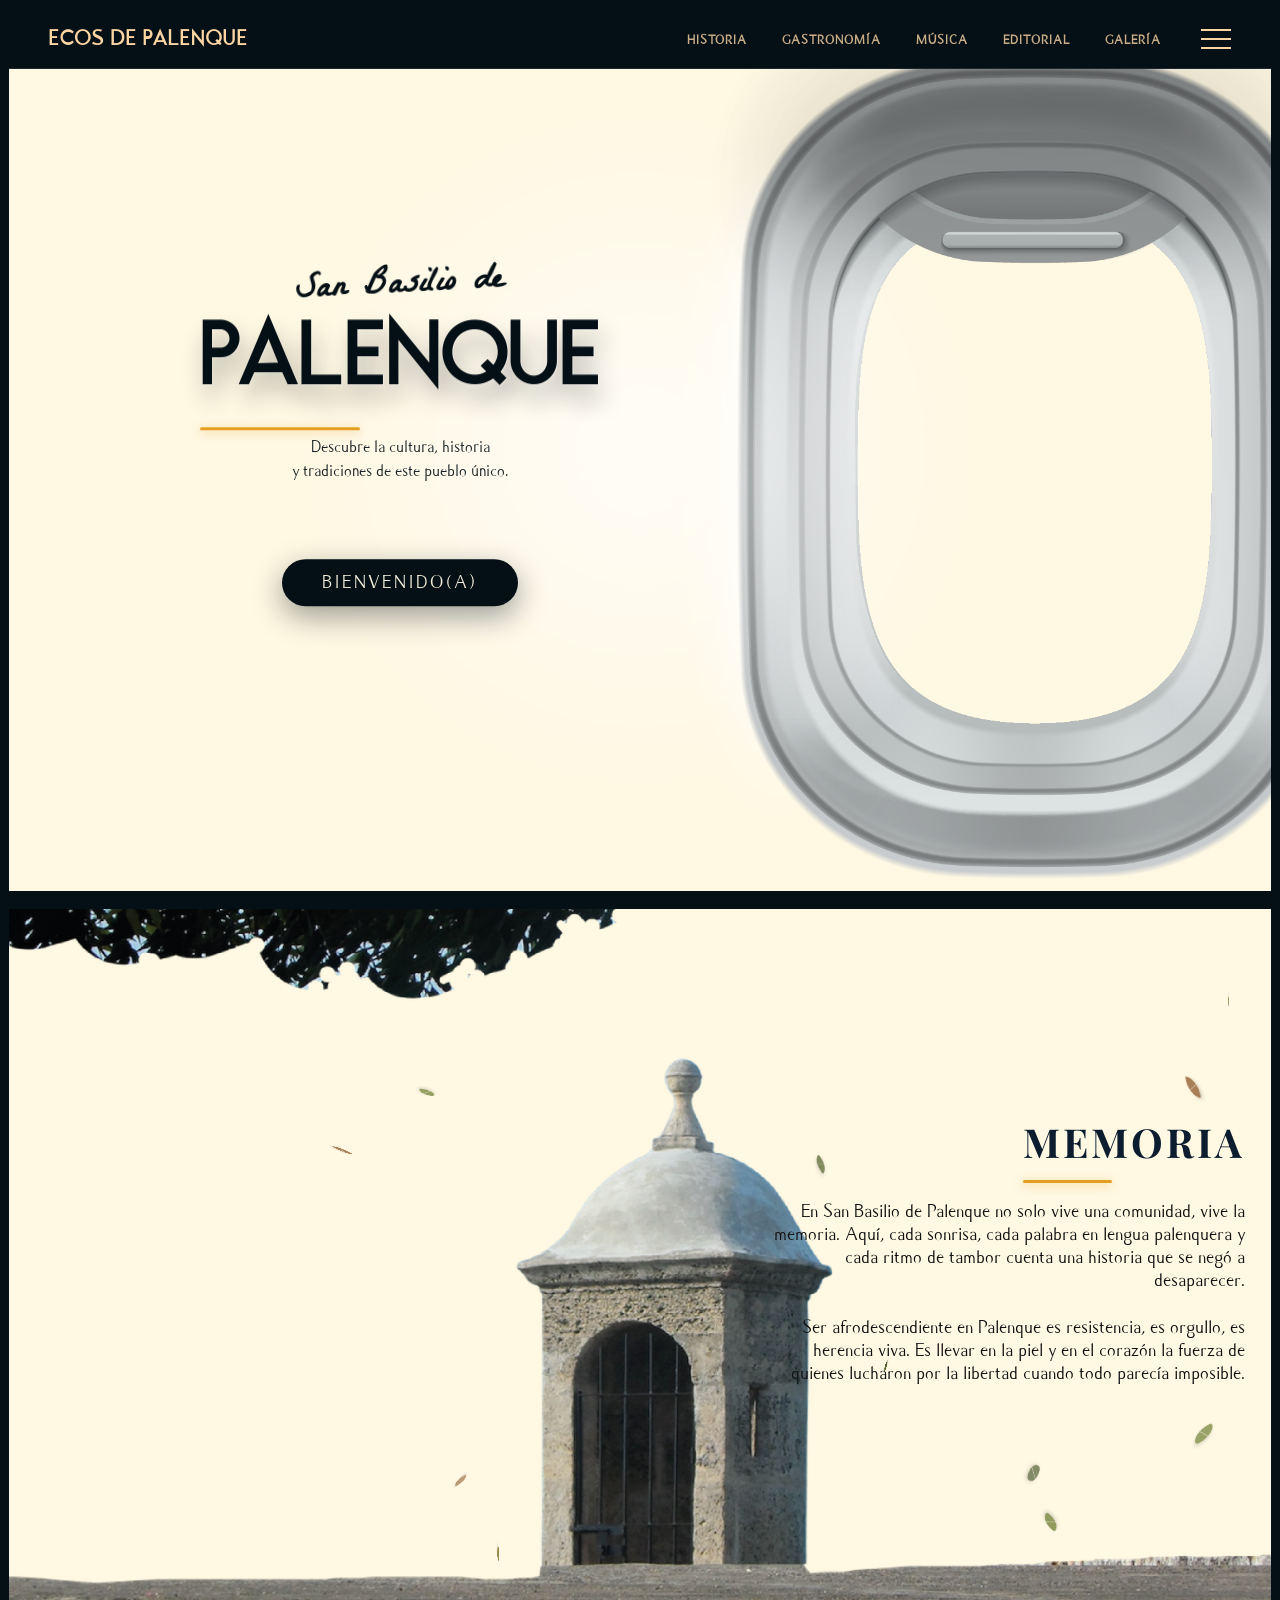
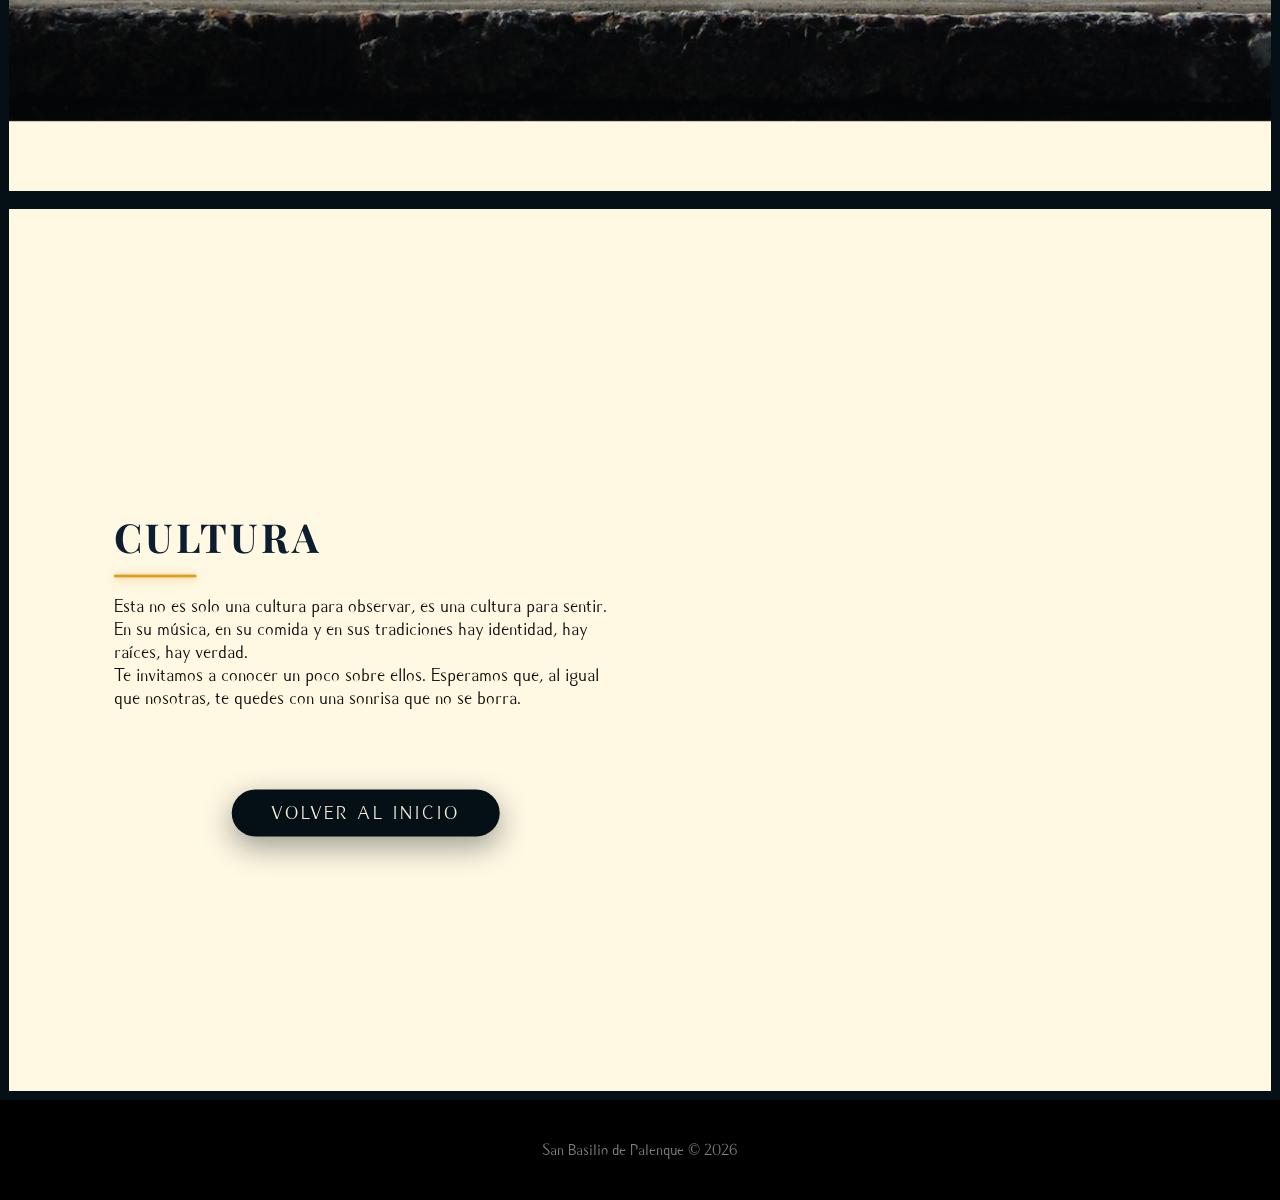
==== index.html @ d8a8a4ac "Renombrar 2.html a index.html para GitHub Pages" ====
﻿<!DOCTYPE html>
<html lang="es">

<head>
    <meta charset="UTF-8">
    <meta name="viewport" content="width=device-width, initial-scale=1.0">
    <title>San Basilio de Palenque – Portada</title>
    <link rel="stylesheet" href="styles.css?v=10">
</head>

<body>
    <!-- PANEL LATERAL (VENTANA AZUL) -->
    <div class="panel" id="panel">
        <nav>
            <ul>
                <li><a href="index.html">INICIO</a></li>
                <li><a href="explora.html">EXPLORAR</a></li>
                <li><a href="cartografia.html">CARTOGRAFÍA</a></li>
                <li><a href="actividades.html">ACTIVIDADES</a></li>
            </ul>
        </nav>
    </div>

    <!-- SECCIÓN 1: PORTADA (AVIÓN) -->
    <section id="hero-parallax" class="sec-parallax">
        <div class="parallax-container">
            <!-- Header con Logo Texto y Nav -->
            <header class="header-principal">
                <div class="header-brand">
                    <span class="ecos-palenque">ECOS DE PALENQUE</span>
                </div>
                <div class="header-right-side">
                    <nav class="nav-desktop">
                        <ul>
                            <li><a href="historia.html">HISTORIA</a></li>
                            <li><a href="gastronomia.html">GASTRONOMÍA</a></li>
                            <li><a href="musica.html">MÚSICA</a></li>
                            <li><a href="editorial.html">EDITORIAL</a></li>
                            <li><a href="galeria.html">GALERÍA</a></li>
                        </ul>
                    </nav>
                    <!-- BOTÓN HAMBURGUESA INTEGRADO -->
                    <div id="btnMenu" class="hamburguesa-header">
                        <span></span>
                        <span></span>
                        <span></span>
                    </div>
                </div>
            </header>

            <div class="layer layer-bg" data-speed="0">
                <img src="parallax/fondo%20azul.jpg" alt="Fondo Azul" class="hero-window-pos">
            </div>
            
            <div class="layer layer-fg hero-window-layer" data-speed="0">
                <img src="parallax/avion%20sin%20fondo2.png" alt="Ventana Avión" class="hero-window-pos"> 
                <div class="light-overlay"></div>
                <div class="hero-title-container">
                    <h2 class="san-basilio">San Basilio de</h2>
                    <h1 class="palenque">PALENQUE</h1>
                    <p class="hero-subtitle">Descubre la cultura, historia<br>y tradiciones de este pueblo único.</p>
                    <button id="btnBienvenida" class="btn-bienvenida">BIENVENIDO(A)</button>
                </div>
            </div>

        </div>
    </section>

    <!-- SECCIÓN 2: MEMORIA (ÁRBOL Y GARITA) -->
    <section id="memory-parallax" class="sec-parallax">
        <div class="parallax-container">
            <div class="layer layer-bg" data-speed="-0.3" style="background-image: url('parallax/fondo%20azul.jpg');"></div>
            <!-- Capa de Memoria Image parallax -->
            <div class="layer layer-fg" data-speed="0.15">
                <img src="parallax/3.png" alt="Overlay Memoria" class="memory-img-pos">
            </div>
            <!-- Capa de Texto Estática -->
            <div class="layer layer-fg" data-speed="0">
                <div class="content-text memory-text">
                    <h1 class="section-title animate-on-scroll">MEMORIA</h1>
                    <p>En San Basilio de Palenque no solo vive una comunidad, vive la memoria. Aquí, cada sonrisa, cada palabra en lengua palenquera y cada ritmo de tambor cuenta una historia que se negó a desaparecer.</p>
                    <p>Ser afrodescendiente en Palenque es resistencia, es orgullo, es herencia viva. Es llevar en la piel y en el corazón la fuerza de quienes lucharon por la libertad cuando todo parecía imposible.</p>
                </div>
            </div>
        </div>
    </section>

    <!-- SECCIÓN 3: CULTURA (IGLESIA) -->
    <section id="culture-parallax" class="sec-parallax">
        <div class="parallax-container">
            <div class="layer layer-bg" data-speed="-0.3" style="background-image: url('parallax/fondo%20azul.jpg');"></div>
            <!-- CAPA DE LA IGLESIA -->
            <div class="layer layer-fg" data-speed="1.2"> 
                <img src="parallax/4.png" alt="Church" class="img-full church-img-pos">
            </div>
            <!-- CAPA DE TEXTO -->
            <div class="layer layer-fg" data-speed="0">
                <div class="culture-text-pos">
                    <h1 class="section-title animate-on-scroll">CULTURA</h1>
                    <p>Esta no es solo una cultura para observar, es una cultura para sentir. En su música, en su comida y en sus tradiciones hay identidad, hay raíces, hay verdad.</p>
                    <p>Te invitamos a conocer un poco sobre ellos. Esperamos que, al igual que nosotras, te quedes con una sonrisa que no se borra.</p>
                    <div style="display: flex; justify-content: center; margin-top: 30px;">
                        <a href="index.html" class="btn-bienvenida" style="text-decoration: none; display: inline-block; opacity: 1; animation: none; letter-spacing: 3px;">VOLVER AL INICIO</a>
                    </div>
                </div>
            </div>
        </div>
    </section>

    <footer style="height: 100px; background: #000; display: flex; align-items: center; justify-content: center;">
        <p style="color: #fff; font-family: 'carmelle'; opacity: 0.5;">San Basilio de Palenque &copy; 2026</p>
    </footer>

    <script src="javascript.js"></script>
</body>

</html>
---- styles.css ----
@font-face {
    font-family: "belle";
    src: url("fonts/La Belle Aurore.ttf");
}

@font-face {
    font-family: "bixton";
    src: url("fonts/Brixton Book.ttf");
}

@font-face {
    font-family: "cardo";
    src: url("fonts/Cardo-Regular.ttf");
}

@font-face {
    font-family: "Playfair Display";
    src: url("fonts/PlayfairDisplay-VariableFont_wght.ttf");
}

@font-face {
    font-family: "carmelle";
    src: url("fonts/Caramella_Regular.ttf");
}

/* RESET & BASE */
* {
    margin: 0;
    padding: 0;
    box-sizing: border-box;
}

body {
    background: #fcd5a3;
    overflow-x: hidden;
    scroll-behavior: smooth;
    font-family: "cardo", serif;
}

/* HEADER & NAV - Estilo Minimalista */
/* HEADER & NAV - Estilo Minimalista */
.header-principal {
    position: absolute;
    top: 0;
    left: 0;
    width: 100%;
    height: 60px; /* Cabecera delgada */
    background: #051016; /* Color de la palet: Negro/Azul profundo */
    display: flex;
    justify-content: space-between;
    align-items: center;
    padding: 0 40px;
    z-index: 2500;
    pointer-events: auto;
    border-bottom: 1px solid rgba(255,255,255,0.1);
}

/* Modifier for subpages: sticky to keep nav visible */
.subpage-header {
    position: sticky !important;
    top: 0;
    box-shadow: 0 4px 20px rgba(0,0,0,0.3);
}

.ecos-palenque, .logo-link {
    font-family: 'bixton', sans-serif;
    font-size: 16pt;
    font-weight: bold;
    color: #fcd5a3 !important; /* Color de la paleta: Beige */
    letter-spacing: 2px;
    text-transform: uppercase;
    text-decoration: none;
}

.header-right-side {
    display: flex;
    align-items: center;
    gap: 40px;
}

.nav-desktop {
    pointer-events: auto;
}

.nav-desktop ul {
    display: flex;
    list-style: none;
    gap: 35px;
}

.nav-desktop ul li a {
    font-family: 'caramella', sans-serif;
    font-size: 10pt;
    color: #fcd5a3; /* Color beige de la paleta */
    text-decoration: none;
    text-transform: uppercase;
    letter-spacing: 1px;
    font-weight: 600;
    transition: 0.3s;
    position: relative;
    opacity: 0.8;
}

.nav-desktop ul li a:hover {
    opacity: 1;
}

.nav-desktop ul li a::after {
    content: '';
    position: absolute;
    bottom: -5px;
    left: 0;
    width: 0;
    height: 2px;
    background: #e59f20;
    transition: 0.3s;
}

.nav-desktop ul li a:hover::after {
    width: 100%;
}




/* HAMBURGUESA INTEGRADA EN EL HEADER */
.hamburguesa-header {
    width: 30px;
    height: 20px;
    display: flex;
    flex-direction: column;
    justify-content: space-between;
    cursor: pointer;
    z-index: 3001;
    transition: 0.3s;
}

.hamburguesa-header span {
    display: block;
    width: 100%;
    height: 2px;
    background: #fcd5a3;
    transition: 0.3s;
}

.hamburguesa-header.active span:nth-child(1) {
    transform: translateY(9px) rotate(45deg);
}

.hamburguesa-header.active span:nth-child(2) {
    opacity: 0;
}

.hamburguesa-header.active span:nth-child(3) {
    transform: translateY(-9px) rotate(-45deg);
}

/* PANEL LATERAL (Ajustado a la nueva altura) */
.panel {
    position: fixed;
    top: 70px; /* Justo debajo de la cabecera */
    right: -300px;
    width: 260px;
    height: auto;
    background: rgba(5, 16, 22, 0.95);
    backdrop-filter: blur(10px);
    border-radius: 20px;
    padding: 30px 20px;
    display: flex;
    flex-direction: column;
    align-items: center;
    z-index: 3000;
    transition: 0.6s cubic-bezier(0.23, 1, 0.32, 1);
    box-shadow: 0 10px 30px rgba(0,0,0,0.5);
    border: 1px solid rgba(255,255,255,0.1);
}

.panel.active {
    right: 20px;
}

.nav-panel ul {
    list-style: none;
    text-align: right;
    display: flex;
    flex-direction: column;
    gap: 15px;
}

.panel nav ul {
    list-style: none;
    text-align: center;
    display: flex;
    flex-direction: column;
    gap: 25px;
    padding: 0;
    margin-top: 20px;
}

.panel nav ul li a {
    text-decoration: none;
    color: #fcd5a3; 
    font-family: 'caramella', sans-serif; /* Secciones en Caramella */
    font-size: 13pt; /* Tamaño solicitado */
    letter-spacing: 2px;
    text-transform: uppercase;
    transition: 0.3s;
}

.panel nav ul li a:hover {
    color: #fff;
}

/* SECCIONES PARALLAX CON MARCO DE 15PT AZUL OSCURO */
.sec-parallax {
    position: relative;
    width: 100%;
    height: 100vh;
    overflow: hidden;
    background-color: #051016; /* Azul oscuro solicitado (#051016) */
    display: flex;
    justify-content: center;
    align-items: center;
}

/* El "marco" se crea con un contenedor interno o padding */
.parallax-container {
    position: relative;
    width: calc(100% - 14pt); /* 7pt de cada lado para un margen más delgado */
    height: calc(100vh - 14pt); /* 7pt arriba y abajo */
    overflow: hidden;
    background: #fff8e3; /* Restaurado beige original */
}

#hero-parallax .parallax-container {
    background-image: url('parallax/fondo azul.jpg');
    background-size: cover;
    background-position: center;
}

#hero-parallax .layer {
    width: 100%; 
    height: 100%;
}

.layer {
    position: absolute;
    top: 0;
    left: 0;
    width: 100%;
    height: 100%;
    will-change: transform;
}

#hero-parallax .layer {
    width: 100%;
    height: 100%;
}

.layer-bg {
    z-index: 5;
    width: 100% !important;
    height: 120% !important; /* Extra height to prevent white gaps during scroll */
    left: 0 !important;
    top: -10% !important; /* Anchor higher to compensate for extra height */
    position: absolute;
    background-size: cover;
    background-position: center;
    will-change: transform;
}

#hero-parallax .layer-bg {
    z-index: 10;
}

.layer-fg {
    z-index: 20;
    display: flex;
    justify-content: center;
    align-items: center;
    width: 100%;
    height: 100%;
}

/* ANIMACIONES DE ENTRADA AL SCROLL */
.animate-text {
    opacity: 0;
    filter: blur(8px);
    transition: opacity 1.5s ease-out, filter 1.5s ease-out;
    will-change: opacity, filter;
}

.animate-text.visible {
    opacity: 1;
    filter: blur(0px);
}

.img-full {
    width: 80%; /* Reducido para que no ocupen todo el contenedor */
    height: 80%;
    object-fit: contain; /* Para que la forma se mantenga proporcional y queden más pequeñas */
}

/* POSICIONAMIENTO DE TEXTO EN HERO (74pt, 78pt) */
.hero-title-container {
    position: absolute;
    z-index: 1000; 
    top: 48%; /* Subido un poco por el header nuevo */
    left: 31%; 
    transform: translate(-50%, -50%);
    display: flex;
    flex-direction: column;
    align-items: center; 
    text-align: center; 
    pointer-events: none;
    animation: floatingTextCenter 5s ease-in-out infinite;
}

.hero-subtitle {
    font-family: 'caramella', sans-serif;
    font-size: 13pt;
    color: #051016;
    margin-top: 15px;
    margin-bottom: 25px;
    line-height: 1.4;
    opacity: 0.9;
    font-weight: 500;
}

.section-title {
    font-family: 'Playfair Display', serif;
    font-size: 40pt;
    color: #051016;
    letter-spacing: 3px;
    text-transform: uppercase;
    margin-bottom: 30px;
    position: relative;
    display: inline-block;
    opacity: 0;
    transform: translateY(20px);
    transition: opacity 1s ease, transform 1s ease;
}

.section-title.visible {
    opacity: 1;
    transform: translateY(0);
}

.section-title::after {
    content: '';
    position: absolute;
    bottom: -15px;
    left: 0;
    width: 0%;
    height: 3px;
    background: #e59f20; 
    border-radius: 2px;
    opacity: 0;
    box-shadow: 0 2px 10px rgba(229, 159, 32, 0.5);
    transition: width 1.2s cubic-bezier(0.16, 1, 0.3, 1), opacity 0.5s ease;
    transition-delay: 0.5s;
}

.section-title.visible::after {
    width: 40%;
    opacity: 1;
}

/* Variante clara para fondos oscuros */
.section-title.light {
    color: #ffffff;
}


.san-basilio {
    font-family: 'belle', cursive;
    font-size: 26pt; 
    color: #051016; 
    transform: rotate(-3deg);
    margin-bottom: -25px; 
    opacity: 0;
    animation: sanBasilioFadeIn 1.5s cubic-bezier(0.16, 1, 0.3, 1) 0.5s forwards;
    z-index: 2;
}

.palenque {
    font-family: 'bixton', sans-serif;
    font-size: 65pt; 
    color: #051016; 
    letter-spacing: 5px;
    text-transform: uppercase;
    margin-top: 5px;
    position: relative;
    z-index: 1;
    opacity: 0;
    animation: palenqueReveal 2s cubic-bezier(0.16, 1, 0.3, 1) 0.2s forwards;
}

.palenque::after {
    content: '';
    position: absolute;
    bottom: -10px;
    left: 0;
    width: 0%;
    height: 3px;
    background: #e59f20; 
    border-radius: 2px;
    opacity: 0;
    animation: lineDraw 1.2s cubic-bezier(0.16, 1, 0.3, 1) 1.8s forwards;
    box-shadow: 0 2px 10px rgba(229, 159, 32, 0.5);
}

@keyframes sanBasilioFadeIn {
    0% { opacity: 0; transform: rotate(-8deg) translateY(-30px); }
    100% { opacity: 1; transform: rotate(-3deg) translateY(0); }
}

@keyframes palenqueReveal {
    0% {
        opacity: 0;
        filter: blur(10px);
        letter-spacing: 30px;
        color: transparent;
        -webkit-text-stroke: 1px rgba(5, 16, 22, 0.3);
    }
    40% {
        opacity: 1;
        filter: blur(0px);
        color: transparent;
        -webkit-text-stroke: 2px rgba(5, 16, 22, 0.8);
    }
    100% {
        opacity: 1;
        filter: blur(0px);
        letter-spacing: 4px;
        color: #051016; 
        -webkit-text-stroke: 0px transparent;
        text-shadow: 
            1px 1px 0px rgba(255, 255, 255, 0.3),
            5px 15px 25px rgba(5, 16, 22, 0.3);
    }
}

@keyframes lineDraw {
    0% { width: 0%; opacity: 0; }
    100% { width: 40%; opacity: 1; }
}

@keyframes floatingTextLeft {
    0%, 100% { transform: translateY(-50%); }
    50% { transform: translateY(-53%); }
}

/* POSICIONAMIENTO VENTANA AVIÓN */
.hero-window-layer {
    z-index: 50;
}

.hero-window-pos {
    width: 100%;
    height: 100%;
    object-fit: cover; 
    position: absolute;
    top: 0;
    left: 0;
    pointer-events: none;
}

/* BOTÓN BIENVENIDA CENTRADO PRO */
.btn-bienvenida {
    margin-top: 50px;
    background: #051016;
    color: #f1ebd8;
    border: none;
    padding: 12px 40px;
    font-family: 'caramella', sans-serif;
    font-size: 14pt;
    letter-spacing: 12px;
    cursor: pointer;
    border-radius: 50px;
    transition: transform 0.5s, background 0.5s, box-shadow 0.5s;
    pointer-events: auto;
    box-shadow: 0 10px 30px rgba(5, 16, 22, 0.4);
    z-index: 2000;
    opacity: 0;
    animation: btnSlideUp 1s cubic-bezier(0.16, 1, 0.3, 1) 2.2s forwards;
}

@keyframes btnSlideUp {
    0% { opacity: 0; letter-spacing: 12px; }
    100% { opacity: 1; letter-spacing: 3px; }
}

.btn-bienvenida:hover {
    transform: scale(1.1);
    background: #e59f20;
    box-shadow: 0 15px 40px rgba(229, 159, 32, 0.5);
}

/* EFECTO DE LUZ CINEMÁTICA EN VENTANA (Sigue Cursor) */
.light-overlay {
    position: absolute;
    width: 100%;
    height: 100%;
    background: radial-gradient(circle at var(--mouseX, 50%) var(--mouseY, 50%), rgba(255,255,255,0.7) 0%, rgba(255,255,255,0) 45%);
    top: 0;
    left: 0;
    pointer-events: none;
    z-index: 60;
    mix-blend-mode: overlay;
    transition: background 0.1s ease;
}

/* AJUSTE IGLESIA - DESCENSO */
.church-img-pos {
    width: 39.89% !important; 
    height: 96.85% !important; 
    left: 53% !important; 
    top: 56.86% !important; /* Posición original para que encaje al centrarse */
    object-fit: contain;
    position: absolute;
    z-index: 80; 
}

#hero-parallax .layer-bg {
    background-image: url('parallax/fondo azul.jpg');
    background-size: cover;
    background-position: center;
    width: 100% !important;
    height: 100% !important;
    left: 50% !important;
    top: 50% !important;
    transform: translate(-50%, -50%);
    z-index: 10;
}

#hero-parallax .layer-bg {
    z-index: 10;
}

/* POSICIONAMIENTO VENTANA AVIÓN - Borde con borde con el fondo */
.hero-window-pos {
    width: 115% !important; /* Aumentado masivamente para evitar cortes */
    height: 115% !important;
    left: 50% !important; 
    top: 50% !important;
    transform: translate(-50%, -50%) !important;
    object-fit: cover; 
    position: absolute;
}

/* CATEGORÍAS CIRCULARES (FOOTER PORTADA) */
.categories-container {
    position: absolute;
    bottom: 40px;
    left: 0;
    width: 100%;
    display: flex;
    justify-content: center;
    gap: 40px;
    z-index: 1500;
    pointer-events: auto;
}

.category-card {
    display: flex;
    flex-direction: column;
    align-items: center;
    text-decoration: none;
    transition: 0.4s cubic-bezier(0.175, 0.885, 0.32, 1.275);
}

.card-circle {
    width: 130px;
    height: 130px;
    border-radius: 50%;
    overflow: hidden;
    border: 3px solid #fdfaf3;
    box-shadow: 0 10px 25px rgba(0,0,0,0.3);
    margin-bottom: 15px;
    transition: 0.4s;
    background: #051016;
}

.card-circle img {
    width: 100%;
    height: 100%;
    object-fit: cover;
    transition: 0.5s;
}

.category-card span {
    font-family: 'caramella', sans-serif;
    font-size: 11pt;
    color: #051016;
    font-weight: 600;
    letter-spacing: 1px;
    text-shadow: 1px 1px 10px rgba(255,255,255,0.8);
}

.category-card:hover {
    transform: translateY(-10px);
}

.category-card:hover .card-circle {
    border-color: #e59f20;
    box-shadow: 0 15px 35px rgba(229, 159, 32, 0.4);
}

.category-card:hover .card-circle img {
    transform: scale(1.15);
}

/* POSICIONAMIENTO MEMORIA (ÁRBOL Y GARITA) */
.memory-img-pos {
    width: 115% !important; 
    height: 115% !important; 
    left: 50% !important; 
    top: 50% !important; 
    transform: translate(-50%, -50%) !important;
    object-fit: cover !important; 
    position: absolute;
}

/* POSICIONAMIENTO TEXTO MEMORIA (Alineado derecha según referencia) */
.memory-text {
    position: absolute;
    right: 2% !important;
    top: 40% !important;
    left: auto !important;
    transform: translateY(-50%) !important;
    width: 38%;
    text-align: right;
    font-family: 'cardo', serif;
    font-size: 14pt;
    color: #111;
    line-height: normal;
    animation: complementaryFloat 6s ease-in-out infinite alternate;
}

.memory-text p {
    margin-bottom: 1.5rem;
}

@keyframes complementaryFloat {
    0% { margin-top: 0px; }
    100% { margin-top: -15px; }
}

/* POSICIONAMIENTO IGLESIA (Restaurado a tu posición preferida) */
.church-img-pos {
    width: 39.89% !important; 
    height: 96.85% !important; 
    left: 53% !important; 
    top: 20% !important;  /* Subido todavía más según pedido del usuario */
    object-fit: contain;
    position: absolute;
    z-index: 80; 
}

/* POSICIONAMIENTO TEXTO CULTURA ANTERIOR */
.culture-text-pos {
    position: absolute;
    left: 28.30%; 
    top: 52.68%; 
    width: 40%; 
    text-align: left;
    font-family: 'cardo', serif;
    font-size: 14pt;
    color: #111;
    line-height: normal;
    transform: translate(-50%, -50%); 
    animation: complementaryFloat 6s ease-in-out infinite alternate;
}


/* RESPONSIVE */
@media (max-width: 1024px) {
    .nav-desktop { display: none; }
    .content-text {
        max-width: 80%;
        right: 10% !important;
        left: 10% !important;
        text-align: center !important;
        top: 50% !important;
        transform: translateY(-50%);
        background: rgba(255,255,255,0.8);
        padding: 20px;
        border-radius: 10px;
    }
}


/* RESPONSIVE */
@media (max-width: 1024px) {
    .titulo {
        font-size: 7rem;
    }

    .subtitulo {
        font-size: 3rem;
    }

    .nav-desktop {
        display: none;
    }

    .final-text h2 {
        font-size: 5rem;
    }
}

/* =============================================
   FIN PORTADA – resto de estilos del sitio
   ============================================= */

@font-face {
    font-family: 'Remola';
    src: url('fonts/Remola-Regular.ttf') format('truetype');
    font-weight: normal;
    font-style: normal;
}

@font-face {
    font-family: 'caramella';
    src: url('fonts/Caramella_Regular.ttf') format('truetype');
    font-weight: normal;
    font-style: normal;
}

* {
    margin: 0;
    padding: 0;
    box-sizing: border-box;
    font-family: 'Caramella', sans-serif;
}

body {
    font-family: 'Caramella', sans-serif;
    color: #1d1d1f;
    line-height: 1.5;
    background-color: #fbfbfd;
    overflow-x: hidden;
}

h1,
h2,
h3,
h4,
h5,
h6 {
    font-family: 'Le Jour Serif', serif;
}

.header {
    position: absolute;
    top: 0;
    width: 100%;
    padding: 2rem 5%;
    z-index: 10;
}

.nav {
    display: flex;
    justify-content: flex-end;
    align-items: center;
    gap: 2rem;
}

.nav-links {
    list-style: none;
    display: flex;
    gap: 2rem;
}

.nav-links a {
    text-decoration: none;
    color: white;
    font-size: 0.9rem;
    text-transform: uppercase;
    letter-spacing: 1px;
}

.nav-links a.active {
    font-weight: 600;
}

.btn-explora {
    background-color: #e59f20;
    color: #0b1d2e;
    padding: 0.5rem 1.5rem;
    border-radius: 20px;
    text-decoration: none;
    font-weight: 600;
    text-transform: uppercase;
    font-size: 0.9rem;
}

.hero {
    height: 100vh;
    min-height: 700px;
    background: linear-gradient(to bottom, #f39c12, #f7c873);
    position: relative;
    display: flex;
    flex-direction: column;
    justify-content: center;
    padding: 0 5%;
    overflow: hidden;
}

.hero::after {
    content: "";
    position: absolute;
    bottom: 0;
    left: 0;
    width: 100%;
    height: 150px;
    background: linear-gradient(to top, rgba(0, 0, 0, 0.4), transparent);
    z-index: 2;
    pointer-events: none;
}

/* SISTEMA PARALLAX POR CAPAS */
.plx-layer {
    position: absolute;
    will-change: transform;
}

.fondo {
    width: 100%;
    height: 100%;
    object-fit: cover;
    z-index: 1;
    top: 0;
    left: 0;
}

.nube {
    z-index: 2;
    width: 200px;
    opacity: 1;
}

.n1 {
    top: 20%;
    left: 20%;
}

.n2 {
    top: 30%;
    left: 50%;
}

.n3 {
    top: 40%;
    left: 70%;
}

.n4 {
    top: 25%;
    left: 80%;
}

.persona {
    z-index: 3;
    bottom: 0;
    filter: drop-shadow(0 15px 20px rgba(0, 0, 0, 0.4));
}

.p1 {
    left: 5%;
    width: 260px;
}

.p2 {
    left: 25%;
    width: 320px;
}

.p3 {
    right: 25%;
    width: 300px;
}

.p4 {
    right: 5%;
    width: 260px;
}

.hero-content {
    max-width: 600px;
    margin-bottom: 6rem;
    position: relative;
    z-index: 10;
    will-change: transform, opacity;
}

.hero-content h2 {
    font-family: 'Playfair Display', serif;
    font-style: italic;
    color: #fff;
    font-size: 3rem;
    margin-bottom: -1rem;
    font-weight: 400;
}

.hero-content h1 {
    font-family: 'Playfair Display', serif;
    font-size: 5.5rem;
    font-weight: 700;
    margin-bottom: 0.5rem;
    color: #fff;
    letter-spacing: 2px;
}

.hero-content p {
    font-size: 1.2rem;
    letter-spacing: 2px;
    margin-bottom: 2.5rem;
    color: rgba(255, 255, 255, 0.9);
}

.hero-buttons {
    display: flex;
    gap: 1.5rem;
}


.btn-secondary {
    background-color: #e59f20;
    color: #0b1d2e;
    padding: 0.8rem 2rem;
    border-radius: 30px;
    text-decoration: none;
    font-weight: 600;
    transition: transform 0.3s;
}

.btn-primary:hover {
    transform: translateY(-3px);
}

.btn-secondary:hover {
    background-color: white;
    color: #0b1d2e;
}

.categories-container {
    position: absolute;
    bottom: -50px;
    left: 5%;
    right: 5%;
    display: flex;
    justify-content: center;
    gap: 2rem;
    flex-wrap: wrap;
    background: white;
    padding: 2rem;
    border-radius: 20px;
    box-shadow: 0 20px 40px rgba(0, 0, 0, 0.3);
    z-index: 20;
}

.category-card {
    display: flex;
    flex-direction: column;
    align-items: center;
    justify-content: center;
    text-decoration: none;
    color: #555;
    width: 100px;
    transition: transform 0.3s, color 0.3s;
}

.category-card:hover {
    transform: translateY(-5px);
    color: #e59f20;
}

.icon {
    font-size: 2.5rem;
    margin-bottom: 0.8rem;
}

.category-card span {
    font-size: 0.9rem;
    font-weight: 600;
    text-align: center;
    line-height: 1.2;
}

/* Category Pages Base Style */
.page-header {
    background-color: #0b1d2e;
    padding: 2rem 5%;
    display: flex;
    justify-content: space-between;
    align-items: center;
}

.logo-link {
    color: #e59f20;
    font-family: 'Playfair Display', serif;
    font-size: 1.5rem;
    text-decoration: none;
    font-weight: bold;
    display: flex;
    align-items: center;
}

.header-logo {
    height: 50px;
    width: auto;
    object-fit: contain;
}

.page-container {
    padding: 5rem 10%;
    min-height: calc(100vh - 80px);
    background-color: #f8f9fa;
    color: #333;
}

.page-container h1 {
    font-family: 'Playfair Display', serif;
    color: #0b1d2e;
    margin-bottom: 1.5rem;
    font-size: 3.5rem;
}

.page-container p {
    font-size: 1.1rem;
    line-height: 1.8;
    color: #555;
    max-width: 800px;
}

.back-link {
    display: inline-block;
    margin-top: 3rem;
    color: #e59f20;
    text-decoration: none;
    font-weight: 600;
    border: 2px solid #e59f20;
    padding: 0.5rem 1.5rem;
    border-radius: 20px;
    transition: all 0.3s;
}

.back-link:hover {
    background-color: #e59f20;
    color: white;
}

/* --- ESTILO VISION-OS (APPLE VISION PRO) PARA LA GALERÍA --- */
.editorial-page-v4 {
    display: flex;
    flex-direction: column;
    align-items: center;
    background-color: #f5f5f7;
    /* Gris Apple muy claro */
    min-height: 100vh;
    padding: 6rem 2rem;
    /* Reducido un poco */
    gap: 80px;
    /* Antes 120px, ahora más compacto */
}

.typewriter-v3 {
    font-family: 'Playfair Display', serif;
    font-size: 5rem;
    color: #1d1d1f;
    margin-bottom: 1rem;
    /* Reducido */
}

.intro-text-v5 {
    max-width: 800px;
    font-size: 1.4rem;
    color: #6e6e73;
    text-align: center;
    line-height: 1.6;
    margin: 0 auto 4rem auto;
}

/* Publicaciones Original Style Refined */
.digital-publications-v3 {
    width: 100%;
    max-width: 1100px;
}

.section-title-v3 {
    font-size: 2.5rem;
    color: #1d1d1f;
    margin-bottom: 3rem;
    text-align: left;
}

.flipbook-card-v3 {
    display: flex;
    background: #fff;
    border-radius: 30px;
    overflow: hidden;
    box-shadow: 0 20px 60px rgba(0, 0, 0, 0.05);
    border: 1px solid rgba(0, 0, 0, 0.03);
}

.flipbook-preview-v3 {
    flex: 0.8;
    height: 450px;
}

.preview-img-v3 {
    width: 100%;
    height: 100%;
    object-fit: cover;
}

.flipbook-content-v3 {
    flex: 1.2;
    padding: 4rem;
    display: flex;
    flex-direction: column;
    justify-content: center;
    gap: 1.5rem;
}

.category-tag {
    color: #e59f20;
    font-weight: 700;
    text-transform: uppercase;
    letter-spacing: 2px;
    font-size: 0.9rem;
}

.btn-read-v3 {
    background: #0071e3;
    /* Azul Apple */
    color: #fff;
    padding: 1rem 2.5rem;
    border-radius: 50px;
    font-weight: 600;
    width: fit-content;
    transition: all 0.3s;
}

.btn-read-v3:hover {
    background: #0077ed;
    transform: scale(1.02);
}

/* --- ANIMACIONES ADICIONALES PARA EL FLIPBOOK --- */
.flipbook-card-v3 {
    transition: all 0.5s cubic-bezier(0.23, 1, 0.32, 1);
    transform-style: preserve-3d;
}

.flipbook-card-v3:hover {
    transform: translateY(-15px) rotateX(2deg) rotateY(-2deg);
    box-shadow: 0 40px 80px rgba(0, 0, 0, 0.1);
}

.preview-img-v3 {
    transition: transform 0.8s cubic-bezier(0.23, 1, 0.32, 1);
}

.flipbook-card-v3:hover .preview-img-v3 {
    transform: scale(1.05) translateZ(20px);
}

/* Animación de flotado suave para la portada */
@keyframes floatPreview {

    0%,
    100% {
        transform: translateY(0);
    }

    50% {
        transform: translateY(-10px);
    }
}

.preview-img-v3 {
    animation: floatPreview 6s ease-in-out infinite;
}

/* Efecto de brillo (shimmer) al pasar el mouse */
.flipbook-card-v3::after {
    content: '';
    position: absolute;
    top: -50%;
    left: -50%;
    width: 200%;
    height: 200%;
    background: linear-gradient(45deg,
            transparent,
            rgba(255, 255, 255, 0.1),
            transparent);
    transform: rotate(45deg);
    transition: 0.8s;
    pointer-events: none;
    opacity: 0;
}

.flipbook-card-v3:hover::after {
    left: 100%;
    opacity: 1;
}

/* Escalonamiento de elementos internos al aparecer con scroll */
.flipbook-card-v3.visible .category-tag {
    animation: fadeInRight 0.8s 0.2s both;
}

.flipbook-card-v3.visible h3 {
    animation: fadeInRight 0.8s 0.4s both;
}

.flipbook-card-v3.visible p {
    animation: fadeInRight 0.8s 0.6s both;
}

.flipbook-card-v3.visible .btn-read-v3 {
    animation: fadeInRight 0.8s 0.8s both;
}

@keyframes fadeInRight {
    from {
        opacity: 0;
        transform: translateX(30px);
    }

    to {
        opacity: 1;
        transform: translateX(0);
    }
}

/* ==================================================
   VISION-OS 3D GALLERY
   ================================================== */
.visionos-gallery-section {
    width: 100%;
    padding: 8rem 0;
    overflow: hidden;
    display: flex;
    flex-direction: column;
    align-items: center;
    background: transparent;
}

.section-title-vision {
    font-family: 'Playfair Display', serif;
    font-size: 3rem;
    color: #1d1d1f;
    margin-bottom: 3rem;
    text-align: center;
}

.visionos-carousel-container {
    position: relative;
    width: 100%;
    max-width: 1600px;
    height: 650px;
    perspective: 1200px;
    display: flex;
    justify-content: center;
    align-items: center;
}

.visionos-track {
    position: relative;
    width: 100%;
    height: 100%;
    transform-style: preserve-3d;
    display: flex;
    justify-content: center;
    align-items: center;
}

.visionos-card {
    position: absolute;
    width: 500px;
    height: 600px;
    border-radius: 35px;
    overflow: hidden;
    transition: all 0.9s cubic-bezier(0.2, 0.8, 0.2, 1);
    box-shadow: 0 40px 80px rgba(0, 0, 0, 0.2);
    cursor: pointer;
    /* hide off-screen to avoid performance issues */
    opacity: 0;
    pointer-events: none;
    background: #000;
}

/* Mejora de la calidad de imágenes integrando filtros */
.visionos-card img {
    width: 100%;
    height: 100%;
    object-fit: cover;
    filter: contrast(1.05) saturate(1.1) brightness(0.9);
    transition: filter 0.5s ease;
}

.visionos-card.active img {
    filter: contrast(1.15) saturate(1.2) brightness(1.05);
    /* Quality pop clearly in front */
}

/* Glassmorphic Overlay mirroring the requested UI */
.glass-overlay {
    position: absolute;
    bottom: 0;
    left: 0;
    width: 100%;
    background: rgba(40, 40, 40, 0.45);
    backdrop-filter: blur(25px);
    -webkit-backdrop-filter: blur(25px);
    border-top: 1px solid rgba(255, 255, 255, 0.15);
    padding: 2.5rem 2rem;
    color: #fff;
    opacity: 0;
    transform: translateY(20px);
    transition: all 0.6s cubic-bezier(0.2, 0.8, 0.2, 1) 0.1s;
}

.visionos-card.active .glass-overlay {
    opacity: 1;
    transform: translateY(0);
}

.glass-overlay-top {
    display: flex;
    justify-content: space-between;
    align-items: center;
    margin-bottom: 1.5rem;
}

.glass-overlay-top h3 {
    font-family: 'Inter', sans-serif;
    font-size: 1.8rem;
    font-weight: 500;
    color: #fff;
    margin: 0;
}

.glass-date {
    font-size: 0.85rem;
    font-weight: 600;
    color: rgba(255, 255, 255, 0.7);
    text-transform: uppercase;
    letter-spacing: 1px;
}

.glass-quote {
    font-size: 1.2rem;
    font-family: 'Playfair Display', serif;
    font-style: italic;
    line-height: 1.4;
    margin-bottom: 1.5rem;
    color: rgba(255, 255, 255, 0.95);
}

.glass-bottom-text {
    font-size: 0.85rem;
    color: rgba(255, 255, 255, 0.6);
    line-height: 1.6;
}

/* Base Bottom Controls (Pill) */
.visionos-controls {
    position: absolute;
    bottom: -60px;
    display: flex;
    align-items: center;
    gap: 1.5rem;
    background: rgba(255, 255, 255, 0.7);
    backdrop-filter: blur(20px);
    -webkit-backdrop-filter: blur(20px);
    border: 1px solid rgba(255, 255, 255, 0.8);
    padding: 0.8rem 1.5rem;
    border-radius: 50px;
    box-shadow: 0 10px 40px rgba(0, 0, 0, 0.1);
    z-index: 200;
}

.glass-btn {
    background: rgba(255, 255, 255, 0.4);
    border: none;
    width: 45px;
    height: 45px;
    border-radius: 50%;
    display: flex;
    align-items: center;
    justify-content: center;
    color: #1d1d1f;
    cursor: pointer;
    transition: all 0.3s ease;
    box-shadow: 0 2px 10px rgba(0, 0, 0, 0.05);
}

.glass-btn:hover {
    background: #fff;
    transform: scale(1.1);
    box-shadow: 0 5px 15px rgba(0, 0, 0, 0.15);
}

.control-indicator {
    display: flex;
    align-items: center;
    gap: 1rem;
    padding: 0 1rem;
}

.control-indicator img {
    width: 40px;
    height: 40px;
    border-radius: 50%;
    object-fit: cover;
    box-shadow: 0 2px 10px rgba(0, 0, 0, 0.2);
}

.indicator-text {
    display: flex;
    flex-direction: column;
}

.indicator-text span:first-child {
    font-weight: 600;
    font-size: 0.95rem;
    color: #1d1d1f;
}

.indicator-text span:last-child {
    font-size: 0.75rem;
    color: #6e6e73;
}

/* Responsiveness */
@media (max-width: 1024px) {
    .visionos-card {
        width: 350px;
        height: 500px;
    }

    .visionos-carousel-container {
        height: 500px;
    }
}

@media (max-width: 768px) {
    .visionos-card {
        width: 280px;
        height: 420px;
    }

    .visionos-carousel-container {
        height: 420px;
    }
}

/* ==================================================
   EDITORIAL V4 - SYMMETRICAL STRUCTURE
   ================================================== */
.editorial-grid-v4 {
    display: grid;
    grid-template-columns: 1fr 1fr;
    gap: 3rem;
    max-width: 1400px;
    margin: 4rem auto;
    width: 100%;
}

.premium-card-v4 {
    background: #fff;
    border-radius: 30px;
    overflow: hidden;
    box-shadow: 0 20px 60px rgba(0, 0, 0, 0.05);
    border: 1px solid rgba(0, 0, 0, 0.03);
    height: 100%;
    display: flex;
    flex-direction: column;
    transition: all 0.5s cubic-bezier(0.23, 1, 0.32, 1);
}

.premium-card-v4:hover {
    transform: translateY(-10px);
    box-shadow: 0 30px 80px rgba(0, 0, 0, 0.1);
}

.card-preview-v4 {
    height: 300px;
    overflow: hidden;
    position: relative;
}

.card-preview-v4 img {
    width: 100%;
    height: 100%;
    object-fit: cover;
    transition: transform 0.8s ease;
}

.premium-card-v4:hover .card-preview-v4 img {
    transform: scale(1.1);
}

.card-body-v4 {
    padding: 3rem;
    flex-grow: 1;
    display: flex;
    flex-direction: column;
    gap: 1.5rem;
}

.badge-v4 {
    background: rgba(0, 113, 227, 0.1);
    color: #0071e3;
    padding: 0.5rem 1rem;
    border-radius: 50px;
    font-size: 0.85rem;
    font-weight: 600;
    width: fit-content;
}

.card-body-v4 h3 {
    font-family: 'Playfair Display', serif;
    font-size: 2.2rem;
    color: #1d1d1f;
}

.card-body-v4 p {
    color: #666;
    line-height: 1.6;
    font-size: 1.05rem;
}

/* Forms & Buttons V4 */
.form-row-v4 {
    display: grid;
    grid-template-columns: 1fr 1fr;
    gap: 1.5rem;
}

.field-v4 {
    display: flex;
    flex-direction: column;
    gap: 0.5rem;
}

.field-v4 label {
    font-weight: 600;
    font-size: 0.85rem;
    color: #1d1d1f;
}

.field-v4 input,
.field-v4 select {
    padding: 0.8rem 1rem;
    border-radius: 12px;
    border: 1px solid #e5e5e7;
    background: #fbfbfd;
    font-size: 1rem;
    transition: all 0.3s;
}

.btn-action-v4,
.btn-whatsapp-v4 {
    display: inline-block;
    padding: 1rem 2rem;
    border-radius: 50px;
    text-align: center;
    font-weight: 700;
    text-decoration: none;
    cursor: pointer;
    transition: all 0.3s;
    border: none;
}

.btn-action-v4 {
    background: #0071e3;
    color: #fff;
    margin-top: auto;
}

.btn-whatsapp-v4 {
    background: #25d366;
    color: #fff;
    width: 100%;
    margin-top: 1rem;
    animation: btnPulse 2s infinite;
}

.back-link-v3 {
    display: block;
    text-align: center;
    margin-top: 4rem;
    color: #0071e3;
    font-weight: 600;
    text-decoration: none;
}

@media (max-width: 1024px) {
    .editorial-grid-v4 {
        grid-template-columns: 1fr;
        padding: 0 1rem;
    }
}

.intro-text-v3 {
    text-align: center;
    max-width: 800px;
    margin: 0 auto 3rem;
    font-size: 1.25rem;
    color: #424245;
    line-height: 1.6;
}

.section-title-v3 {
    font-family: 'Playfair Display', serif;
    font-size: 2.5rem;
    color: #1d1d1f;
    margin-bottom: 2rem;
    position: relative;
    padding-bottom: 1rem;
}

.section-title-v3::after {
    content: '';
    position: absolute;
    bottom: 0;
    left: 0;
    width: 60px;
    height: 4px;
    background: #0071e3;
    border-radius: 2px;
}

/* ==================================================
   EDITORIAL V5 - IMAGE-BASED REFACTOR
   ================================================== */
.editorial-page-v5 {
    padding: 6rem 1.5rem;
    max-width: 1400px;
    margin: 0 auto;
    display: flex;
    flex-direction: column;
    gap: 6rem;
}

.intro-text-v5 {
    text-align: center;
    font-size: 1.4rem;
    color: #424245;
    max-width: 800px;
    margin: 0 auto;
    line-height: 1.6;
}

/* 1. Flipbook Card (Top Hero) */
.flipbook-card-v5 {
    display: grid;
    grid-template-columns: 1fr 1.2fr;
    background: #fff;
    border-radius: 40px;
    overflow: hidden;
    box-shadow: 0 30px 100px rgba(0, 0, 0, 0.06);
    border: 1px solid rgba(0, 0, 0, 0.02);
}

.card-image-v5 {
    position: relative;
    background: #fbfbfd;
    display: flex;
    align-items: center;
    justify-content: center;
    padding: 3rem;
}

.card-image-v5 img {
    width: 100%;
    height: 100%;
    object-fit: contain;
    filter: drop-shadow(0 20px 40px rgba(0, 0, 0, 0.15));
    transition: transform 0.6s cubic-bezier(0.23, 1, 0.32, 1);
}

.flipbook-card-v5:hover .card-image-v5 img {
    transform: scale(1.05) rotate(-2deg);
}

.card-content-v5 {
    padding: 4rem;
    display: flex;
    flex-direction: column;
    justify-content: center;
    gap: 1.5rem;
}

.badge-v5 {
    background: #f5f5f7;
    padding: 0.6rem 1.2rem;
    border-radius: 50px;
    font-size: 0.9rem;
    font-weight: 600;
    color: #86868b;
    width: fit-content;
}

.title-v5 {
    font-family: 'Playfair Display', serif;
    font-size: 3.2rem;
    line-height: 1.1;
    color: #1d1d1f;
}

.desc-v5 {
    font-size: 1.1rem;
    color: #6e6e73;
    line-height: 1.5;
}

.btn-primary-v5 {
    background: #3c4a63;
    /* Slate Blue from Ref */
    color: #fff;
    padding: 1.2rem 3rem;
    border-radius: 50px;
    text-decoration: none;
    font-weight: 700;
    font-size: 1.1rem;
    display: inline-block;
    width: fit-content;
    transition: all 0.3s;
}

.btn-primary-v5:hover {
    background: #1d1d1f;
    transform: translateY(-2px);
    box-shadow: 0 10px 30px rgba(60, 74, 99, 0.2);
}

/* 2. Combined Order Card */
.combined-order-card-v5 {
    display: grid;
    grid-template-columns: 1.2fr 1fr;
    background: #fff;
    border-radius: 40px;
    overflow: hidden;
    box-shadow: 0 30px 100px rgba(0, 0, 0, 0.06);
}

.visual-side-v5 {
    height: 100%;
}

.visual-side-v5 img {
    width: 100%;
    height: 100%;
    object-fit: cover;
}

.form-side-v5 {
    padding: 4rem;
    display: flex;
    flex-direction: column;
    gap: 2rem;
    background: #fff;
}

.form-title-v5 {
    font-size: 2.2rem;
    font-weight: 700;
    color: #1d1d1f;
}

.form-subtitle-v5 {
    color: #86868b;
    margin-top: -1.5rem;
}

.purchase-form-v5 {
    display: flex;
    flex-direction: column;
    gap: 1.5rem;
}

.form-group-v5 {
    display: flex;
    flex-direction: column;
    gap: 0.8rem;
}

.form-group-v5 label {
    font-weight: 600;
    font-size: 0.9rem;
    color: #1d1d1f;
}

.form-group-v5 input,
.form-group-v5 select {
    padding: 1rem;
    border-radius: 12px;
    border: 1px solid #d2d2d7;
    background: #fff;
    font-size: 1rem;
    width: 100%;
    box-sizing: border-box;
}

/* Remove arrows from number input */
.form-group-v5 input[type=number]::-webkit-inner-spin-button,
.form-group-v5 input[type=number]::-webkit-outer-spin-button {
    -webkit-appearance: none;
    margin: 0;
}

.form-row-v5 {
    display: grid;
    grid-template-columns: 1fr 1fr;
    gap: 1.5rem;
}

.btn-submit-v5 {
    background: #3c4a63;
    color: #fff;
    border: none;
    padding: 1.2rem;
    border-radius: 50px;
    font-weight: 700;
    font-size: 1.1rem;
    cursor: pointer;
    margin-top: 1rem;
    transition: all 0.3s;
}

.btn-submit-v5:hover {
    background: #1d1d1f;
}

/* 3. Section Titles */
.section-title-ref {
    text-align: center;
    font-family: 'Playfair Display', serif;
    font-size: 2.8rem;
    margin-bottom: 2.5rem;
}

[data-parallax] {
    will-change: transform;
    transition: transform 0.2s cubic-bezier(0, 0, 0.2, 1);
}

@media (max-width: 1024px) {

    .flipbook-card-v5,
    .combined-order-card-v5 {
        grid-template-columns: 1fr;
    }

    .card-content-v5,
    .form-side-v5 {
        padding: 3rem 2rem;
    }

    .title-v5 {
        font-size: 2.5rem;
    }

    .vision-card {
        width: 320px;
        height: 400px;
        margin-left: -160px;
        margin-top: -200px;
    }
}

@media (max-width: 768px) {
    .form-row-v5 {
        grid-template-columns: 1fr;
        gap: 1rem;
    }

    .order-dark-container-v5 {
        padding: 4rem 1rem;
    }

    .vision-carousel-container {
        height: 500px;
    }
}

.editorial-logo {
    position: absolute;
    top: 2rem;
    left: 2rem;
    width: 120px;
    height: auto;
    object-fit: contain;
    z-index: 5;
}

/* Seccion Oscura Formulario */
.order-dark-container-v5 {
    background: #1d1d1f;
    padding: 8rem 0;
    margin-top: 6rem;
    width: 100vw;
    position: relative;
    left: 50%;
    right: 50%;
    margin-left: -50vw;
    margin-right: -50vw;
    display: flex;
    justify-content: center;
    box-shadow: inset 0 20px 40px rgba(0, 0, 0, 0.2), inset 0 -20px 40px rgba(0, 0, 0, 0.2);
}

.combined-order-card-v5.compact-v5 {
    max-width: 1000px;
    grid-template-columns: 0.8fr 1.2fr;
    box-shadow: 0 40px 120px rgba(0, 0, 0, 0.4);
}

.combined-order-card-v5.compact-v5 .form-side-v5 {
    padding: 3.5rem;
}

.combined-order-card-v5.compact-v5 .form-title-v5 {
    font-size: 2rem;
    margin-bottom: 0.5rem;
}

/* Animaciones de Scroll Premium */
.animate-on-scroll {
    opacity: 0;
    transform: translateY(30px) scale(0.95);
    transition: opacity 1.2s cubic-bezier(0.22, 1, 0.36, 1),
        transform 1.2s cubic-bezier(0.22, 1, 0.36, 1);
    will-change: opacity, transform;
}

.animate-on-scroll.visible {
    opacity: 1;
    transform: translateY(0) scale(1);
}

/* Direcciones específicas para animaciones */
.animate-left {
    transform: translateX(-50px);
}

.animate-right {
    transform: translateX(50px);
}

.animate-zoom {
    transform: scale(0.8);
}

.animate-left.visible,
.animate-right.visible,
.animate-zoom.visible {
    transform: translate(0) scale(1);
}

/* Efecto de Brillo (Shine) al Hover */
.image-block,
.vision-card,
.flipbook-card-v3,
.purchase-container-v3 {
    position: relative;
    overflow: hidden;
}

.image-block::after,
.vision-card::after,
.flipbook-card-v3::after,
.purchase-container-v3::after {
    content: '';
    position: absolute;
    top: 0;
    left: -150%;
    width: 50%;
    height: 100%;
    background: linear-gradient(to right,
            rgba(255, 255, 255, 0) 0%,
            rgba(255, 255, 255, 0.2) 50%,
            rgba(255, 255, 255, 0) 100%);
    transform: skewX(-25deg);
    transition: none;
    pointer-events: none;
    z-index: 10;
}

.image-block:hover::after,
.vision-card:hover::after,
.flipbook-card-v3:hover::after,
.purchase-container-v3:hover::after {
    left: 150%;
    transition: all 0.8s ease-in-out;
}




.benkos2 {
    max-width: 1100%;
    width: 1200px;
    height: auto;
    border-radius: 10px;
    object-fit: cover;
    display: block;
    margin-top: 2rem;
    box-shadow: 0 0 30px rgba(229, 159, 32, 0.3), 0 20px 40px rgba(0, 0, 0, 0.4);
    border: 5px solid white;
    transition: transform 0.5s cubic-bezier(0.4, 0, 0.2, 1), box-shadow 0.3s ease;
}

.cartografia {
    max-width: 300%;
    width: 1000px;
    height: auto;
    border-radius: 10px;
    object-fit: contain;
    display: block;
    margin: 4rem auto 2rem;
    /* Centrado horizontal con margen superior */
    box-shadow: 0 0 30px rgba(229, 159, 32, 0.3), 0 20px 40px rgba(0, 0, 0, 0.4);
    border: 5px solid white;
    transition: transform 0.5s cubic-bezier(0.4, 0, 0.2, 1), box-shadow 0.3s ease;
}

.image-block:hover .cartografia {
    box-shadow: 0 0 50px rgba(229, 159, 32, 0.6), 0 30px 60px rgba(0, 0, 0, 0.6);
}

.image-block {
    text-align: center;
    /* Asegura que el contenedor ayude al centrado */
    width: 100%;
}

.image-block:hover .benkos,
.image-block:hover .benkos2 {
    box-shadow: 0 0 50px rgba(229, 159, 32, 0.6), 0 30px 60px rgba(0, 0, 0, 0.6);
}

.image-block:hover img {
    transform: scale(1.05);
}

/*animaciones*/
/* Animacion de rebote */
.bounce-text {
    display: inline-block;
    animation: bounceIn 1s ease;
}

@keyframes bounceIn {
    0% {
        transform: scale(0.5);
        opacity: 0;
    }

    60% {
        transform: scale(1.1);
    }

    100% {
        transform: scale(1);
        opacity: 1;
    }
}


/* animacion de escritura */
.typewriter {
    overflow: hidden;
    border-right: 3px solid var(--mostaza);
    white-space: nowrap;
    animation: typing 3s steps(30), blink 0.7s infinite;
}

@keyframes typing {
    from {
        width: 0
    }

    to {
        width: 100%
    }
}

@keyframes blink {
    50% {
        border-color: transparent
    }
}

/* explorar */
.explorar {
    padding: 100px 40px;
    background: linear-gradient(180deg, #0a141d 0%, #162a3c 100%);
    /* Gradiente profundo y elegante */
    text-align: center;
    overflow: hidden;
    position: relative;
    z-index: 1;
}

.explorar::before {
    content: "";
    position: absolute;
    top: 0;
    left: 0;
    width: 100%;
    height: 100%;
    background: url("imagenes/camino.jpg") no-repeat center center;
    background-size: cover;
    opacity: 0.80;
    /* Opacidad aumentada significativamente */
    filter: blur(0.2rem);
    /* Desenfoque reducido aún más para mayor nitidez */
    z-index: -1;
    pointer-events: none;
}

.explorar h2.animate-title {
    color: #f2b705;
    /* mostaza */
    margin-bottom: 20px; /* Reducido de 40px */
    font-size: 3.5rem;
    display: inline-block;
    filter: drop-shadow(0 5px 15px rgba(0, 0, 0, 0.3));
    will-change: transform;
}

.mapa-container {
    max-width: 1300px;
    /* Aumentado de 1000px */
    margin: 2cm auto 100px auto;
    /* Revertido a 2cm para un balance visual */
    perspective: 1000px;
    transition: opacity 0.4s ease, transform 0.4s cubic-bezier(0.175, 0.885, 0.32, 1.275);
}

.mapa {
    width: 100%;
    border-radius: 25px;
    overflow: hidden;
    box-shadow: 0 20px 50px rgba(0, 0, 0, 0.5);
    border: 3px solid rgba(255, 255, 255, 0.9);
    /* Borde blanco con ligera transparencia */
    background: #000;
    will-change: transform, box-shadow;
}

.mapa iframe {
    width: 100%;
    height: 700px;
    /* Aumentado de 550px */
    border: none;
    display: block;
}

.botones {
    margin: 20px 0; /* Reducido de 40px */
    display: flex;
    justify-content: center;
    gap: 20px;
    flex-wrap: wrap;
}

.btn-geo {
    background: #d8a15b;
    /* caramelo */
    color: #0f1e2d;
    border: none;
    padding: 15px 35px;
    border-radius: 50px;
    font-weight: 800;
    text-transform: uppercase;
    letter-spacing: 1px;
    cursor: pointer;
    transition: all 0.4s cubic-bezier(0.175, 0.885, 0.32, 1.275);
    box-shadow: 0 10px 20px rgba(0, 0, 0, 0.2);
    position: relative;
    overflow: hidden;
}

.btn-geo::before {
    content: '';
    position: absolute;
    top: 0;
    left: -100%;
    width: 100%;
    height: 100%;
    background: linear-gradient(90deg, transparent, rgba(255, 255, 255, 0.4), transparent);
    transition: 0.5s;
}

.btn-geo:hover {
    background: #f2b705;
    /* mostaza */
    transform: translateY(-8px) scale(1.05);
    box-shadow: 0 15px 30px rgba(242, 183, 5, 0.4);
}

.btn-geo:hover::before {
    left: 100%;
}

.btn-geo:active {
    transform: translateY(-2px) scale(0.98);
}

/* Historia Layout */
.history-content-wrapper {
    display: flex;
    gap: 4rem;
    align-items: flex-start;
    margin-top: 2rem;
}

.history-text {
    flex: 1;
}

.history-image-container {
    flex: 0 0 900px;
    position: sticky;
    top: 2rem;
}

.history-image-container .benkos {
    margin-top: 0;
    width: 100%;
    height: auto;
    box-shadow: 0 20px 40px rgba(0, 0, 0, 0.2);
    border: 5px solid white;
}

@media (max-width: 1024px) {
    .history-content-wrapper {
        flex-direction: column;
        gap: 2rem;
    }

    .history-image-container {
        flex: none;
        width: 100%;
        max-width: 400px;
        margin: 0 auto;
        position: static;
    }
}

/* Music Section Styles */
.music-grid {
    display: grid;
    grid-template-columns: repeat(auto-fit, minmax(280px, 1fr));
    gap: 2.5rem;
    margin-top: 3rem;
    padding-bottom: 4rem;
}

.music-card {
    background: white;
    border-radius: 20px;
    overflow: hidden;
    box-shadow: 0 10px 20px rgba(0, 0, 0, 0.05);
    transition: transform 0.4s cubic-bezier(0.175, 0.885, 0.32, 1.275), box-shadow 0.4s ease;
    cursor: pointer;
    position: relative;
    border: 1px solid rgba(0, 0, 0, 0.05);
}

.music-card:hover {
    transform: translateY(-10px);
    box-shadow: 0 20px 40px rgba(0, 0, 0, 0.15);
}

.card-image-container {
    position: relative;
    width: 100%;
    aspect-ratio: 1 / 1;
    overflow: hidden;
}

.card-image-container img {
    width: 100%;
    height: 100%;
    object-fit: cover;
    transition: transform 0.6s ease;
}

.music-card:hover .card-image-container img {
    transform: scale(1.1);
}

.play-overlay {
    position: absolute;
    top: 0;
    left: 0;
    width: 100%;
    height: 100%;
    background: rgba(11, 29, 46, 0.4);
    display: flex;
    justify-content: center;
    align-items: center;
    opacity: 0;
    transition: opacity 0.3s ease;
}

.music-card:hover .play-overlay {
    opacity: 1;
}

.btn-play-card {
    width: 70px;
    height: 70px;
    background: #e59f20;
    border: none;
    border-radius: 50%;
    color: #0b1d2e;
    font-size: 2rem;
    display: flex;
    justify-content: center;
    align-items: center;
    cursor: pointer;
    transform: scale(0.8);
    transition: transform 0.3s cubic-bezier(0.175, 0.885, 0.32, 1.275);
    box-shadow: 0 10px 20px rgba(0, 0, 0, 0.3);
}

.music-card:hover .btn-play-card {
    transform: scale(1);
}

.btn-play-card:hover {
    background: white;
    transform: scale(1.1) !important;
}

.card-content {
    padding: 1.5rem;
    text-align: center;
}

.song-title {
    font-family: 'Playfair Display', serif;
    font-size: 1.4rem;
    font-weight: 700;
    color: #0b1d2e;
    margin-bottom: 0.3rem;
}

.artist-name {
    font-size: 0.9rem;
    color: #777;
    font-weight: 500;
    text-transform: uppercase;
    letter-spacing: 1px;
}

.playing {
    border-color: #e59f20;
    color: #e59f20;
    margin-bottom: 0.5rem;
    transform: translateY(0);
    transition: transform 0.5s ease;
}


/* Ancestral Gastronomy Redesign Styles */
.gastronomy-ancestral {
    background-color: #f4f1ea;
    /* Bone color */
    background-image: url('https://www.transparenttextures.com/patterns/p6.png');
    /* Subtle paper texture */
    padding: 4rem 5%;
    color: #333;
    border: 15px solid #0b1d2e;
    outline: 5px solid #e59f20;
    outline-offset: -10px;
    position: relative;
    border-radius: 5px;
}

.ancestral-header {
    text-align: center;
    margin-bottom: 4rem;
}

.ancestral-header h2 {
    font-family: 'Playfair Display', serif;
    font-size: 3.5rem;
    color: #0b1d2e;
    position: relative;
    display: inline-block;
}

.ancestral-header h2::after {
    content: "Gastronomía Palenquera";
    position: absolute;
    top: -20px;
    left: 50%;
    transform: translateX(-50%);
    font-size: 0.9rem;
    text-transform: uppercase;
    letter-spacing: 5px;
    color: #e59f20;
}

.decorative-line {
    width: 100%;
    height: 30px;
    background-image: radial-gradient(circle, #e59f20 2px, transparent 2px);
    background-size: 20px 20px;
    margin: 1rem 0;
    opacity: 0.4;
}

.featured-dish-container {
    display: grid;
    grid-template-columns: 1.2fr 1fr;
    background: white;
    border: 2px solid #ddd;
    border-radius: 10px;
    overflow: hidden;
    margin-bottom: 4rem;
    box-shadow: 10px 10px 0 rgba(11, 29, 46, 0.1);
}

.featured-image-box {
    position: relative;
    height: 400px;
}

.featured-image-box img {
    width: 100%;
    height: 100%;
    object-fit: cover;
}

.featured-info {
    padding: 3rem;
    display: flex;
    flex-direction: column;
    justify-content: center;
    background: linear-gradient(to right, #fff, #f9f9f9);
}

.featured-info h3 {
    font-family: 'Playfair Display', serif;
    font-size: 2.5rem;
    color: #0b1d2e;
    margin-bottom: 1rem;
}

.btn-recipe {
    display: inline-block;
    background-color: #0b1d2e;
    color: white;
    padding: 0.8rem 2rem;
    text-decoration: none;
    font-weight: 600;
    margin-top: 2rem;
    border-radius: 5px;
    transition: all 0.3s;
    border-bottom: 4px solid #e59f20;
    width: fit-content;
}

.btn-recipe:hover {
    background-color: #e59f20;
    color: #0b1d2e;
    transform: translateY(-2px);
}

.category-row {
    display: grid;
    grid-template-columns: repeat(auto-fit, minmax(250px, 1fr));
    gap: 2rem;
    margin-bottom: 4rem;
}

.category-box {
    background: white;
    padding: 2rem;
    border: 1px solid #eee;
    text-align: center;
    border-top: 5px solid #e59f20;
    transition: transform 0.3s;
}

.category-box:hover {
    transform: translateY(-10px);
}

.category-box h4 {
    font-family: 'Playfair Display', serif;
    font-size: 1.5rem;
    color: #0b1d2e;
    margin-top: 1rem;
    margin-bottom: 0.5rem;
}

.category-box p {
    font-size: 0.85rem;
    color: #666;
}

.gallery-viewport {
    position: relative;
    width: 100%;
    max-width: 1200px;
    margin: 0 auto;
    overflow: hidden;
    padding: 20px 0;
}

.ancestral-gallery {
    display: flex;
    gap: 1.5rem;
    transition: transform 0.6s cubic-bezier(0.23, 1, 0.32, 1);
    will-change: transform;
}

.gallery-item {
    min-width: calc(25% - 1.125rem); /* Show 4 items on desktop */
    aspect-ratio: 1;
    overflow: hidden;
    border-radius: 12px;
    border: 3px solid #e59f20;
    box-shadow: 0 10px 30px rgba(0, 0, 0, 0.4);
    transition: transform 0.4s, box-shadow 0.4s;
    cursor: pointer;
}

.gallery-item img {
    width: 100%;
    height: 100%;
    object-fit: cover;
    transition: transform 0.5s;
}

.gallery-item:hover img {
    transform: scale(1.1);
}

@media (max-width: 800px) {
    .featured-dish-container {
        grid-template-columns: 1fr;
    }

    .featured-image-box {
        height: 300px;
    }
}

/* Gastronomy Carousel Styles */
.ancestral-carousel {
    position: relative;
    width: 100%;
    height: 100%;
    overflow: hidden;
}

.carousel-track {
    display: flex;
    transition: transform 0.5s cubic-bezier(0.4, 0, 0.2, 1);
    height: 100%;
}

.carousel-slide {
    min-width: 100%;
    height: 100%;
}

.carousel-slide img {
    width: 100%;
    height: 100%;
    object-fit: cover;
}

.carousel-btn {
    position: absolute;
    top: 50%;
    transform: translateY(-50%);
    background: rgba(11, 29, 46, 0.7);
    color: #e59f20;
    border: 2px solid #e59f20;
    width: 40px;
    height: 40px;
    border-radius: 50%;
    cursor: pointer;
    z-index: 5;
    display: flex;
    justify-content: center;
    align-items: center;
    transition: all 0.3s;
    font-weight: bold;
}

.carousel-btn:hover {
    background: #e59f20;
    color: #0b1d2e;
}

.carousel-prev {
    left: 10px;
}

.carousel-next {
    right: 10px;
}

.carousel-dots {
    position: absolute;
    bottom: 15px;
    left: 50%;
    transform: translateX(-50%);
    display: flex;
    gap: 8px;
    z-index: 5;
}

.carousel-dot {
    width: 10px;
    height: 10px;
    border-radius: 50%;
    background: rgba(255, 255, 255, 0.5);
    border: 1px solid #0b1d2e;
    cursor: pointer;
    transition: all 0.3s;
}

.carousel-dot.active {
    background: #e59f20;
    transform: scale(1.2);
}

.food-description {
    font-size: 1rem;
    color: #eee;
    opacity: 0;
    transform: translateY(20px);
    transition: all 0.5s ease;
    margin-bottom: 1.5rem;
}

.food-card:hover .food-description {
    opacity: 1;
    transform: translateY(0);
}

.ingredients-list {
    list-style: none;
    display: flex;
    flex-wrap: wrap;
    gap: 0.8rem;
    opacity: 0;
    transition: opacity 0.5s ease 0.2s;
}

.food-card:hover .ingredients-list {
    opacity: 1;
}

.ingredient-tag {
    background: rgba(229, 159, 32, 0.2);
    border: 1px solid #e59f20;
    color: #e59f20;
    padding: 0.3rem 1rem;
    border-radius: 20px;
    font-size: 0.85rem;
}

.history-section {
    background: white;
    padding: 4rem;
    border-radius: 30px;
    box-shadow: 0 10px 30px rgba(0, 0, 0, 0.05);
    display: flex;
    gap: 4rem;
    align-items: center;
}

.history-text-content {
    flex: 1;
}

.history-text-content h3 {
    font-family: 'Playfair Display', serif;
    font-size: 2.5rem;
    color: #0b1d2e;
    margin-bottom: 1.5rem;
}

.history-image-box {
    flex: 1;
    border-radius: 20px;
    overflow: hidden;
    box-shadow: 20px 20px 0 #e59f20;
}

.history-image-box img {
    width: 100%;
    display: block;
}

@media (max-width: 900px) {
    .history-section {
        flex-direction: column;
        padding: 2rem;
    }

    .history-image-box {
        box-shadow: 10px 10px 0 #e59f20;
    }

    .cartografia {
        max-width: 300%;
        width: 1000px;
        height: auto;
        border-radius: 10px;
        object-fit: contain;
        display: block;
        margin: 4rem auto 2rem;
        /* Centrado horizontal con margen superior */
        box-shadow: 0 0 30px rgba(229, 159, 32, 0.3), 0 20px 40px rgba(0, 0, 0, 0.4);
        border: 5px solid white;
        transition: transform 0.5s cubic-bezier(0.4, 0, 0.2, 1), box-shadow 0.3s ease;
    }

    .cartografia-2 {
        max-width: 300%;
        width: 1000px;
        height: auto;
        border-radius: 10px;
        object-fit: contain;
        display: block;
        margin: 4rem auto 2rem;
        /* Centrado horizontal con margen superior */
        box-shadow: 0 0 30px rgba(229, 159, 32, 0.3), 0 20px 40px rgba(0, 0, 0, 0.4);
        border: 5px solid white;
        transition: transform 0.5s cubic-bezier(0.4, 0, 0.2, 1), box-shadow 0.3s ease;
    }
}

/* ==================================================
   ESTILOS DE GASTRONOMÍA (Extraídos de gastronomia.html)
   ================================================== */

/* Modal Styles */
.modal-overlay {
    position: fixed;
    top: 0;
    left: 0;
    width: 100%;
    height: 100%;
    background: rgba(11, 29, 46, 0.95);
    display: none;
    justify-content: center;
    align-items: center;
    z-index: 2000;
    backdrop-filter: blur(10px);
}

.modal-overlay.active {
    display: flex;
}

.modal-content {
    background: #f4f1ea;
    background-image: url('https://www.transparenttextures.com/patterns/p6.png');
    position: fixed;
    top: 100px;
    left: 100px;
    right: 100px;
    bottom: 100px;
    width: auto;
    height: auto;
    max-width: none;
    border-radius: 10px;
    padding: 4rem 2rem;
    overflow-y: auto;
    border: 10px solid #0b1d2e;
    outline: 5px solid #e59f20;
    outline-offset: -8px;
    box-shadow: 0 0 50px rgba(0, 0, 0, 0.5);
    z-index: 2001;
}

.close-modal {
    position: absolute;
    top: 20px;
    right: 20px;
    background: #0b1d2e;
    color: #e59f20;
    border: 2px solid #e59f20;
    width: 40px;
    height: 40px;
    border-radius: 50%;
    font-size: 24px;
    cursor: pointer;
    display: flex;
    justify-content: center;
    align-items: center;
    transition: all 0.3s;
    z-index: 2100;
}

.close-modal:hover {
    background: #e59f20;
    color: #0b1d2e;
}

.modal-title {
    font-family: 'Playfair Display', serif;
    font-size: 3rem;
    color: #0b1d2e;
    text-align: center;
    margin-bottom: 0.5rem;
}

.ingredients-grid {
    display: grid;
    grid-template-columns: repeat(auto-fill, minmax(280px, 1fr));
    gap: 2rem;
    padding: 2rem 0;
}

.ingredient-card {
    background: white;
    border: 1px solid #ddd;
    border-radius: 8px;
    overflow: hidden;
    transition: transform 0.3s;
    display: flex;
    flex-direction: column;
}

.ingredient-card:hover {
    transform: translateY(-5px);
    box-shadow: 0 10px 20px rgba(0, 0, 0, 0.1);
}

.ing-img-box {
    width: 100%;
    height: 200px;
    overflow: hidden;
}

.ing-img-box img {
    width: 100%;
    height: 100%;
    object-fit: cover;
    transition: transform 0.5s;
}

.ingredient-card:hover .ing-img-box img {
    transform: scale(1.1);
}

.ing-info {
    padding: 1.5rem;
    text-align: center;
}

.ing-info h3 {
    font-family: 'Playfair Display', serif;
    font-size: 1.5rem;
    color: #0b1d2e;
    margin-bottom: 0.8rem;
    border-bottom: 2px solid #e59f20;
    display: inline-block;
}

.ing-info p {
    font-size: 0.9rem;
    color: #666;
    line-height: 1.6;
}

body.modal-open {
    overflow: hidden;
}

/* Clases generadas desde estilos en linea */
.page-container-gastronomy {
    background-color: #0b1d2e;
    padding: 3rem 5%;
}

.gastronomy-intro-text {
    text-align: center;
    margin: 0 auto;
}

.btn-recipe-toggle {
    border: none;
    border-bottom: 4px solid #e59f20;
    cursor: pointer;
    font-size: 1rem;
    font-family: inherit;
    background-color: transparent;
    color: #0b1d2e;
    font-weight: 600;
}

.btn-recipe-toggle:hover {
    color: #e59f20;
}

.gastronomy-recipe-content {
    margin-top: 1.5rem;
    text-align: left;
    background: rgba(0, 0, 0, 0.03);
    padding: 1.5rem;
    border-radius: 8px;
    border-left: 4px solid #e59f20;
}

.category-icon-large {
    font-size: 2rem;
}

.btn-recipe-small {
    padding: 0.4rem 1rem;
    font-size: 0.8rem;
}

.gastronomy-gallery-title {
    font-family: 'Playfair Display', serif;
    text-align: center;
    margin-bottom: 1.5rem;
    color: #0b1d2e;
}

.back-link-gastronomy {
    border-color: white;
    color: white;
}

.back-link-gastronomy:hover {
    background-color: white;
    color: #0b1d2e;
}

/* Sombra extraída para el contenedor del carrusel de gastronomía */
.featured-dish-container {
    box-shadow: 0 20px 40px rgba(0, 0, 0, 0.4) !important;
}



/* ==================================================
   ESTRUCTURA PREMIUM DE HISTORIA
   ================================================== */
.history-triptych-layout {
    display: grid;
    grid-template-columns: 1fr 3fr 1fr;
    gap: 2.5rem;
    margin: 4rem 0;
    align-items: center;
}

.triptych-side {
    position: relative;
    height: 100%;
    min-height: 400px;
    display: flex;
    justify-content: center;
    align-items: center;
}

.triptych-side img {
    width: 100%;
    height: 60%;
    object-fit: cover;
    box-shadow: 0 15px 35px rgba(0, 0, 0, 0.2);
    border-radius: 4px;
    transition: transform 0.8s ease;
}

.triptych-side:hover img {
    transform: scale(1.05);
}

@media (max-width: 1024px) {
    .history-triptych-layout {
        grid-template-columns: 1fr;
        gap: 2rem;
    }

    .triptych-side {
        min-height: 250px;
    }

    .triptych-side img {
        height: 100%;
    }
}

.history-premium-layout {
    display: grid;
    grid-template-columns: 1fr 1.2fr;
    gap: 4rem;
    margin: 4rem 0;
    align-items: center;
}

.history-premium-image-box {
    position: relative;
    padding: 1.5rem;
    display: flex;
    justify-content: center;
}

.premium-image-frame {
    position: relative;
    border-radius: 50%;
    overflow: hidden;
    box-shadow: 0 25px 50px rgba(0, 0, 0, 0.3);
    border: 5px solid #e59f20;
    display: flex;
    justify-content: center;
    align-items: center;
    background: #0b1d2e;
}

.premium-image-frame img {
    display: block;
    transform: scale(1.05);
    transition: transform 0.8s ease;
    object-fit: cover;
}

.premium-image-frame:hover img {
    transform: scale(1.15);
}

.history-premium-content {
    background: rgba(255, 255, 255, 0.7);
    backdrop-filter: blur(10px);
    padding: 3rem;
    border-radius: 20px;
    border-left: 5px solid #e59f20;
    box-shadow: 0 10px 30px rgba(0, 0, 0, 0.1);
}

.history-premium-title {
    font-family: 'Playfair Display', serif;
    font-size: 2.8rem;
    color: #e59f20;
    margin-bottom: 2rem;
    line-height: 1.2;
}

.premium-text-chunk p {
    font-size: 1.15rem;
    line-height: 1.8;
    color: #0b1d2e;
    margin-bottom: 1.5rem;
    text-align: justify;
}

.premium-lead {
    font-size: 1.35rem !important;
    font-weight: 600;
    color: #0b1d2e !important;
    border-bottom: 1px solid rgba(229, 159, 32, 0.3);
    padding-bottom: 1rem;
}

.premium-blockquote {
    background: #0b1d2e;
    color: #f4f1ea;
    padding: 2rem;
    margin: 2rem 0;
    border-radius: 0 20px 20px 20px;
    border-left: 8px solid #e59f20;
    font-family: 'Playfair Display', serif;
    font-size: 1.4rem;
    font-style: italic;
    box-shadow: 0 15px 30px rgba(11, 29, 46, 0.2);
}

.premium-blockquote p {
    margin: 0;
    color: #f4f1ea !important;
    text-align: left;
}

@media (max-width: 900px) {
    .history-premium-layout {
        grid-template-columns: 1fr;
        gap: 2rem;
    }

    .history-premium-content {
        padding: 1.5rem;
    }
}

/* ==================================================
   ESTRUCTURA MÚSEO (OPCIÓN 2) PARA HISTORIA
   ================================================== */
.history-museum-gallery {
    display: flex;
    flex-direction: column;
    gap: 3rem;
    align-items: center;
    width: 100%;
    position: relative;
}

.museum-frame {
    position: relative;
    padding: 1rem;
    background: #f4f1ea;
    border-radius: 12px;
    box-shadow: 0 15px 35px rgba(0, 0, 0, 0.2);
    transition: transform 0.5s cubic-bezier(0.4, 0, 0.2, 1), box-shadow 0.4s;
    max-width: 320px;
    width: 100%;
}

.museum-frame img {
    display: block;
    border-radius: 8px;
    object-fit: cover;
    max-width: 100%;
}

.frame-left {
    align-self: flex-start;
    border-left: 6px solid #e59f20;
    transform: rotate(-3deg);
    z-index: 1;
}

.frame-right {
    align-self: flex-end;
    border-right: 6px solid #e59f20;
    transform: rotate(3deg) translateY(-40px);
    z-index: 2;
}

.museum-frame:hover {
    transform: translateY(-10px) rotate(0deg) scale(1.05) !important;
    z-index: 10;
    box-shadow: 0 25px 45px rgba(0, 0, 0, 0.3);
}

@media (max-width: 900px) {
    .frame-right {
        transform: rotate(3deg) translateY(0);
    }
}

/* Parallax & Flying Animations */
.editorial-page {
    position: relative;
    overflow-x: hidden;
    perspective: 1000px;
    background-color: #fcfaf5;
    /* Ligeramente más cálido */
}

.animation-container {
    position: absolute;
    top: 0;
    left: 0;
    width: 100%;
    height: 100%;
    pointer-events: none;
    z-index: 0;
    overflow: hidden;
}

.parallax-bg {
    position: absolute;
    top: 0;
    left: 0;
    width: 100%;
    height: 120%;
    background: radial-gradient(circle at 50% 50%, rgba(229, 159, 32, 0.05) 0%, transparent 70%);
    transform: translateZ(-10px) scale(2);
    z-index: -1;
}

.flying-item {
    position: absolute;
    width: auto;
    height: auto;
    font-size: 2.5rem;
    opacity: 0;
    filter: drop-shadow(0 10px 20px rgba(0, 0, 0, 0.1));
    animation: flyInOut 25s infinite linear;
    user-select: none;
}

/* Animación Principal: Uno por uno */
@keyframes flyInOut {
    0% {
        transform: translate(-150%, 100vh) rotate(0deg) scale(0.5);
        opacity: 0;
    }

    10% {
        opacity: 0.6;
    }

    50% {
        transform: translate(110vw, 20vh) rotate(180deg) scale(1.2);
        opacity: 0.8;
    }

    90% {
        opacity: 0.6;
    }

    100% {
        transform: translate(150vw, -100vh) rotate(360deg) scale(0.5);
        opacity: 0;
    }
}

/* Tiempos y Retrasos para el efecto "uno por uno" */
.item-1 {
    animation-delay: 0s;
    bottom: 10%;
    left: 0;
    width: 150px;
}

.item-2 {
    animation-delay: 5s;
    bottom: 20%;
    left: 0;
    width: 100px;
}

.item-3 {
    animation-delay: 10s;
    bottom: 30%;
    left: 0;
    width: 130px;
}

.item-4 {
    animation-delay: 15s;
    bottom: 40%;
    left: 0;
    width: 110px;
}

.item-5 {
    animation-delay: 20s;
    bottom: 50%;
    left: 0;
    width: 140px;
}

/* Parallax al Scroll con CSS puro (usando transform-style: preserve-3d) */
.page-container {
    transform-style: preserve-3d;
}

.editorial-page .typewriter,
.editorial-page p,
.digital-publications,
.purchase-section {
    position: relative;
    z-index: 10;
    background: rgba(252, 250, 245, 0.8);
    /* Asegura legibilidad */
    backdrop-filter: blur(5px);
    border-radius: 15px;
    padding: 10px;
}

/*editorial*/
.logo-jenderisuto {
    width: 250px;
    height: auto;
    object-fit: contain;
}

/* Digital Publications */
.digital-publications {
    margin-top: 4rem;
    margin-bottom: 4rem;
    max-width: 1000px;
}

.section-title {
    font-family: 'Playfair Display', serif;
    font-size: 2.5rem;
    color: #0b1d2e;
    margin-bottom: 2rem;
}

.flipbook-card {
    display: flex;
    background: white;
    border-radius: 20px;
    overflow: hidden;
    box-shadow: 0 15px 40px rgba(0, 0, 0, 0.1);
    border: 1px solid rgba(229, 159, 32, 0.1);
    transition: all 0.4s cubic-bezier(0.175, 0.885, 0.32, 1.275);
}

.flipbook-card:hover {
    transform: translateY(-10px);
    box-shadow: 0 25px 60px rgba(0, 0, 0, 0.15);
}

.flipbook-content {
    flex: 1.2;
    padding: 3rem;
    display: flex;
    flex-direction: column;
    justify-content: center;
}

.flipbook-content h3 {
    font-family: 'Playfair Display', serif;
    font-size: 2.2rem;
    color: #0b1d2e;
    margin-bottom: 1rem;
    line-height: 1.2;
}

.flipbook-content p {
    color: #666;
    margin-bottom: 2.5rem;
    font-size: 1.05rem;
    line-height: 1.6;
}

.btn-read {
    display: inline-block;
    background-color: #0b1d2e;
    color: white;
    padding: 0.9rem 2.5rem;
    text-decoration: none;
    font-weight: 600;
    border-radius: 30px;
    transition: all 0.3s;
    width: fit-content;
    text-align: center;
    box-shadow: 0 5px 15px rgba(11, 29, 46, 0.2);
}

.btn-read:hover {
    background-color: #e59f20;
    color: #0b1d2e;
    transform: translateX(8px);
    box-shadow: 0 8px 20px rgba(229, 159, 32, 0.3);
}

.flipbook-preview {
    flex: 0.8;
    background: #f0f0f0;
    position: relative;
    overflow: hidden;
    display: flex;
    align-items: center;
    justify-content: center;
}

.preview-img {
    width: 100%;
    height: 100%;
    object-fit: cover;
    transition: transform 0.8s ease;
}

.preview-overlay {
    position: absolute;
    top: 0;
    left: 0;
    width: 100%;
    height: 100%;
    background: rgba(11, 29, 46, 0.3);
    display: flex;
    justify-content: center;
    align-items: center;
    opacity: 0;
    transition: opacity 0.3s ease;
}

.preview-overlay span {
    color: white;
    font-weight: 600;
    text-transform: uppercase;
    letter-spacing: 2px;
    border: 2px solid white;
    padding: 0.5rem 1rem;
    border-radius: 5px;
    pointer-events: none;
}

.flipbook-card:hover .preview-overlay {
    opacity: 1;
}

.flipbook-card:hover .preview-img {
    transform: scale(1.1);
}

@media (max-width: 850px) {
    .flipbook-card {
        flex-direction: column;
    }

    .flipbook-preview {
        height: 350px;
    }

    .flipbook-content {
        padding: 2rem;
    }
}

/* Purchase Form */
.purchase-section {
    margin-top: 4rem;
    background: white;
    border-radius: 20px;
    padding: 3rem;
    box-shadow: 0 10px 40px rgba(0, 0, 0, 0.08);
    border: 1px solid rgba(229, 159, 32, 0.15);
    max-width: 800px;
    position: relative;
    overflow: hidden;
}

.purchase-section::before {
    content: '';
    position: absolute;
    top: 0;
    left: 0;
    right: 0;
    height: 5px;
    background: linear-gradient(90deg, #0b1d2e, #e59f20, #0b1d2e);
}

.purchase-title {
    font-family: 'Playfair Display', serif;
    font-size: 2rem;
    color: #0b1d2e;
    margin-bottom: 0.5rem;
}

.purchase-subtitle {
    font-size: 0.95rem !important;
    color: #888 !important;
    margin-bottom: 2rem;
}

.purchase-form {
    display: flex;
    flex-direction: column;
    gap: 1.2rem;
}

.form-row {
    display: grid;
    grid-template-columns: 1fr 1fr;
    gap: 1.2rem;
}

.form-group {
    display: flex;
    flex-direction: column;
    gap: 0.4rem;
}

.form-group label {
    font-size: 0.85rem;
    font-weight: 600;
    color: #0b1d2e;
    text-transform: uppercase;
    letter-spacing: 0.5px;
}

.form-group input,
.form-group select {
    padding: 0.85rem 1rem;
    border: 2px solid #e0e0e0;
    border-radius: 10px;
    font-size: 0.95rem;
    font-family: 'Poppins', sans-serif;
    color: #333;
    background: #f8f9fa;
    transition: all 0.3s ease;
    outline: none;
}

.form-group input:focus,
.form-group select:focus {
    border-color: #e59f20;
    background: white;
    box-shadow: 0 0 0 4px rgba(229, 159, 32, 0.1);
}

.form-group input::placeholder {
    color: #bbb;
}

.btn-whatsapp {
    display: flex;
    align-items: center;
    justify-content: center;
    gap: 0.8rem;
    background: #25D366;
    color: white;
    border: none;
    padding: 1rem 2rem;
    border-radius: 12px;
    font-size: 1.1rem;
    font-weight: 600;
    font-family: 'Poppins', sans-serif;
    cursor: pointer;
    transition: all 0.3s ease;
    margin-top: 0.5rem;
    box-shadow: 0 4px 15px rgba(37, 211, 102, 0.3);
}

.btn-whatsapp:hover {
    background: #1da851;
    transform: translateY(-3px);
    box-shadow: 0 8px 25px rgba(37, 211, 102, 0.4);
}

.btn-whatsapp:active {
    transform: translateY(-1px);
}

.whatsapp-icon {
    width: 24px;
    height: 24px;
}

@media (max-width: 600px) {
    .form-row {
        grid-template-columns: 1fr;
    }

    .purchase-section {
        padding: 1.5rem;
    }
}

/* --- EDITORIAL REDESIGN (Bento Grid & Flat Carousel) --- */
body.editorial-body {
    background: #001219;
    position: relative;
    min-height: 100vh;
}

.editorial-layout-bg {
    position: fixed;
    top: 0;
    left: 0;
    width: 100%;
    height: 100%;
    background-image: url('murales/1.jpg');
    background-size: cover;
    background-position: center;
    background-attachment: fixed;
    z-index: -1;
    filter: brightness(0.5) blur(4px);
}

.editorial-main-wrapper {
    max-width: 1200px;
    margin: 4rem auto;
    background: rgba(255, 255, 255, 0.95);
    backdrop-filter: blur(20px);
    border-radius: 40px;
    padding: 4rem;
    box-shadow: 0 40px 100px rgba(0, 0, 0, 0.3);
    position: relative;
    z-index: 1;
    text-align: center;
}

.editorial-header-redesign {
    text-align: center;
    margin-bottom: 4rem;
    color: #0b1d2e;
}

.editorial-header-redesign h1 {
    font-family: 'Le Jour Serif', serif;
    font-size: 2.5rem;
    font-weight: 700;
    letter-spacing: -1px;
    margin: 0;
    color: #0b1d2e;
}

.editorial-header-redesign p {
    font-size: 1.6rem;
    color: #CA6702;
    font-weight: 400;
    margin-top: 0.5rem;
}

/* Feature Publicants (Bento) */
.section-title-bento {
    font-family: 'Le Jour Serif', serif;
    font-size: 2.2rem;
    color: #0b1d2e;
    margin-bottom: 2rem;
    font-style: normal;
}

.bento-publications {
    display: grid;
    grid-template-columns: 1.5fr 1fr;
    grid-template-rows: 1fr 1fr;
    gap: 2rem;
    margin-bottom: 5rem;
    min-height: 450px;
}

.pub-card-large {
    grid-column: 1;
    grid-row: 1 / 3;
    background: rgba(233, 216, 166, 0.85);
    border-radius: 20px;
    display: flex;
    overflow: hidden;
    position: relative;
    transition: transform 0.3s ease;
}

.pub-card-large:hover {
    transform: translateY(-5px);
    box-shadow: 0 20px 40px rgba(0, 0, 0, 0.15);
}

.pub-large-img {
    flex: 1;
    overflow: hidden;
    padding: 2rem;
    display: flex;
    align-items: center;
    justify-content: center;
}

.pub-large-img img {
    width: 100%;
    height: 100%;
    object-fit: cover;
    border-radius: 12px;
}

.pub-large-content {
    flex: 1;
    padding: 3rem 2rem 3rem 0;
    color: white;
    display: flex;
    flex-direction: column;
    justify-content: center;
}

.pub-large-content h3 {
    font-size: 2.5rem;
    margin-bottom: 1rem;
    font-family: 'Le Jour Serif', serif;
    color: #001219;
}

.pub-large-content p {
    font-size: 0.95rem;
    color: #0b1d2e;
    line-height: 1.6;
}

.btn-visualizar {
    display: inline-block;
    margin-top: 1.5rem;
    padding: 0.8rem 2rem;
    background-color: #001219;
    color: #ffffff;
    font-size: 1rem;
    font-weight: 600;
    font-family: 'Caramella', sans-serif;
    border-radius: 20px;
    text-align: center;
    transition: background-color 0.3s ease, transform 0.3s ease;
    align-self: flex-start;
}

.pub-card-large:hover .btn-visualizar {
    background-color: #BB3E03;
    color: #fff;
    transform: scale(1.05);
}

/* Small Cards */
.pub-card-small {
    background: #E9D8A6;
    border-radius: 20px;
    display: flex;
    padding: 1.5rem;
    gap: 1.5rem;
    align-items: center;
    border: 1px solid rgba(0, 0, 0, 0.05);
    box-shadow: 0 10px 20px rgba(0, 0, 0, 0.03);
    transition: transform 0.3s ease;
}

.pub-card-small:hover {
    transform: translateY(-5px);
    box-shadow: 0 15px 30px rgba(0, 0, 0, 0.08);
}

.pub-small-img {
    width: 100px;
    height: 100px;
    border-radius: 12px;
    overflow: hidden;
    flex-shrink: 0;
}

.pub-small-img img {
    width: 100%;
    height: 100%;
    object-fit: cover;
}

.pub-small-content h4 {
    font-size: 1.2rem;
    color: #0b1d2e;
    margin-bottom: 0.5rem;
}

/*texto de la publicacione editoriales*/
.pub-small-content p {
    font-size: 0.85rem;
    color: #0b1d2e;
    line-height: 1.4;
}

/* Mural Collection Carousel */
.mural-carousel-wrapper {
    position: relative;
    width: 100%;
    margin-bottom: 2rem;
}

.mural-carousel-viewport {
    overflow: hidden;
    border-radius: 20px;
    padding: 1rem 0;
}

.mural-carousel-track {
    display: flex;
    gap: 2rem;
    transition: transform 0.5s cubic-bezier(0.25, 1, 0.5, 1);
}

.mural-card-flat {
    flex: 0 0 calc(33.333% - 1.33rem);
    /* 3 cards visible */
    background: #E9D8A6;
    border-radius: 16px;
    overflow: hidden;
    box-shadow: 0 10px 20px rgba(0, 0, 0, 0.05);
    border: 1px solid rgba(0, 0, 0, 0.04);
}

.mural-card-flat img {
    width: 100%;
    height: 200px;
    object-fit: cover;
}

.mural-card-content {
    padding: 1.5rem;
}

.mural-card-content p {
    font-size: 0.9rem;
    color: #0b1d2e;
    line-height: 1.6;
    margin-bottom: 0;
}

.mural-nav-btn {
    position: absolute;
    top: 50%;
    transform: translateY(-50%);
    width: 40px;
    height: 40px;
    background: rgba(233, 216, 166, 0.85);
    border: none;
    border-radius: 50%;
    display: flex;
    align-items: center;
    justify-content: center;
    cursor: pointer;
    box-shadow: 0 5px 15px rgba(0, 0, 0, 0.1);
    z-index: 10;
    color: #001219;
    font-size: 1.2rem;
    transition: all 0.2s ease;
}

.mural-nav-btn:hover {
    background: #005F73;
}

.mural-nav-left {
    left: -20px;
}

.mural-nav-right {
    right: -20px;
}

@media (max-width: 900px) {
    .editorial-main-wrapper {
        margin: 2rem;
        padding: 2rem;
    }

    .bento-publications {
        grid-template-columns: 1fr;
        grid-template-rows: auto;
    }

    .pub-card-large {
        grid-column: 1;
        grid-row: 1;
        flex-direction: column;
    }

    .pub-large-img {
        padding: 0;
        height: 300px;
    }

    .pub-large-content {
        padding: 2rem;
    }

    .mural-card-flat {
        flex: 0 0 calc(50% - 1rem);
    }
}

@media (max-width: 600px) {
    .mural-card-flat {
        flex: 0 0 100%;
    }
}

/* --- EDITORIAL ORDER SECTION --- */
.editorial-order-section {
    margin-top: 3rem;
    padding: 0 1rem;
}

.editorial-order-card {
    display: flex;
    background: #0b1d2e;
    border-radius: 24px;
    overflow: hidden;
    box-shadow: 0 30px 70px rgba(0, 0, 0, 0.25);
    min-height: 500px;
}

.editorial-order-img {
    flex: 0 0 40%;
    background: #001219;
    display: flex;
    align-items: center;
    justify-content: center;
    padding: 2rem;
}

.editorial-order-img img {
    max-width: 100%;
    max-height: 420px;
    object-fit: contain;
    filter: drop-shadow(0 10px 30px rgba(0, 0, 0, 0.4));
}

.editorial-order-form {
    flex: 1;
    padding: 3rem;
    display: flex;
    flex-direction: column;
    justify-content: center;
    text-align: left;
}

.editorial-order-title {
    font-family: 'Le Jour Serif', serif;
    font-size: 2.2rem;
    color: #E9D8A6;
    margin-bottom: 0.5rem;
    font-weight: normal;
}

.editorial-order-subtitle {
    font-size: 0.95rem;
    color: rgba(233, 216, 166, 0.7);
    margin-bottom: 2rem;
    line-height: 1.6;
}

/* Override form colours inside dark card */
.editorial-order-form .form-group label {
    color: #E9D8A6;
}

.editorial-order-form .form-group input,
.editorial-order-form .form-group select {
    background: rgba(255, 255, 255, 0.08);
    border-color: rgba(233, 216, 166, 0.25);
    color: #fff;
}

.editorial-order-form .form-group input::placeholder {
    color: rgba(233, 216, 166, 0.4);
}

.editorial-order-form .form-group input:focus,
.editorial-order-form .form-group select:focus {
    border-color: #EE9B00;
    background: rgba(255, 255, 255, 0.12);
    box-shadow: 0 0 0 4px rgba(238, 155, 0, 0.15);
}

.editorial-order-form .form-group select option {
    background: #0b1d2e;
    color: #fff;
}

@media (max-width: 768px) {
    .editorial-order-card {
        flex-direction: column;
    }

    .editorial-order-img {
        flex: none;
        height: 280px;
    }
}

/* =============================================
   CARTOGRAFÍA - Interactive Map Section
   ============================================= */
.carto-page {
    background: #f5f0e8;
    min-height: 100vh;
}

.carto-header {
    text-align: center;
    padding: 3rem 1rem 2rem;
}

.carto-title {
    font-family: 'Le Jour Serif', 'Playfair Display', serif;
    font-size: 3.5rem;
    color: #0b1d2e;
    letter-spacing: -1px;
    margin-bottom: 1rem;
}

.carto-subtitle {
    font-size: 1rem;
    color: #5a4a3a;
    max-width: 640px;
    margin: 0 auto;
    line-height: 1.7;
}

.carto-scene {
    max-width: 1000px;
    margin: 0 auto 3rem;
    padding: 0 1rem;
}

.carto-legend {
    display: flex;
    align-items: center;
    gap: 0.5rem;
    font-size: 0.8rem;
    color: #5a4a3a;
    margin-bottom: 1rem;
    font-weight: 500;
    letter-spacing: 0.5px;
}

.legend-dot {
    width: 10px;
    height: 10px;
    border-radius: 50%;
    display: inline-block;
}

.base-dot {
    background: #0b1d2e;
}

.overlay-dot {
    background: #ddd;
    transition: background 0.4s;
}

.overlay-dot.active {
    background: #CA6702;
}

.legend-sep {
    color: #ccc;
}

.carto-stage {
    position: relative;
    width: 100%;
    border-radius: 16px;
    overflow: hidden;
    box-shadow: 0 20px 60px rgba(0, 0, 0, 0.2);
    background: #2c1f0f;
}

.carto-base {
    display: block;
    width: 100%;
    height: auto;
}

.carto-overlay {
    position: absolute;
    top: 0;
    left: 0;
    width: 100%;
    height: 100%;
    object-fit: cover;
    opacity: 0;
    mix-blend-mode: multiply;
    filter: sepia(0.4) contrast(0.9) brightness(1.1);
    transform-origin: left center;
    transform: perspective(1200px) rotateY(-90deg);
    transition: opacity 0.6s ease, transform 0.7s cubic-bezier(0.4, 0, 0.2, 1);
    pointer-events: none;
}

.carto-overlay.visible {
    opacity: 0.72;
    transform: perspective(1200px) rotateY(0deg);
}

.carto-corner-hint {
    position: absolute;
    bottom: 0;
    right: 0;
    width: 70px;
    height: 70px;
    cursor: pointer;
    z-index: 10;
    display: flex;
    align-items: flex-end;
    justify-content: flex-end;
}

.corner-fold {
    position: absolute;
    bottom: 0;
    right: 0;
    width: 70px;
    height: 70px;
    background: linear-gradient(135deg, transparent 50%, rgba(202, 103, 2, 0.9) 50%);
    transition: all 0.3s ease;
}

.carto-corner-hint:hover .corner-fold,
.carto-corner-hint.open .corner-fold {
    width: 90px;
    height: 90px;
    background: linear-gradient(135deg, transparent 50%, #CA6702 50%);
}

.corner-label {
    position: relative;
    z-index: 1;
    font-size: 0.62rem;
    font-weight: 700;
    color: white;
    padding: 0 0.4rem 0.4rem 0;
    text-transform: uppercase;
    letter-spacing: 0.5px;
}

.carto-controls {
    display: flex;
    flex-direction: column;
    align-items: center;
    gap: 0.6rem;
    margin-top: 1.5rem;
}

.carto-toggle-btn {
    display: flex;
    align-items: center;
    gap: 0.8rem;
    padding: 0.9rem 2.2rem;
    background: #0b1d2e;
    color: #E9D8A6;
    border: 2px solid #0b1d2e;
    border-radius: 50px;
    font-size: 1rem;
    font-family: 'Caramella', 'Poppins', sans-serif;
    font-weight: 600;
    cursor: pointer;
    transition: all 0.3s ease;
}

.carto-toggle-btn:hover {
    background: #1a3550;
    transform: translateY(-2px);
    box-shadow: 0 8px 24px rgba(11, 29, 46, 0.3);
}

.carto-toggle-btn.active {
    background: #CA6702;
    border-color: #CA6702;
    color: white;
}

.carto-toggle-btn.active:hover {
    background: #BB3E03;
    border-color: #BB3E03;
}

.carto-btn-icon {
    width: 20px;
    height: 20px;
    flex-shrink: 0;
}

.carto-hint-text {
    font-size: 0.78rem;
    color: #9a8777;
    text-align: center;
    margin: 0;
    font-style: italic;
}

.carto-info-grid {
    display: grid;
    grid-template-columns: repeat(3, 1fr);
    gap: 1.5rem;
    max-width: 1000px;
    margin: 0 auto 3rem;
    padding: 0 1rem;
}

.carto-info-card {
    background: white;
    border-radius: 16px;
    padding: 2rem 1.5rem;
    text-align: center;
    box-shadow: 0 8px 24px rgba(0, 0, 0, 0.06);
    border: 1px solid rgba(0, 0, 0, 0.04);
    transition: transform 0.3s ease;
}

.carto-info-card:hover {
    transform: translateY(-4px);
    box-shadow: 0 16px 40px rgba(0, 0, 0, 0.1);
}

.carto-info-icon {
    font-size: 2.2rem;
    margin-bottom: 1rem;
}

.carto-info-card h3 {
    font-family: 'Le Jour Serif', 'Playfair Display', serif;
    font-size: 1.2rem;
    color: #0b1d2e;
    margin-bottom: 0.7rem;
}

.carto-info-card p {
    font-size: 0.85rem;
    color: #5a4a3a;
    line-height: 1.6;
}

@media (max-width: 700px) {
    .carto-info-grid {
        grid-template-columns: 1fr;
    }

    .carto-title {
        font-size: 2.5rem;
    }
}

/* =============================================
   GALERÍA UNIFICADA (WHITE TEXTURED CANVAS)
   Solo aplicado a .gallery-page
   ============================================= */

body.gallery-page {
    background-color: #ffffff !important;
    background-image: url('https://www.transparenttextures.com/patterns/p6.png') !important;
    height: 100vh;
    overflow: hidden;
}

/* .gallery-page .header-principal {
    background: transparent !important;
    border-bottom: none !important;
    box-shadow: none !important;
}

.gallery-page .ecos-palenque, 
.gallery-page .nav-desktop ul li a {
    color: #051016 !important;
    opacity: 1 !important;
} */

.radiant-wrapper {
    width: 100vw;
    height: calc(100vh - 60px); /* Ajustado para el header opaco */
    background: transparent; 
    overflow: hidden;
    position: relative;
    display: flex;
    flex-direction: row;
}

/* SECCIÓN IZQUIERDA: La Rueda Orbital */
.wheel-section {
    width: 40%;
    height: 100vh;
    position: relative;
    display: flex;
    align-items: center;
    justify-content: flex-start;
    overflow: visible;
    z-index: 200;
}

.radiant-hub {
    position: absolute;
    left: -200px; 
    top: 50%;
    width: 600px; 
    height: 600px;
    transform: translateY(-50%);
    display: flex;
    align-items: center;
    justify-content: center;
}

/* El SVG Técnico (HUD) Con Animaciones */
.wheel-hud-svg {
    position: absolute;
    width: 150%; 
    height: 150%;
    pointer-events: none;
}

.hud-arc {
    fill: none;
    stroke: #051016;
    stroke-linecap: round;
    opacity: 0.8;
}

.hud-arc-thick {
    stroke-width: 25; 
    stroke-opacity: 0.9;
}

.hud-arc-dashed {
    stroke: #EE9B00; /* Naranja intermitente solicitado */
    stroke-dasharray: 2, 10;
    opacity: 0.6;
}

.hud-rotate-slow {
    animation: rotateCW 60s linear infinite;
    transform-origin: center;
}

.hud-rotate-fast {
    animation: rotateCCW 30s linear infinite;
    transform-origin: center;
}

.hud-pulse {
    animation: hudPulse 4s ease-in-out infinite;
}

.hud-tick {
    stroke: #051016;
    stroke-width: 1.5;
    opacity: 0.4;
}

/* Animaciones CSS */
@keyframes rotateCW {
    from { transform: rotate(0deg); }
    to { transform: rotate(360deg); }
}

@keyframes rotateCCW {
    from { transform: rotate(360deg); }
    to { transform: rotate(0deg); }
}

@keyframes hudPulse {
    0%, 100% { opacity: 0.8; stroke-width: 25; }
    50% { opacity: 0.6; stroke-width: 28; }
}

@keyframes titleReveal {
    0% { opacity: 0; transform: translate(50px, 0); filter: blur(10px); }
    100% { opacity: 1; transform: translate(0, 0); filter: blur(0px); }
}

#radiantWheel {
    position: absolute;
    left: 100px; 
    top: 50%;
    width: 0;
    height: 0;
    z-index: 100;
}

.radiant-item {
    position: absolute;
    left: 280px; 
    top: -45px;
    width: 320px; 
    height: 90px;
    transform-origin: -280px center;
    cursor: pointer;
    overflow: hidden;
    transition: 0.5s cubic-bezier(0.165, 0.84, 0.44, 1);
    box-shadow: 10px 0 30px rgba(0,0,0,0.02); /* Sombra casi invisible para evitar el recuadro */
    border: none; /* ELIMINADO para evitar el recuadro que divide solicitado */
    background: #ffffff; 
    z-index: 110;
}

.radiant-item img {
    filter: brightness(0.9) grayscale(0.2);
    transition: 0.5s;
    width: 100%;
    height: 100%;
    object-fit: cover;
}

.radiant-item:hover {
    width: 380px;
}

.radiant-item:hover img {
    filter: brightness(1) grayscale(0);
    transform: scale(1.1);
}

/* SECCIÓN DERECHA: El Lienzo de Visualización (SIN BORDES) */
.preview-section {
    width: 60%;
    height: 100vh;
    position: relative;
    display: flex;
    flex-direction: column; 
    align-items: flex-end; /* Alineado a la derecha para no obstruir la rueda */
    justify-content: center;
    overflow: hidden;
    background: transparent;
    padding-right: 80px; /* Título superior dinámico con JS & Parallax */
}

.radiant-title-container {
    position: relative;
    z-index: 1100;
    text-align: center;
    pointer-events: none;
    width: 80%; 
    margin-bottom: 60px;
    margin-right: 0;
    opacity: 0;
    animation: titleReveal 1.2s cubic-bezier(0.165, 0.84, 0.44, 1) forwards;
}

.radiant-title {
    font-family: 'bixton', sans-serif;
    font-size: 38pt;
    color: #001219;
    letter-spacing: 5px;
    text-transform: uppercase;
    margin: 0;
    line-height: 1.1;
    display: inline-block;
}

.radiant-title span {
    display: block;
    font-family: 'belle', cursive;
    font-size: 20pt;
    text-transform: lowercase;
    color: #CA6702;
    margin-top: -5px;
}

/* SECCIÓN IZQUIERDA: La Rueda Orbital */
.wheel-section {
    width: 40%;
    height: 100vh;
    position: relative;
    display: flex;
    align-items: center;
    justify-content: flex-start;
    overflow: visible;
    z-index: 200;
}

.radiant-hub {
    position: absolute;
    left: -200px; 
    top: 50%;
    width: 600px; 
    height: 600px;
    transform: translateY(-50%);
    display: flex;
    align-items: center;
    justify-content: center;
}

/* El SVG Técnico (HUD) Con Animaciones y Colores Originales */
.wheel-hud-svg {
    position: absolute;
    width: 160%; /* Agrandado ligeramente */
    height: 160%;
    pointer-events: none;
}

.hud-arc {
    fill: none;
    stroke: #005F73; /* Azul profundo paleta */
    stroke-linecap: round;
}

#photoPreviewImg.active {
    opacity: 1;
    transform: scale(1);
}

.preview-placeholder {
    position: absolute;
    color: #051016;
    font-family: 'belle', cursive;
    font-size: 18pt;
    opacity: 0.2;
    text-align: center;
    letter-spacing: 2px;
}

/* Título superior dinámico - Versión Estable */
.radiant-title-container {
    position: relative;
    z-index: 1100;
    text-align: center;
    pointer-events: none;
    width: 80%; 
    margin-bottom: 60px;
    margin-right: 0;
    opacity: 0;
    animation: titleReveal 1.2s cubic-bezier(0.165, 0.84, 0.44, 1) forwards;
}

@keyframes titleReveal {
    0% {
        opacity: 0;
        transform: translateY(30px);
    }
    100% {
        opacity: 1;
        transform: translateY(0);
    }
}

.radiant-title {
    font-family: 'bixton', sans-serif;
    font-size: 38pt;
    color: #001219;
    letter-spacing: 5px;
    text-transform: uppercase;
    margin: 0;
    line-height: 1.1;
    display: inline-block;
}

.radiant-title span {
    display: block;
    font-family: 'belle', cursive;
    font-size: 20pt;
    text-transform: lowercase;
    color: #CA6702;
    margin-top: -5px;
}

#photoPreviewImg {
    max-width: 80%; 
    max-height: 55vh; 
    width: auto;
    height: auto;
    object-fit: contain; 
    opacity: 0;
    transform: scale(0.9) translateY(-60px); 
    transition: 0.6s cubic-bezier(0.165, 0.84, 0.44, 1);
    border: 10px solid #001219; 
    background: transparent;
    box-shadow: 20px 20px 60px rgba(0,0,0,0.05);
    margin-bottom: 0; 
}

/* Ajuste específico para fotos verticales en la previsualización */
#photoPreviewImg.is-vertical {
    max-width: 45%; /* Más estrecho para formato vertical */
    max-height: 65vh; /* Más alto para aprovechar el espacio */
}

#photoPreviewImg.active {
    opacity: 1;
    transform: scale(1) translateY(-60px);
}

/* Ajuste específico para que el botón estándar esté en la esquina inferior derecha */
.preview-section .back-link {
    position: absolute;
    bottom: 100px;
    right: 80px;
    margin-top: 0;
    z-index: 2000;
}

/* 22 POSICIONES EXACTAS PARA LA RUEDA (Distribución 360° / 22 ≈ 16.36°) */
.radiant-item:nth-child(1) { transform: rotate(0deg); }
.radiant-item:nth-child(2) { transform: rotate(16.36deg); }
.radiant-item:nth-child(3) { transform: rotate(32.72deg); }
.radiant-item:nth-child(4) { transform: rotate(49.08deg); }
.radiant-item:nth-child(5) { transform: rotate(65.44deg); }
.radiant-item:nth-child(6) { transform: rotate(81.8deg); }
.radiant-item:nth-child(7) { transform: rotate(98.16deg); }
.radiant-item:nth-child(8) { transform: rotate(114.52deg); }
.radiant-item:nth-child(9) { transform: rotate(130.88deg); }
.radiant-item:nth-child(10) { transform: rotate(147.24deg); }
.radiant-item:nth-child(11) { transform: rotate(163.6deg); }
.radiant-item:nth-child(12) { transform: rotate(179.96deg); }
.radiant-item:nth-child(13) { transform: rotate(196.32deg); }
.radiant-item:nth-child(14) { transform: rotate(212.68deg); }
.radiant-item:nth-child(15) { transform: rotate(229.04deg); }
.radiant-item:nth-child(16) { transform: rotate(245.4deg); }
.radiant-item:nth-child(17) { transform: rotate(261.76deg); }
.radiant-item:nth-child(18) { transform: rotate(278.12deg); }
.radiant-item:nth-child(19) { transform: rotate(294.48deg); }
.radiant-item:nth-child(20) { transform: rotate(310.84deg); }
.radiant-item:nth-child(21) { transform: rotate(327.2deg); }
.radiant-item:nth-child(22) { transform: rotate(343.56deg); }

/* Ajuste para que las miniaturas verticales en la rueda no se corten mal */
.radiant-item.vertical-photo img {
    object-fit: contain;
    background: rgba(0,0,0,0.05);
}


/* RESPONSIVE */
@media (max-width: 1100px) {
    .radiant-wrapper {
        flex-direction: column;
        overflow-y: auto;
    }
    .wheel-section, .preview-section {
        width: 100%;
        height: 80vh;
    }
    .radiant-title {
        font-size: 28pt;
    }
    .radiant-hub, #radiantWheel {
        display: none !important;
    }
    .radiant-item {
        position: relative;
        left: 0;
        top: 0;
        transform: none !important;
        width: 90%;
        margin: 10px auto;
        height: 200px;
    }
}


/* ==================================================
   MUSIC SECTION (ORAZ MUSIC STYLE)
   ================================================== */
.music-dark-page {
    background-color: #051016; /* Original Palenque Deep Blue */
    color: #e0e0e0;
    font-family: 'Poppins', sans-serif;
    padding-bottom: 0;
}

/* Specific Header Adaptation for Music Dark Page */
.music-dark-page .header-principal {
    background: transparent;
    border-bottom: none;
    position: absolute;
    padding: 20px 40px;
}
.music-dark-page .header-principal .nav-desktop ul li a {
    color: #ffffff;
}
.music-dark-page .header-principal .ecos-palenque {
    color: #ffffff !important;
}
.music-dark-page .nav-desktop ul li a::after {
    background: #e59f20; /* Gold accent */
}

/* MUSIC HERO SECTION */
.oraz-hero {
    position: relative;
    width: 100%;
    min-height: 80vh;
    background: linear-gradient(90deg, rgba(5, 16, 22, 0.8) 20%, transparent 100%), url('imagenes/musica.jpg') no-repeat center right;
    background-size: cover;
    display: flex;
    align-items: center;
    padding: 0 10%;
}

.oraz-hero::after {
    content: '';
    position: absolute;
    bottom: 0;
    left: 0;
    width: 100%;
    height: 150px;
    background: linear-gradient(to top, #051016, transparent);
    pointer-events: none;
}

.oraz-hero-content {
    position: relative;
    z-index: 10;
    max-width: 600px;
    margin-top: 50px;
}

.oraz-hero-content h1 {
    font-family: 'Playfair Display', serif;
    font-size: 4.5rem;
    font-weight: 700;
    color: #e59f20;
    line-height: 1.1;
    margin-bottom: 1rem;
    text-shadow: 2px 2px 15px rgba(0, 0, 0, 0.7);
}

.oraz-hero-content p {
    font-size: 1.2rem;
    color: #a0a0b0;
    font-weight: 300;
}

/* SECTIONS BASE */
.oraz-section {
    padding: 4rem 10%;
    position: relative;
    z-index: 5;
}

.oraz-section-title {
    font-family: 'bixton', sans-serif;
    font-size: 3.2rem;
    color: #ffffff;
    margin-bottom: 3.5rem;
    text-transform: uppercase;
    letter-spacing: 4px;
    display: inline-block;
    position: relative;
    opacity: 0;
    transform: translateY(30px);
    transition: opacity 1s ease, transform 1s ease;
}

.oraz-section-title.visible {
    opacity: 1;
    transform: translateY(0);
}

.oraz-section-title::after {
    content: '';
    position: absolute;
    bottom: -15px;
    left: 0;
    width: 0%;
    height: 3px;
    background: #e59f20;
    box-shadow: 0 2px 10px rgba(229, 159, 32, 0.5);
    transition: width 1.2s cubic-bezier(0.16, 1, 0.3, 1);
    transition-delay: 0.3s;
}

.oraz-section-title.visible::after {
    width: 60%;
}

.oraz-section-title span {
    font-family: 'belle', cursive;
    color: #e59f20;
    font-size: 2.2rem;
    text-transform: lowercase;
    display: block;
    margin-top: -10px;
    letter-spacing: 1px;
}

/* LATEST EVENTS */
.oraz-events-grid {
    display: grid;
    grid-template-columns: repeat(3, 1fr);
    gap: 2rem;
}

.oraz-event-card {
    position: relative;
    border-radius: 10px;
    overflow: hidden;
    height: 250px;
    background: #0b1d2e;
    border: 1px solid rgba(255, 255, 255, 0.15); /* White details */
}

.oraz-event-card img {
    width: 100%;
    height: 100%;
    object-fit: cover;
    transition: transform 0.5s;
}

.oraz-event-card:hover img {
    transform: scale(1.05);
}

.oraz-event-overlay {
    position: absolute;
    top: 0; left: 0; width: 100%; height: 100%;
    background: linear-gradient(to right, rgba(5, 16, 22, 0.95) 0%, rgba(5, 16, 22, 0.4) 100%);
    padding: 1.5rem;
    display: flex;
    flex-direction: column;
    justify-content: space-between;
}

.oraz-event-top {
    display: flex;
    gap: 15px;
}

.oraz-date-badge {
    width: 45px;
    height: 45px;
    background: #e59f20;
    border-radius: 50%;
    display: flex;
    flex-direction: column;
    align-items: center;
    justify-content: center;
    color: #051016;
    line-height: 1.1;
}
.oraz-date-badge .day { font-weight: 700; font-size: 1.1rem; }
.oraz-date-badge .month { font-size: 0.6rem; text-transform: uppercase; }

.oraz-event-info h3 {
    color: #fff;
    font-size: 1.1rem;
    margin-bottom: 0.2rem;
}
.oraz-event-info p {
    color: #aaa;
    font-size: 0.8rem;
}

.oraz-event-meta {
    display: flex;
    gap: 15px;
    font-size: 0.75rem;
    color: #a0a0b0;
}

/* LATEST SONGS */
.oraz-songs-grid {
    display: grid;
    grid-template-columns: repeat(4, 1fr);
    gap: 1.5rem;
}

.oraz-song-card {
    background: transparent;
    border: 1px solid rgba(255, 255, 255, 0.1); /* White details */
    border-radius: 10px;
    padding: 1rem;
    transition: transform 0.3s, border-color 0.3s;
    display: flex;
    flex-direction: column;
    align-items: center;
    text-align: center;
    cursor: pointer;
}
.oraz-song-card:hover { 
    transform: translateY(-5px); 
    border-color: rgba(255, 255, 255, 0.4); /* Brighter white edge on hover */
}

.oraz-song-img-wrapper {
    width: 100%;
    aspect-ratio: 16/9;
    border-radius: 8px;
    overflow: hidden;
    margin-bottom: 1rem;
    position: relative;
}

.oraz-song-img-wrapper img {
    width: 100%;
    height: 100%;
    object-fit: cover;
    transition: transform 0.4s;
}

.oraz-song-play {
    position: absolute;
    top: 50%; left: 50%;
    transform: translate(-50%, -40%);
    width: 40px; height: 40px;
    background: rgba(0,0,0,0.6);
    border-radius: 50%;
    display: flex; justify-content: center; align-items: center;
    color: #051016;
    font-size: 1.2rem;
    opacity: 0;
    transition: opacity 0.3s, transform 0.3s, background 0.3s;
    z-index: 20;
}

.oraz-song-card:hover .oraz-song-img-wrapper img {
    transform: scale(1.05);
}
.oraz-song-card:hover .oraz-song-play {
    opacity: 1;
    transform: translate(-50%, -50%);
    background: #ffffff;
}

.oraz-song-card h4 {
    color: #fff;
    font-size: 1rem;
    margin-bottom: 0.2rem;
}
.oraz-song-card p {
    color: #888;
    font-size: 0.8rem;
}

/* SPLIT SECTION (ALBUMS & VIDEOS) */
.oraz-split-section {
    display: grid;
    grid-template-columns: 1fr 1fr;
    gap: 4rem;
}

/* TOP ALBUMS LIST */
.oraz-album-list {
    display: flex;
    flex-direction: column;
    gap: 1rem;
}

.oraz-album-header {
    display: grid;
    grid-template-columns: 40px 1fr 100px 50px;
    font-size: 0.75rem;
    color: #666;
    text-transform: uppercase;
    padding-bottom: 0.5rem;
    border-bottom: 1px solid rgba(255,255,255,0.05);
}

.oraz-album-row {
    display: grid;
    grid-template-columns: 40px 1fr 100px 50px;
    align-items: center;
    padding: 0.8rem 0;
    border-bottom: 1px solid rgba(255,255,255,0.05);
    transition: background 0.3s;
}
.oraz-album-row:hover {
    background: rgba(255,255,255,0.02);
}

.oraz-album-num {
    color: #666;
    font-size: 0.9rem;
    display: flex;
    align-items: center;
    gap: 10px;
}
.oraz-album-num i { cursor: pointer; color: #aaa; transition: color 0.3s; }
.oraz-album-num i:hover { color: #e59f20; }

.oraz-album-info {
    display: flex;
    align-items: center;
    gap: 15px;
}
.oraz-album-info img {
    width: 40px; height: 40px;
    border-radius: 4px;
    object-fit: cover;
}
.oraz-album-text h4 { color: #fff; font-size: 0.9rem; margin: 0; }
.oraz-album-text p { color: #888; font-size: 0.75rem; margin: 0; }

.oraz-album-genre a {
    color: #e59f20;
    text-decoration: none;
    font-size: 0.8rem;
}
.oraz-album-hits {
    color: #666;
    font-size: 0.8rem;
    text-align: right;
}

/* LATEST VIDEOS */
.oraz-videos-grid {
    display: grid;
    grid-template-columns: 1fr 1fr;
    gap: 1.5rem;
}

.oraz-video-card {
    position: relative;
    border-radius: 8px;
    overflow: hidden;
    aspect-ratio: 16/10;
    cursor: pointer;
}

.oraz-video-card img {
    width: 100%; height: 100%;
    object-fit: cover;
    transition: transform 0.5s;
}

.oraz-video-card:hover img {
    transform: scale(1.05);
}

.oraz-video-overlay {
    position: absolute;
    bottom: 0; left: 0; width: 100%;
    padding: 1.5rem;
    background: linear-gradient(to top, rgba(5, 16, 22, 0.95), transparent);
}

.oraz-video-overlay h4 { color: #fff; font-size: 0.95rem; margin-bottom: 0.2rem; }
.oraz-video-overlay p { color: #aaa; font-size: 0.75rem; margin: 0; }

/* LATEST POSTS */
.oraz-posts-grid {
    display: grid;
    grid-template-columns: repeat(3, 1fr);
    gap: 1.5rem;
}

.oraz-post-card {
    position: relative;
    border-radius: 8px;
    overflow: hidden;
    height: 200px;
}

.oraz-post-card img {
    width: 100%; height: 100%;
    object-fit: cover;
    transition: transform 0.5s;
}

.oraz-post-card:hover img {
    transform: scale(1.05);
}

.oraz-post-overlay {
    position: absolute;
    bottom: 0; left: 0; width: 100%;
    padding: 1.5rem;
    background: linear-gradient(to top, rgba(5, 16, 22, 0.95), transparent);
}
.oraz-post-overlay p { color: #888; font-size: 0.7rem; margin-bottom: 0.3rem; }
.oraz-post-overlay h4 { color: #fff; font-size: 1rem; line-height: 1.3; }

/* FOOTER ORAZ STYLE */
.oraz-footer {
    background-color: #03080b; /* Even darker blue */
    padding: 5rem 10% 2rem 10%;
    margin-top: 4rem;
}

.oraz-footer-top {
    display: grid;
    grid-template-columns: 2fr 1fr 1fr 1fr;
    gap: 3rem;
    border-bottom: 1px solid rgba(255,255,255,0.05);
    padding-bottom: 3rem;
    margin-bottom: 2rem;
}

.oraz-footer-brand h2 {
    color: #fff;
    font-size: 1.5rem;
    margin-bottom: 1.5rem;
    font-family: 'Poppins', sans-serif;
    font-weight: 700;
}
.oraz-footer-brand h2 span { font-weight: 300; }
.oraz-footer-brand p {
    color: #666;
    font-size: 0.8rem;
    line-height: 1.6;
    margin-bottom: 1.5rem;
}

.oraz-social-icons {
    display: flex; gap: 8px;
}
.oraz-social-icons a {
    width: 30px; height: 30px;
    display: flex; align-items: center; justify-content: center;
    color: white; border-radius: 3px;
    text-decoration: none; font-size: 0.8rem;
}
.oraz-social-icons a.fb { background: #3b5998; }
.oraz-social-icons a.tw { background: #1da1f2; }
.oraz-social-icons a.ig { background: #e1306c; }
.oraz-social-icons a.yt { background: #ff0000; }
.oraz-social-icons a.tb { background: #35465c; }
.oraz-social-icons a.pt { background: #bd081c; }

.oraz-footer-col h3 {
    color: #fff;
    font-size: 1.1rem;
    margin-bottom: 1.5rem;
}
.oraz-footer-col ul { list-style: none; padding: 0; }
.oraz-footer-col ul li { margin-bottom: 0.8rem; }
.oraz-footer-col ul li a {
    color: #666; text-decoration: none; font-size: 0.85rem;
    transition: color 0.3s;
}
.oraz-footer-col ul li a:hover { color: #e59f20; }

.oraz-contact-info p {
    color: #666;
    font-size: 0.85rem;
    margin-bottom: 1rem;
}
.oraz-contact-info p strong { display: block; color: #fff; margin-bottom: 0.3rem; }

.oraz-footer-bottom {
    display: flex;
    justify-content: space-between;
    align-items: center;
    color: #666;
    font-size: 0.75rem;
}
.oraz-footer-bottom .center-logo {
    color: #fff; font-size: 1.2rem; font-weight: 700; text-decoration: none;
}
.oraz-footer-links { display: flex; gap: 15px; }
.oraz-footer-links a { color: #666; text-decoration: none; }
.oraz-footer-links a:hover { color: #fff; }

@media (max-width: 1024px) {
    .oraz-split-section { grid-template-columns: 1fr; }
    .oraz-footer-top { grid-template-columns: 1fr 1fr; }
    .oraz-songs-grid { grid-template-columns: repeat(2, 1fr); }
    .oraz-events-grid { grid-template-columns: 1fr; }
    .oraz-posts-grid { grid-template-columns: 1fr; }
}

.music-main-wrapper {
    max-width: 1200px;
    margin: 4rem auto;
    background: rgba(255, 255, 255, 0.95);
    background-image: url('https://www.transparenttextures.com/patterns/p6.png');
    backdrop-filter: blur(20px);
    border-radius: 40px;
    padding: 5rem 4rem;
    box-shadow: 0 40px 100px rgba(0, 0, 0, 0.4);
    position: relative;
    z-index: 15;
    text-align: center;
}

.music-main-wrapper .oraz-section-title {
    color: #051016;
}

.editorial-frame {
    border: 12px solid #ffffff;
    background: #ffffff;
    background-image: url('https://www.transparenttextures.com/patterns/p6.png');
    box-shadow: 20px 20px 60px rgba(0,0,0,0.15);
    transition: transform 0.6s cubic-bezier(0.165, 0.84, 0.44, 1);
    transform-style: preserve-3d;
}

.editorial-frame:hover {
    transform: scale(1.02);
}

/* Torn paper divider effect using SVG mask or clip-path */
.torn-divider {
    width: 100%;
    height: 80px;
    background-color: #ffffff;
    background-image: url('https://www.transparenttextures.com/patterns/p6.png');
    clip-path: polygon(0 20%, 5% 0, 10% 25%, 15% 5%, 20% 30%, 25% 10%, 30% 35%, 35% 15%, 40% 40%, 45% 20%, 50% 45%, 55% 25%, 60% 50%, 65% 30%, 70% 55%, 75% 35%, 80% 60%, 85% 40%, 90% 65%, 95% 45%, 100% 70%, 100% 100%, 0 100%);
    margin-top: -80px;
    position: relative;
    z-index: 11;
}

/* Graphic Lines */
.graphic-stroke {
    position: absolute;
    pointer-events: none;
    opacity: 0.4;
    stroke: #e59f20;
    stroke-width: 1.5;
    fill: none;
    stroke-dasharray: 1000;
    stroke-dashoffset: 1000;
    transition: stroke-dashoffset 2s ease;
}

.graphic-stroke.visible {
    stroke-dashoffset: 0;
}

/* Tilt effect containers */
.tilt-card {
    perspective: 1000px;
}

.tilt-card-inner {
    transition: transform 0.1s ease-out;
    transform-style: preserve-3d;
}

/* Beat pulse for play buttons */
@keyframes beatPulse {
    0% { transform: scale(1); opacity: 0.8; }
    50% { transform: scale(1.1); opacity: 1; }
    100% { transform: scale(1); opacity: 0.8; }
}

.oraz-song-play.pulse {
    animation: beatPulse 1.2s infinite ease-in-out;
}

@keyframes fadeInUpStagger {
    from {
        opacity: 0;
        transform: translateY(40px);
    }
    to {
        opacity: 1;
        transform: translateY(0);
    }
}

.stagger-reveal {
    /* removed opacity: 0 to ensure visibility if JS/observer fails or threshold is tricky */
    position: relative;
}

.stagger-reveal.visible {
    animation: fadeInUpStagger 1s cubic-bezier(0.16, 1, 0.3, 1) forwards;
}

@media (max-width: 768px) {
    .music-main-wrapper {
        margin: 2rem 1rem;
        padding: 3rem 1.5rem;
        border-radius: 20px;
    }
    .oraz-section-title {
        font-size: 2.2rem;
    }
}

/* =============================================
   REDISEÑO SECCIÓN ACTIVIDADES (EVENTOR STYLE)
   ============================================= */

.premium-section-header {
    text-align: center;
    margin-bottom: 4rem;
    padding: 0 5%;
}

.premium-badge {
    display: inline-block;
    background: rgba(229, 159, 32, 0.1);
    color: #e59f20;
    padding: 8px 20px;
    border-radius: 50px;
    font-family: 'caramella', sans-serif;
    font-size: 0.85rem;
    letter-spacing: 2px;
    text-transform: uppercase;
    border: 1px solid rgba(229, 159, 32, 0.3);
    margin-bottom: 1.5rem;
}

.premium-title {
    font-family: 'bixton', sans-serif;
    font-size: 3.5rem;
    color: #ffffff;
    line-height: 1.1;
    margin-bottom: 1.5rem;
    max-width: 900px;
    margin-left: auto;
    margin-right: auto;
}

.premium-subtitle {
    color: #a0a0b0;
    font-size: 1.1rem;
    max-width: 700px;
    margin: 0 auto;
    line-height: 1.6;
}

/* COUNTDOWN STYLE */
.activity-countdown {
    background: rgba(255, 255, 255, 0.03);
    backdrop-filter: blur(10px);
    border: 1px solid rgba(255, 255, 255, 0.1);
    border-radius: 30px;
    padding: 3rem;
    display: flex;
    justify-content: center;
    gap: 4rem;
    max-width: 1100px;
    margin: -5rem auto 6rem auto;
    position: relative;
    z-index: 20;
    box-shadow: 0 20px 50px rgba(0,0,0,0.3);
}

.countdown-item {
    text-align: center;
}

.countdown-number {
    font-family: 'bixton', sans-serif;
    font-size: 4rem;
    color: #e59f20;
    display: block;
    line-height: 1;
    margin-bottom: 0.5rem;
}

.countdown-label {
    color: #fcd5a3;
    text-transform: uppercase;
    letter-spacing: 2px;
    font-size: 0.8rem;
    font-weight: 600;
}

/* ACTIVITY GRID & CARDS */
.activity-premium-grid {
    display: grid;
    grid-template-columns: repeat(3, 1fr);
    gap: 2rem;
    max-width: 1200px;
    margin: 0 auto;
    padding: 0 5% 6rem 5%;
}

.activity-card-premium {
    position: relative;
    aspect-ratio: 4/5;
    border-radius: 25px;
    overflow: hidden;
    cursor: pointer;
    transition: transform 0.5s cubic-bezier(0.165, 0.84, 0.44, 1);
    box-shadow: 0 15px 35px rgba(0,0,0,0.4);
}

.activity-card-premium:hover {
    transform: translateY(-15px) scale(1.02);
}

.activity-card-img {
    width: 100%;
    height: 100%;
    object-fit: cover;
    transition: transform 0.8s ease;
}

.activity-card-premium:hover .activity-card-img {
    transform: scale(1.1);
}

.activity-card-overlay {
    position: absolute;
    top: 0;
    left: 0;
    width: 100%;
    height: 100%;
    background: linear-gradient(to top, rgba(5, 16, 22, 0.9) 0%, rgba(5, 16, 22, 0.4) 40%, transparent 100%);
    display: flex;
    flex-direction: column;
    justify-content: flex-end;
    padding: 2.5rem;
    transition: background 0.5s ease;
}

.activity-card-premium:hover .activity-card-overlay {
    background: linear-gradient(to top, rgba(5, 16, 22, 0.95) 0%, rgba(5, 16, 22, 0.5) 50%, transparent 100%);
}

.activity-card-date {
    color: #e59f20;
    font-family: 'caramella', sans-serif;
    font-size: 0.9rem;
    margin-bottom: 0.5rem;
    font-weight: bold;
}

.activity-card-title {
    font-family: 'bixton', sans-serif;
    color: #ffffff;
    font-size: 1.5rem;
    line-height: 1.2;
}

.play-btn-premium {
    position: absolute;
    bottom: 2.5rem;
    right: 2.5rem;
    width: 50px;
    height: 50px;
    background: rgba(255,255,255,0.2);
    backdrop-filter: blur(5px);
    border-radius: 50%;
    display: flex;
    align-items: center;
    justify-content: center;
    color: #ffffff;
    font-size: 1rem;
    border: 1px solid rgba(255,255,255,0.3);
    transition: all 0.3s ease;
}

.activity-card-premium:hover .play-btn-premium {
    background: #e59f20;
    border-color: #e59f20;
    color: #051016;
    transform: scale(1.1);
}

@media (max-width: 1024px) {
    .activity-premium-grid {
        grid-template-columns: repeat(2, 1fr);
    }
    .activity-countdown {
        gap: 2rem;
        padding: 2rem;
        margin-top: -3rem;
    }
}

@media (max-width: 768px) {
    .activity-premium-grid {
        grid-template-columns: 1fr;
    }
    .activity-countdown {
        display: grid;
        grid-template-columns: 1fr 1fr;
        gap: 1.5rem;
    }
    .premium-title {
        font-size: 2.5rem;
    }
}

/* =============================================
   NUEVO REDISEÑO EVENTOR-STYLE (ACTIVIDADES)
   ============================================= */

.eventor-hero {
    min-height: 90vh;
    background: radial-gradient(circle at 70% 30%, rgba(229, 159, 32, 0.15) 0%, transparent 50%),
                radial-gradient(circle at 10% 80%, rgba(5, 16, 22, 1) 0%, rgba(5, 16, 22, 0.8) 100%);
    display: flex;
    align-items: center;
    padding: 120px 10% 100px 10%;
    position: relative;
    overflow: hidden;
}

.eventor-hero::before {
    content: '';
    position: absolute;
    top: -10%;
    right: -10%;
    width: 60%;
    height: 80%;
    background: conic-gradient(from 180deg at 50% 50%, #051016 0deg, #e59f20 180deg, #051016 360deg);
    filter: blur(150px);
    opacity: 0.2;
    z-index: 1;
}

.eventor-hero-container {
    display: grid;
    grid-template-columns: 1.2fr 1fr;
    gap: 4rem;
    align-items: center;
    width: 100%;
    position: relative;
    z-index: 10;
}

.eventor-text-side {
    text-align: left;
}

.eventor-images-side {
    position: relative;
    height: 500px;
}

.eventor-img-large {
    width: 85%;
    height: 400px;
    object-fit: cover;
    border-radius: 30px;
    box-shadow: 0 30px 60px rgba(0,0,0,0.5);
    position: absolute;
    top: 0;
    right: 0;
}

.eventor-img-small {
    width: 60%;
    height: 350px;
    object-fit: cover;
    border-radius: 30px;
    box-shadow: 0 40px 80px rgba(0,0,0,0.6);
    position: absolute;
    bottom: -20px;
    left: 0;
    border: 10px solid #051016;
    z-index: 5;
}

.eventor-hero-title {
    font-family: 'bixton', sans-serif;
    font-size: 5.5rem;
    color: #ffffff;
    line-height: 1;
    letter-spacing: -2px;
    margin-bottom: 2rem;
}

.eventor-hero-subtitle {
    font-family: 'caramella', sans-serif;
    color: #fcd5a3;
    font-size: 1.2rem;
    letter-spacing: 4px;
    text-transform: uppercase;
    margin-bottom: 3rem;
}

.eventor-btn-group {
    display: flex;
    gap: 20px;
}

.btn-eventor-primary {
    background: linear-gradient(135deg, #e59f20 0%, #cc8a10 100%);
    color: #051016;
    padding: 18px 40px;
    border-radius: 50px;
    text-decoration: none;
    font-weight: 700;
    font-size: 1rem;
    letter-spacing: 1px;
    transition: all 0.3s cubic-bezier(0.175, 0.885, 0.32, 1.275);
    box-shadow: 0 10px 25px rgba(229, 159, 32, 0.3);
}

.btn-eventor-outline {
    border: 2px solid rgba(255, 255, 255, 0.2);
    color: #ffffff;
    padding: 16px 40px;
    border-radius: 50px;
    text-decoration: none;
    font-weight: 600;
    font-size: 1rem;
    transition: all 0.3s ease;
}

.btn-eventor-primary:hover {
    transform: translateY(-5px) scale(1.05);
    box-shadow: 0 15px 35px rgba(229, 159, 32, 0.5);
}

.btn-eventor-outline:hover {
    background: rgba(255,255,255,0.1);
    border-color: #ffffff;
}

/* FLOATING INFO BAR */
.eventor-info-bar {
    display: flex;
    justify-content: center;
    gap: 2rem;
    max-width: 1200px;
    margin: 3rem auto 0 auto;
    padding: 0 5%;
}

.info-bar-item {
    background: #ffffff;
    padding: 20px 35px;
    border-radius: 12px;
    display: flex;
    align-items: center;
    gap: 15px;
    flex: 1;
    box-shadow: 0 5px 20px rgba(0,0,0,0.05);
    border: 1px solid rgba(0,0,0,0.05);
}

.info-bar-icon {
    width: 40px;
    height: 40px;
    background: rgba(229, 159, 32, 0.1);
    border-radius: 50%;
    display: flex;
    align-items: center;
    justify-content: center;
    color: #e59f20;
    font-size: 1.2rem;
}

.info-bar-text {
    font-family: 'cardo', serif;
    font-size: 0.95rem;
    color: #051016;
    font-weight: 500;
}

/* UPDATED COUNTDOWN CARD */
.eventor-countdown-card {
    background: #ffffff;
    background-image: url('https://www.transparenttextures.com/patterns/cubes.png');
    border-radius: 30px;
    padding: 40px 60px;
    display: flex;
    justify-content: center;
    gap: 6rem;
    max-width: 1200px;
    margin: -100px auto 80px auto;
    position: relative;
    z-index: 30;
    box-shadow: 0 30px 100px rgba(0,0,0,0.15);
}

.eventor-countdown-card .countdown-item {
    text-align: center;
}

.eventor-countdown-card .countdown-number {
    font-family: 'bixton', sans-serif;
    font-size: 4.5rem;
    color: #051016;
    line-height: 1;
    margin-bottom: 5px;
}

.eventor-countdown-card .countdown-label {
    color: #888;
    font-size: 0.85rem;
    letter-spacing: 2px;
    font-weight: 700;
}

/* RESPONSIVE UPDATES */
@media (max-width: 1024px) {
    .eventor-hero-container {
        grid-template-columns: 1fr;
        text-align: center;
    }
    .eventor-text-side { text-align: center; }
    .eventor-btn-group { justify-content: center; }
    .eventor-images-side { height: 400px; margin-top: 3rem; }
    .eventor-hero-title { font-size: 4rem; }
    .eventor-info-bar { flex-wrap: wrap; }
    .eventor-countdown-card { gap: 3rem; padding: 30px; margin-top: -60px; }
}

@media (max-width: 768px) {
    .eventor-hero-title { font-size: 3rem; }
    .eventor-countdown-card {
        display: grid;
        grid-template-columns: 1fr 1fr;
        gap: 2rem;
    }
    .eventor-img-large { width: 100%; height: 300px; }
    .eventor-img-small { width: 70%; height: 250px; }
}



/* EXPERIENCIAS Y TALLERES DETALLADOS - ESTILO PREMIUM */
.cultural-experiences-section {
    padding: 8rem 5%;
    background: #051016;
    position: relative;
    overflow: hidden;
}

.cultural-experiences-grid {
    display: grid;
    grid-template-columns: repeat(3, 1fr);
    gap: 2.5rem;
    max-width: 1300px;
    margin: 4rem auto 0 auto;
}

.experience-card {
    background: rgba(255, 255, 255, 0.03);
    border: 1px solid rgba(229, 159, 32, 0.2);
    border-radius: 24px;
    padding: 2.5rem;
    transition: all 0.4s cubic-bezier(0.165, 0.84, 0.44, 1);
    backdrop-filter: blur(10px);
    display: flex;
    flex-direction: column;
    height: 100%;
}

.experience-card:hover {
    transform: translateY(-12px);
    background: rgba(255, 255, 255, 0.06);
    border-color: #e59f20;
    box-shadow: 0 25px 50px rgba(0,0,0,0.5);
}

.experience-card-icon {
    width: 45px;
    height: 45px;
    background: linear-gradient(135deg, rgba(229, 159, 32, 0.2) 0%, transparent 100%);
    border-radius: 12px;
    display: flex;
    align-items: center;
    justify-content: center;
    color: #e59f20;
    margin-bottom: 1.5rem;
    border: 1px solid rgba(229, 159, 32, 0.3);
    font-weight: bold;
}

.experience-card h3 {
    font-family: 'bixton', sans-serif;
    color: #ffffff;
    font-size: 1.6rem;
    line-height: 1.2;
    margin-bottom: 1.2rem;
}

.experience-card-content {
    font-family: 'cardo', serif;
    color: #b0b0c0;
    font-size: 1.05rem;
    line-height: 1.7;
    margin-bottom: 1.5rem;
}

.experience-card-content b {
    color: #fcd5a3;
    display: block;
    font-family: 'caramella', sans-serif;
    font-size: 0.8rem;
    text-transform: uppercase;
    letter-spacing: 2px;
    margin-bottom: 0.5rem;
}

.experience-card-tip {
    margin-top: auto;
    padding-top: 1.5rem;
    border-top: 1px solid rgba(255, 255, 255, 0.08);
    color: #e59f20;
    font-size: 0.95rem;
    line-height: 1.5;
    display: flex;
    gap: 12px;
}

.experience-card-tip-icon {
    color: #e59f20;
    font-weight: bold;
    flex-shrink: 0;
}

@media (max-width: 1024px) {
    .cultural-experiences-grid { grid-template-columns: repeat(2, 1fr); }
}

@media (max-width: 768px) {
    .cultural-experiences-grid { grid-template-columns: 1fr; }
    .experience-card { padding: 2rem; }
}

/* SECCIÓN DE REFERENTES - ESTILO DIRECTORIO PREMIUM */
.referents-section {
    padding: 8rem 5%;
    background: linear-gradient(180deg, #051016 0%, #03080b 100%);
    border-top: 1px solid rgba(229, 159, 32, 0.1);
}

.referents-container {
    max-width: 1200px;
    margin: 0 auto;
}

.referents-category-group {
    margin-bottom: 5rem;
}

.referents-category-title {
    font-family: 'bixton', sans-serif;
    color: #e59f20;
    font-size: 2rem;
    text-transform: uppercase;
    letter-spacing: 3px;
    margin-bottom: 3rem;
    display: flex;
    align-items: center;
    gap: 20px;
}

.referents-category-title::after {
    content: '';
    flex: 1;
    height: 1px;
    background: linear-gradient(90deg, rgba(229, 159, 32, 0.3), transparent);
}

.referents-grid {
    display: grid;
    grid-template-columns: repeat(2, 1fr);
    gap: 3rem;
}

.referent-item {
    background: rgba(255, 255, 255, 0.02);
    border-left: 3px solid #e59f20;
    padding: 2.5rem;
    border-radius: 0 20px 20px 0;
    transition: all 0.4s ease;
    display: flex;
    flex-direction: column;
    gap: 1rem;
}

.referent-item:hover {
    background: rgba(255, 255, 255, 0.04);
    transform: translateX(10px);
}

.referent-item h4 {
    font-family: 'bixton', sans-serif;
    color: #ffffff;
    font-size: 1.5rem;
    margin-bottom: 0.5rem;
}

.referent-item p {
    font-family: 'cardo', serif;
    color: #b0b0c0;
    line-height: 1.6;
    font-size: 1rem;
}

.referent-link {
    color: #e59f20;
    text-decoration: none;
    font-family: 'caramella', sans-serif;
    font-size: 0.85rem;
    text-transform: uppercase;
    letter-spacing: 1px;
    margin-top: 1rem;
    display: inline-flex;
    align-items: center;
    gap: 8px;
    transition: 0.3s;
}

.referent-link:hover {
    gap: 15px;
    color: #ffffff;
}

/* FUENTES Y REFERENCIAS (FOOTNOTE) */
.referents-sources {
    margin-top: 4rem;
    padding-top: 2rem;
    border-top: 1px solid rgba(255,255,255,0.05);
    color: #666;
    font-size: 0.8rem;
    font-family: 'cardo', serif;
}

.referents-sources a {
    color: #e59f20;
    text-decoration: none;
    margin-left: 5px;
}

@media (max-width: 992px) {
    .referents-grid { grid-template-columns: 1fr; }
}

@media (max-width: 768px) {
    .referents-section { padding: 5rem 5%; }
    .referents-category-title { font-size: 1.5rem; }
}

/* MODAL PREMIUM - AGENDA CULTURAL */
.premium-modal-overlay {
    position: fixed;
    top: 0;
    left: 0;
    width: 100%;
    height: 100%;
    background: rgba(5, 16, 22, 0.95);
    backdrop-filter: blur(15px);
    z-index: 2000;
    display: none;
    align-items: center;
    justify-content: center;
    opacity: 0;
    transition: opacity 0.4s ease;
    padding: 20px;
}

.premium-modal-overlay.active {
    display: flex;
    opacity: 1;
}

.premium-modal-box {
    background: #0b1a24;
    border: 1px solid rgba(229, 159, 32, 0.3);
    box-shadow: 0 30px 60px rgba(0, 0, 0, 0.8), 0 0 0 1px rgba(229, 159, 32, 0.1);
    width: 100%;
    max-width: 800px;
    max-height: 90vh;
    border-radius: 40px;
    overflow-y: auto;
    position: relative;
    transform: translateY(30px) scale(0.95);
    transition: all 0.5s cubic-bezier(0.165, 0.84, 0.44, 1);
    scrollbar-width: thin;
    scrollbar-color: #e59f20 transparent;
}

.premium-modal-overlay.active .premium-modal-box {
    transform: translateY(0) scale(1);
}

.premium-modal-header {
    padding: 3rem 3rem 1.5rem;
    border-bottom: 1px solid rgba(255, 255, 255, 0.05);
}

.premium-modal-badge {
    color: #e59f20;
    text-transform: uppercase;
    letter-spacing: 3px;
    font-size: 0.85rem;
    font-weight: 700;
    margin-bottom: 1rem;
    display: block;
}

.premium-modal-title {
    font-family: 'bixton', sans-serif;
    color: #ffffff;
    font-size: 2.5rem;
    line-height: 1.1;
}

.premium-modal-content {
    padding: 2rem 3rem 3rem;
    color: #b0b0c0;
    font-family: 'cardo', serif;
    font-size: 1.1rem;
    line-height: 1.8;
}

.premium-modal-content h4 {
    color: #e59f20;
    margin: 1.5rem 0 1rem;
    font-family: 'bixton', sans-serif;
    font-size: 1.3rem;
}

.premium-modal-close {
    position: absolute;
    top: 2rem;
    right: 2rem;
    width: 40px;
    height: 40px;
    background: rgba(229, 159, 32, 0.1);
    color: #e59f20;
    border: 1px solid rgba(229, 159, 32, 0.3);
    border-radius: 50%;
    display: flex;
    align-items: center;
    justify-content: center;
    cursor: pointer;
    font-size: 1.5rem;
    transition: 0.3s;
    z-index: 10;
}

.premium-modal-close:hover {
    background: #e59f20;
    color: #051016;
    transform: rotate(90deg);
}

.premium-modal-footer {
    padding: 2rem 3rem;
    background: rgba(255, 255, 255, 0.02);
    border-top: 1px solid rgba(255, 255, 255, 0.05);
    display: flex;
    justify-content: space-between;
    align-items: center;
}

.premium-modal-dates {
    display: flex;
    align-items: center;
    gap: 10px;
    color: #fcd5a3;
    font-weight: 600;
}

@media (max-width: 768px) {
    .premium-modal-box { border-radius: 30px; }
    .premium-modal-header, .premium-modal-content { padding: 2rem; }
    .premium-modal-title { font-size: 1.8rem; }
}

/* FIX PARA EL GRID DE 3 ELEMENTOS */
.activity-premium-grid {
    display: grid;
    grid-template-columns: repeat(3, 1fr);
    gap: 2rem;
}

@media (max-width: 992px) {
    .activity-premium-grid { grid-template-columns: 1fr; }
}

/* TARJETAS EDITORIALES BLANCAS (TEXTURA) */
.editorial-card-white {
    background: #ffffff !important;
    background-image: url('https://www.transparenttextures.com/patterns/p6.png') !important;
    color: #051016 !important;
    border: 1px solid rgba(0, 0, 0, 0.08) !important;
    box-shadow: 0 10px 30px rgba(0, 0, 0, 0.1) !important;
    transition: all 0.4s cubic-bezier(0.165, 0.84, 0.44, 1);
}

.editorial-card-white h3, 
.editorial-card-white h4 {
    color: #051016 !important;
    font-family: 'bixton', sans-serif;
}

.editorial-card-white .experience-card-content,
.editorial-card-white p {
    color: #333333 !important;
}

.editorial-card-white .experience-card-icon {
    background: rgba(5, 16, 22, 0.05) !important;
    color: #051016 !important;
    border-color: rgba(5, 16, 22, 0.2) !important;
}

.editorial-card-white:hover {
    transform: translateY(-10px);
    box-shadow: 0 20px 45px rgba(0, 0, 0, 0.15) !important;
    border-color: #e59f20 !important;
}

.editorial-card-white .experience-card-tip {
    border-top: 1px solid rgba(0, 0, 0, 0.05) !important;
    color: #cc8a10 !important;
}

.editorial-card-white .referent-link {
    color: #e59f20 !important;
    font-weight: 700;
}

/* ESTILOS ADICIONALES PARA EL REDISEÑO DEL FESTIVAL */
.oraz-card-header-title {
    font-family: 'Remola', serif;
    font-size: 3rem;
    color: #e59f20;
    margin-bottom: 1rem;
    line-height: 1;
    text-transform: uppercase;
    letter-spacing: 2px;
}

.oraz-card-header-title span {
    color: #ffffff;
    font-weight: 300;
}

.btn-premium-wide {
    padding: 20px 60px !important;
    font-size: 1.1rem !important;
    letter-spacing: 4px !important;
    width: auto !important;
    min-width: 320px;
    text-align: center;
}

@media (max-width: 768px) {
    .oraz-card-header-title { font-size: 2rem; }
    .btn-premium-wide { min-width: 100%; padding: 15px 30px !important; }
}

/* ==========================================================================
   MODERN DISHES LAYOUT (Based on Design)
   ========================================================================== */
.modern-dishes-layout {
    display: flex;
    flex-direction: column;
    gap: 4rem;
    padding: 2rem;
    width: 100%;
}

/* Hero Section */
.modern-dish-hero {
    display: flex;
    flex-wrap: wrap;
    align-items: center;
    gap: 3rem;
    position: relative;
    padding-bottom: 2rem;
    border-bottom: 2px dashed rgba(229, 159, 32, 0.4);
}

.dish-hero-image-box {
    flex: 1 1 400px;
    position: relative;
    border-radius: 20px;
    overflow: hidden;
    box-shadow: 0 20px 40px rgba(0,0,0,0.3);
}

.dish-hero-image-box img {
    width: 100%;
    height: 400px; /* Fixed height to keep it consistent */
    display: block;
    object-fit: cover;
    transition: transform 0.6s ease;
}

.dish-hero-image-box:hover img {
    transform: scale(1.05);
}

.dish-hero-content {
    flex: 1 1 400px;
    display: flex;
    flex-direction: column;
    gap: 1.5rem;
}

.dish-cursive-text {
    font-family: 'Playfair Display', serif;
    font-size: 3.5rem;
    color: #e59f20;
    margin-bottom: -1.5rem;
    z-index: 2;
}

.dish-hero-title {
    font-family: 'Playfair Display', serif;
    font-size: 4.5rem;
    color: #051016;
    line-height: 1;
    margin: 0;
    text-shadow: 0 5px 15px rgba(0,0,0,0.1);
}

.dish-hero-rating {
    color: #e59f20;
    font-size: 1.5rem;
    display: flex;
    gap: 0.5rem;
    align-items: center;
}

.dish-hero-rating span.reviews {
    font-size: 0.9rem;
    color: #666;
    font-family: 'cardo', serif;
    text-decoration: underline;
}

.dish-hero-desc {
    background: white;
    padding: 2rem;
    border-radius: 12px;
    font-family: 'cardo', serif;
    font-size: 1.2rem;
    color: #333;
    line-height: 1.6;
    box-shadow: 0 10px 20px rgba(0,0,0,0.05);
    position: relative;
}

.dish-hero-buttons {
    display: flex;
    gap: 1rem;
    margin-top: 1rem;
}

.btn-order {
    background: #e59f20;
    color: white;
    padding: 1rem 2rem;
    border-radius: 30px;
    border: none;
    font-family: 'Playfair Display', serif;
    font-weight: bold;
    font-size: 1.1rem;
    cursor: pointer;
    text-decoration: none;
    transition: transform 0.3s, background 0.3s;
}

.btn-order:hover {
    background: #c28313;
    transform: scale(1.05);
}

/* Floating Grid System */
.dish-float-grid {
    display: grid;
    grid-template-columns: repeat(auto-fit, minmax(250px, 1fr));
    gap: 6rem 2rem; /* Huge top gap for image float */
    padding-top: 6rem; 
}

.dish-float-card {
    background: #475a3a; /* Default muted green like reference if preferred, but let's override with our palette: */
    border-radius: 20px;
    padding: 5rem 1.5rem 2rem 1.5rem; /* Large top padding to make room for image */
    position: relative;
    text-align: left;
    color: white;
    box-shadow: 0 15px 30px rgba(0,0,0,0.2);
    transition: transform 0.3s;
}

/* Color palettes based on the project */
.dish-float-card.teal-bg { background: #3b5f54; color: #fff; } /* Mote */
.dish-float-card.gold-bg { background: #e59f20; color: #051016; } /* Arroz */
.dish-float-card.dark-bg { background: #051016; color: #fff; } /* Celele */
.dish-float-card.olive-bg { background: #556b2f; color: #fff; } /* Majuana */

.dish-float-card:hover { transform: translateY(-10px); }

.dish-float-image {
    position: absolute;
    top: -6rem; /* Floating above the card */
    left: 50%;
    transform: translateX(-50%);
    width: 200px;
    height: 160px;
    object-fit: cover;
    border-radius: 20px;
    box-shadow: 0 10px 20px rgba(0,0,0,0.4);
    z-index: 5;
    background: white; /* just in case */
}

.dish-float-title {
    font-family: 'Caramella', sans-serif;
    font-size: 2.2rem;
    margin-bottom: 0.5rem;
    text-transform: uppercase;
    position: relative;
    z-index: 2;
}

.dish-float-card.gold-bg .dish-float-title { color: #051016; }

.dish-float-desc {
    font-family: 'Remola', serif; /* Changed to use Remola */
    font-size: 1.1rem;
    opacity: 0.9;
    margin-bottom: 2rem;
    line-height: 1.5;
}

.btn-small-order {
    background: #051016;
    color: #e59f20;
    border: 1px solid #e59f20;
    padding: 0.8rem 1.5rem;
    border-radius: 20px;
    font-family: 'Caramella', sans-serif;
    font-weight: bold;
    cursor: pointer;
    transition: all 0.3s ease;
    text-transform: uppercase;
    letter-spacing: 1.2px;
    font-size: 0.85rem;
}

.btn-small-order:hover, .btn-small-order:active { 
    background: #e59f20; 
    color: #051016; 
    transform: translateY(-2px);
    box-shadow: 0 5px 15px rgba(229, 159, 32, 0.3);
}

/* Click toggle recipe overlay for modern logic */
.bento-recipe-overlay.active {
    opacity: 1;
    pointer-events: auto;
}
.dish-float-card .bento-recipe-overlay {
    border-radius: 20px;
}

/* Base modal structural adjustments */
.modal-overlay {
    position: fixed;
    top: 0;
    left: 0;
    width: 100%;
    height: 100%;
    background: rgba(5, 16, 22, 0.95);
    display: none;
    justify-content: center;
    align-items: center;
    z-index: 2000;
    backdrop-filter: blur(10px);
}
.modal-overlay.active { display: flex; }
.modal-content {
    background: #f4f1ea;
    background-image: url('https://www.transparenttextures.com/patterns/p6.png');
    position: fixed;
    top: 10vh;
    left: 10vw;
    right: 10vw;
    bottom: 10vh;
    width: auto;
    height: auto;
    border-radius: 20px;
    padding: 4rem 2rem;
    overflow-y: auto;
    border: 10px solid #051016;
    outline: 5px solid #e59f20;
    outline-offset: -8px;
    box-shadow: 0 0 50px rgba(0, 0, 0, 0.5);
    z-index: 2001;
}

/* Modal Typography & Interactions */
.modal-title {
    font-family: 'Playfair Display', serif;
    font-size: 2.8rem;
    color: #051016;
    text-shadow: 0 0 10px rgba(229, 159, 32, 0.5);
    text-transform: uppercase;
    letter-spacing: 3px;
    text-align: center;
    margin-bottom: 2rem;
}

.close-modal {
    position: absolute;
    top: 1.5rem;
    right: 2rem;
    background: transparent;
    border: none;
    font-size: 3rem;
    color: #e59f20;
    cursor: pointer;
    transition: transform 0.3s cubic-bezier(0.175, 0.885, 0.32, 1.275), color 0.3s;
    z-index: 100;
}

.close-modal:hover {
    transform: scale(1.2) rotate(90deg);
    color: #051016;
}

.ingredient-card h3, .bento-text-card h3, .bento-hero-caption h3, .bento-img-card h3, .bento-recipe-overlay h4 {
    font-family: 'Playfair Display', serif;
    font-size: 1.8rem;
    color: #051016;
    letter-spacing: 1px;
    position: relative;
    display: inline-block;
    padding-bottom: 0;
    margin-bottom: 15px;
}

.bento-hero-caption h3 {
    color: #fcd5a3;
}

.ing-info p, .bento-text-card p, .bento-hero-caption p, .bento-recipe-overlay p {
    font-family: 'cardo', serif;
    font-size: 1.15rem;
    color: #333;
    line-height: 1.6;
}

.bento-hero-caption p, .bento-recipe-overlay p, .bento-recipe-overlay ul, .bento-recipe-overlay li {
    color: #ecf0f1;
}

.bento-recipe-overlay {
    padding-top: 3rem; /* Leave room if there is an animated element */
}

.bento-recipe-overlay h4 {
    font-size: 2.2rem;
    text-transform: uppercase;
    color: #051016;
    padding-bottom: 5px;
    margin-bottom: 20px;
    display: block;
    width: 100%;
}
.bento-recipe-overlay h4::after { display: none; }

/* Enhancing ingredient cards container slightly */
.ingredient-card {
    border: 1px solid rgba(229, 159, 32, 0.2);
    border-top: 4px solid #e59f20;
    background: #fffafa;
}

.bento-hero-caption p {
    color: #fff;
}
.ingredients-grid {
    display: grid;
    grid-template-columns: repeat(auto-fill, minmax(280px, 1fr));
    gap: 2rem;
    padding: 2rem 0;
}
.ingredient-card {
    background: white;
    border: 1px solid #ddd;
    border-radius: 8px;
    overflow: hidden;
    transition: transform 0.3s;
    display: flex;
    flex-direction: column;
    position: relative;
}
.dishes-bento-grid {
    display: grid;
    grid-template-columns: 1fr 1fr 1fr;
    gap: 1.5rem;
    padding: 2rem 0;
}
.bento-hero { grid-column: span 1; min-height: 400px; border-radius: 16px; overflow: hidden; position: relative; }
.bento-img-card { min-height: 300px; border-radius: 16px; overflow: hidden; position: relative; }
.bento-text-card { min-height: 300px; background: white; border-radius: 16px; overflow: hidden; position: relative; padding: 2rem; display: flex; flex-direction: column; justify-content: flex-end; border: 1px solid #ddd; }
.bento-text-card img, .bento-hero img, .bento-img-card img { position: absolute; top: 0; left: 0; width: 100%; height: 100%; object-fit: cover; z-index: 1; }
.bento-text-card h3, .bento-text-card p { position: relative; z-index: 2; margin-bottom: 1rem; }
.bento-hero-caption { position: absolute; bottom: 0; left: 0; width: 100%; padding: 2rem; background: linear-gradient(transparent, rgba(0,0,0,0.8)); z-index: 2; color: white; }

/* Buttons */
.bento-btn {
    position: absolute;
    bottom: 1.5rem;
    right: 1.5rem;
    width: 40px;
    height: 40px;
    border-radius: 50%;
    background: #e59f20;
    color: #fff;
    border: none;
    font-size: 1.5rem;
    cursor: pointer;
    z-index: 3;
    display: flex;
    align-items: center;
    justify-content: center;
    transition: transform 0.3s, background 0.3s;
}
.bento-btn:hover { transform: scale(1.1); background: #c88716; }

/* Overlay Windows */
.bento-recipe-overlay {
    position: absolute;
    top: 0;
    left: 0;
    width: 100%;
    height: 100%;
    background: rgba(5, 16, 22, 0.95);
    color: white;
    z-index: 10;
    padding: 2rem;
    display: flex;
    flex-direction: column;
    opacity: 0;
    pointer-events: none;
    transition: opacity 0.3s;
    overflow-y: auto;
}
/* Base modal structural adjustments */
.ing-img-box {
    width: 100%;
    height: 200px;
    position: relative;
    overflow: hidden;
}
.ing-img-box img {
    width: 100%;
    height: 100%;
    object-fit: contain;
}
.ing-info {
    padding: 1.5rem;
    flex: 1;
    display: flex;
    flex-direction: column;
}


/* ==========================================================================
   GLOBAL RESPONSIVE DESIGN (BREAKPOINTS)
   ========================================================================== */

/* Universal Responsive Header */
@media (max-width: 992px) {
    .nav-desktop { display: none !important; }
    .hamburguesa-header { display: flex !important; }
    .subpage-header .header-brand { font-size: 1.2rem; }
}

/* Home Section 1 (Hero) Responsive */
@media (max-width: 850px) {
    .san-basilio { font-size: 1.8rem !important; transform: rotate(-2deg); margin-bottom: -10px; }
    .palenque { font-size: 3.2rem !important; letter-spacing: 2px; }
    .hero-title-container {
        left: 50% !important;
        top: 55% !important;
        width: 85% !important;
    }
    .hero-subtitle { font-size: 1rem; margin-bottom: 20px; text-shadow: 0 0 10px rgba(255,255,255,0.5); }
    .btn-bienvenida { padding: 10px 25px; font-size: 12pt; letter-spacing: 4px; }
    .hero-window-pos { width: 140% !important; height: 110% !important; left: 50% !important; } 
}

/* Home Section 2 & 3 (Memory / Culture) Responsive */
@media (max-width: 768px) {
    .sec-parallax { height: auto !important; min-height: 100vh; padding: 6rem 1rem; }
    .parallax-container { 
        height: auto !important; 
        min-height: calc(100vh - 40px);
        width: 100% !important;
        border-radius: 0 !important;
    }
    .content-text, .culture-text-pos, .memory-text {
        width: 90% !important;
        position: relative !important;
        left: 0 !important;
        top: 0 !important;
        transform: none !important;
        margin: 0 auto;
        padding: 2rem 0;
        text-align: center;
    }
    .img-full, .memory-img-pos, .church-img-pos {
        width: 90% !important;
        height: auto !important;
        position: relative !important;
        left: 0 !important;
        top: 0 !important;
        transform: none !important;
        margin: 2rem auto;
    }
    .layer-fg { display: flex; flex-direction: column; height: auto !important; position: relative !important; }
    .layer-bg { position: fixed !important; height: 100% !important; top: 0 !important; }
}

/* History Page (Triptych) Responsive */
@media (max-width: 1024px) {
    .history-triptych-layout { 
        display: flex !important; 
        flex-direction: column !important;
        gap: 3rem; 
    }
    .triptych-side { height: 350px !important; width: 100% !important; border-radius: 20px; overflow: hidden; }
    .triptych-side img { height: 100% !important; object-fit: cover !important; }
    .history-premium-content { padding: 0 !important; max-width: 100% !important; }
}

/* Gastronomy Page Responsive */
@media (max-width: 900px) {
    .featured-dish-container { grid-template-columns: 1fr !important; gap: 2rem; }
    .featured-image-box { height: 350px !important; }
    .category-row { grid-template-columns: 1fr !important; gap: 1.5rem; }
    .modal-content {
        top: 5vh; left: 5vw; right: 5vw; bottom: 5vh;
        padding: 2.5rem 1.5rem !important;
        border-width: 6px !important;
        outline-width: 3px !important;
    }
    .modal-title { font-size: 2rem !important; }
    .dishes-bento-grid { grid-template-columns: 1fr !important; }
    .ingredients-grid { grid-template-columns: 1fr !important; }
}

/* Small Device Polish */
@media (max-width: 480px) {
    .palenque { font-size: 2.5rem !important; }
    .section-title { font-size: 2rem !important; }
    .premium-activities-section { padding-top: 4rem; }
    .activity-premium-grid { padding: 0 1rem 4rem 1rem; }
}

/* Editorial Page (Bento Publications) Responsive */
@media (max-width: 850px) {
    .bento-publications { 
        display: flex !important; 
        flex-direction: column !important; 
        gap: 2rem;
    }
    .pub-card-large { flex-direction: column !important; height: auto !important; }
    .pub-large-img { width: 100% !important; height: 300px !important; }
    .pub-large-content { width: 100% !important; padding: 2rem !important; }
    .pub-card-small { height: 350px !important; }
}

/* Gallery Page (Radiant Wheel) Responsive */
@media (max-width: 900px) {
    .radiant-wrapper { 
        flex-direction: column !important; 
        height: auto !important; 
        min-height: 100vh;
        overflow-y: auto !important;
    }
    .wheel-section { 
        width: 100% !important; 
        height: 50vh !important; 
        position: relative !important; 
        overflow: hidden;
    }
    #radiantWheel {
        width: 1512px !important; /* Keep size but scale container */
        transform-origin: center center;
        scale: 0.5;
        left: 50% !important;
        margin-left: -756px;
    }
    .preview-section { 
        width: 100% !important; 
        height: auto !important; 
        min-height: 50vh;
        padding: 2rem 1rem !important;
    }
    #photoPreviewImg { max-height: 70vh !important; }
}

/* --- EFECTOS PREMIUM PARA IMÁGENES --- */
.premium-img-effect {
    position: relative;
    box-shadow: 0 10px 40px rgba(5, 16, 22, 0.4);
    filter: drop-shadow(0 0 5px rgba(229, 159, 32, 0.0));
    transition: all 0.6s cubic-bezier(0.23, 1, 0.32, 1);
    z-index: 1;
}

.premium-img-effect:hover {
    transform: translateY(-8px) scale(1.02);
    box-shadow: 0 20px 50px rgba(5, 16, 22, 0.6);
    filter: drop-shadow(0 0 15px rgba(229, 159, 32, 0.3));
    z-index: 10;
}

/* Efecto de luz dinámico (pseudo-elemento) */
.premium-img-effect::before {
    content: '';
    position: absolute;
    top: 0; left: -100%;
    width: 60%; 
    height: 100%;
    background: linear-gradient(
        to right, 
        rgba(255, 255, 255, 0) 0%, 
        rgba(255, 255, 255, 0.1) 50%, 
        rgba(255, 255, 255, 0) 100%
    );
    transform: skewX(-25deg);
    transition: 0.8s;
    pointer-events: none;
    z-index: 2;
}

.premium-img-effect:hover::before {
    left: 150%;
}

/* --- ETIQUETA DE DERECHOS DE AUTOR --- */
.image-copyright-notice {
    font-size: 0.85rem;
    color: rgba(252, 213, 163, 0.6);
    font-style: italic;
    font-family: 'cardo', serif;
    text-align: center;
    border-top: 1px solid rgba(229, 159, 32, 0.2);
    padding-top: 1.5rem;
    margin-top: 3rem;
    width: 100%;
}

.image-copyright-notice strong {
    color: #e59f20;
    text-transform: uppercase;
    font-family: 'caramella', sans-serif;
    letter-spacing: 1px;
}
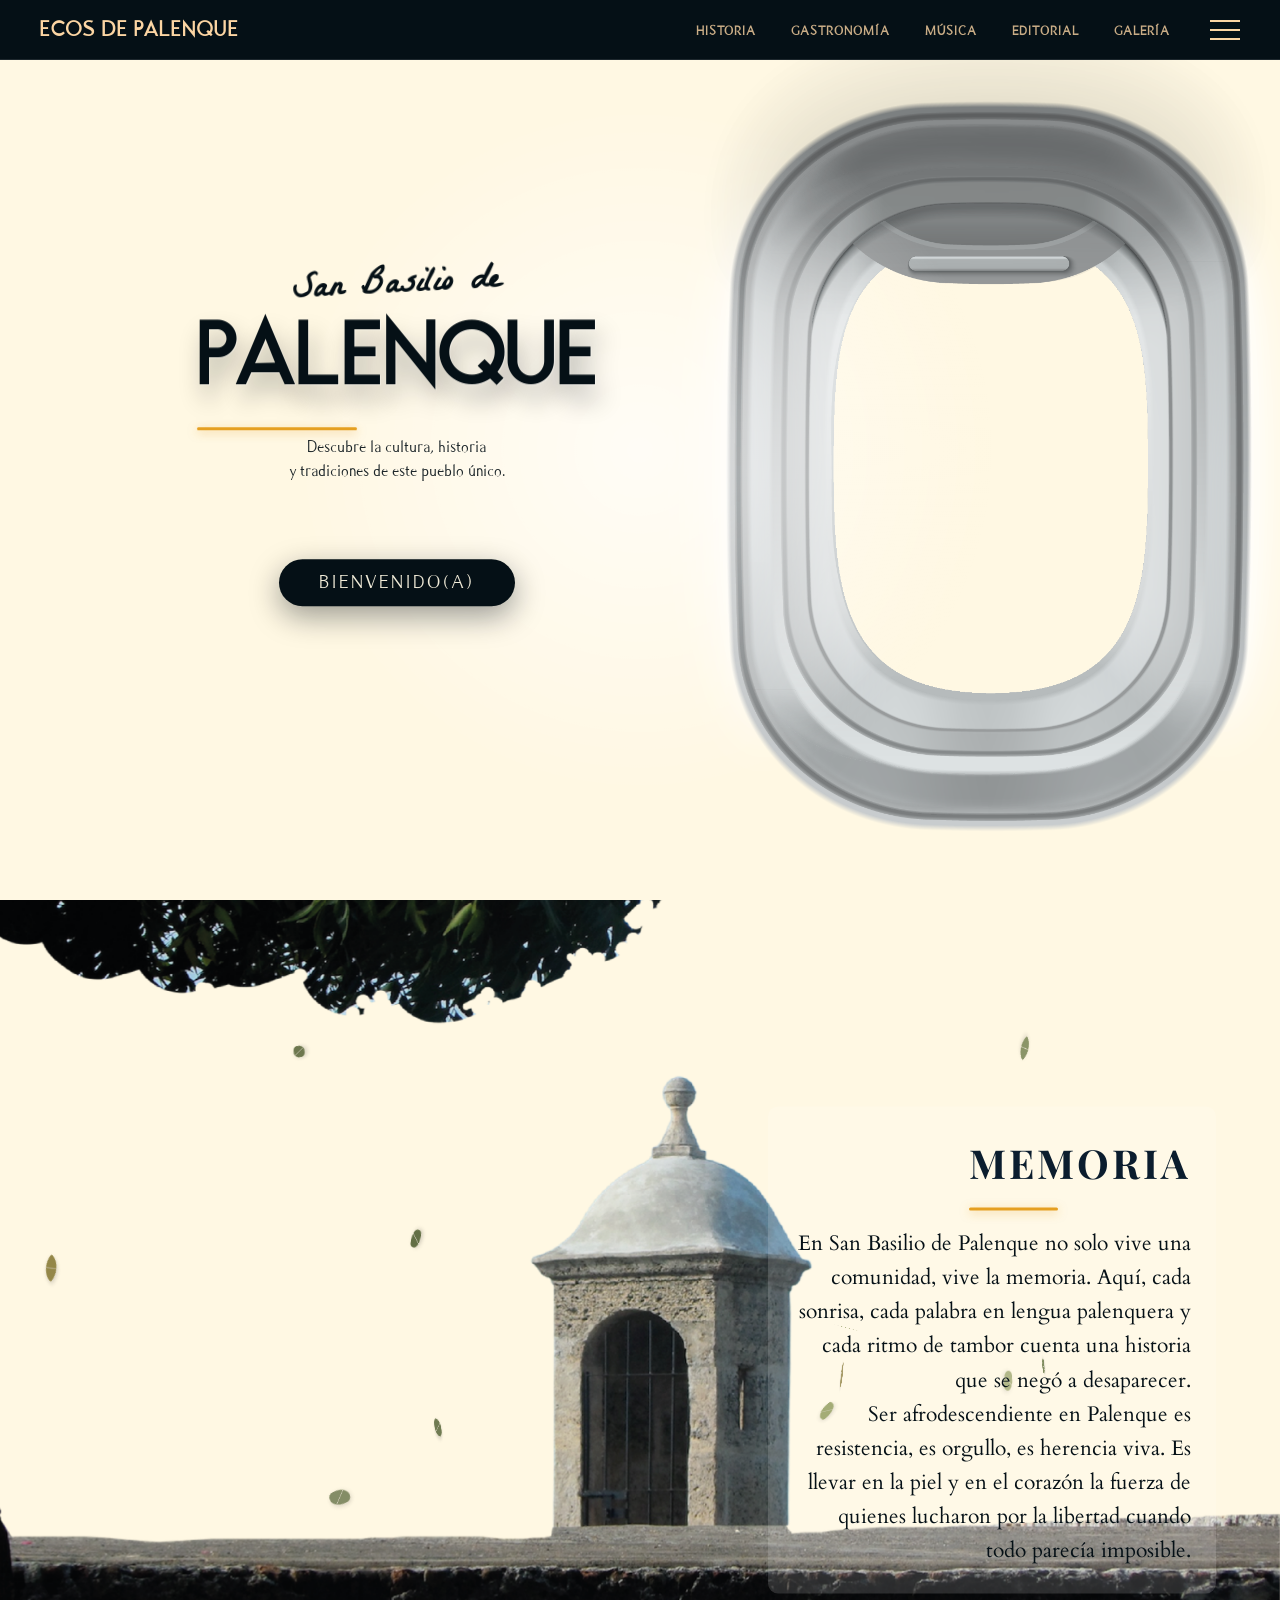
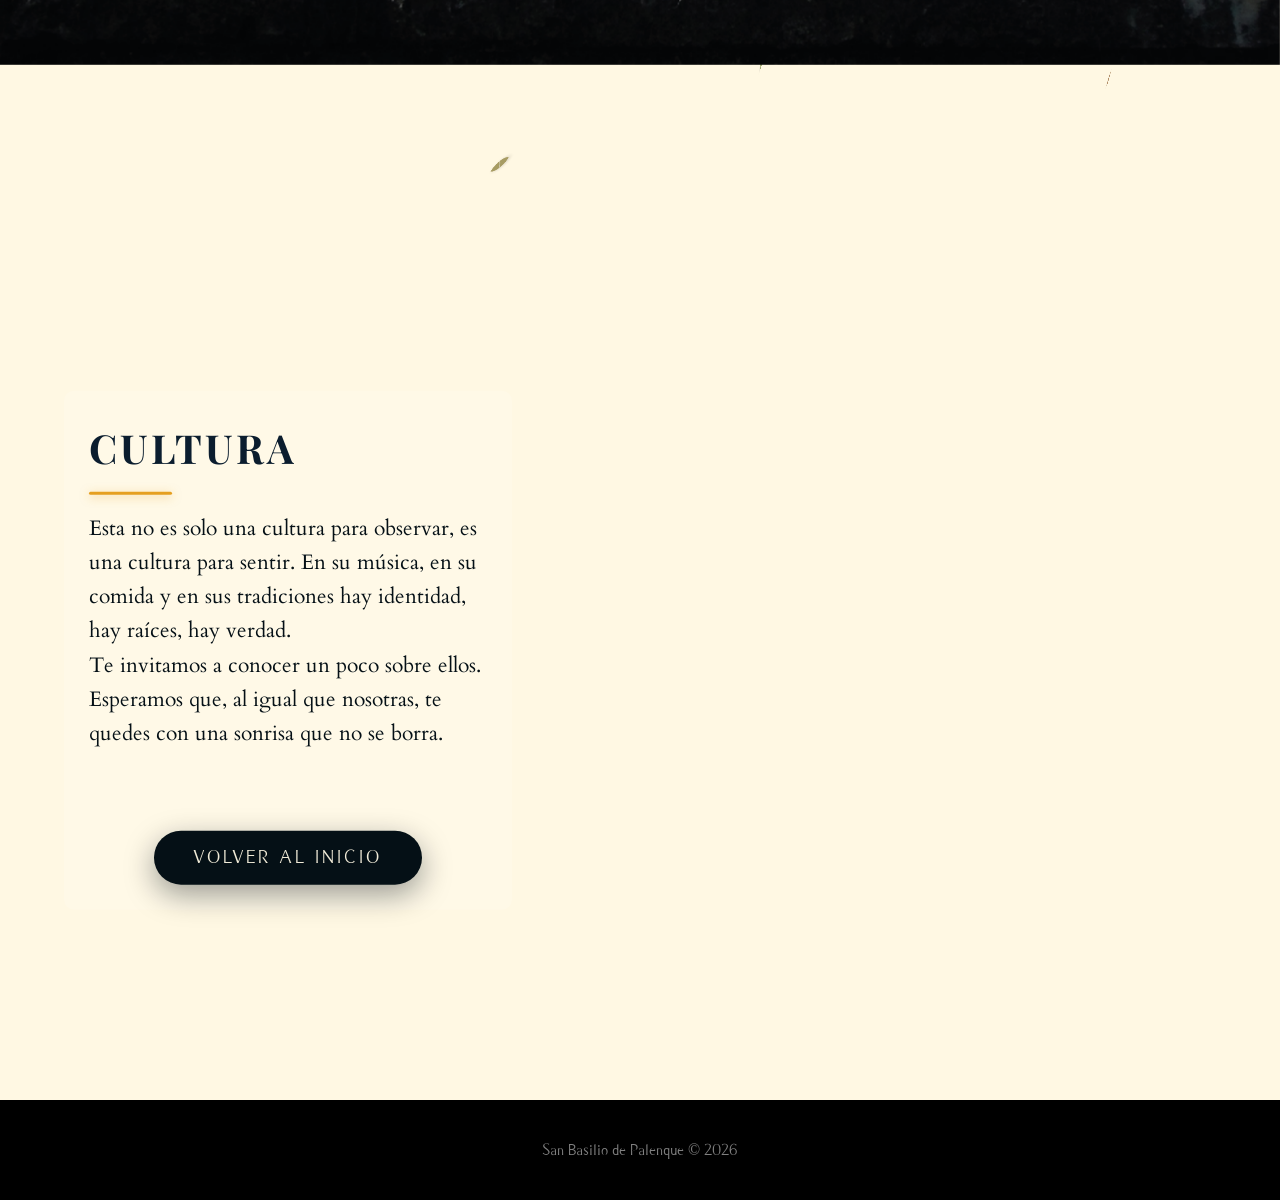
==== commit 4cefdf42: "Responsive: Portada mobile redesign + Gallery HUD wheel overhaul - LOCKED" ====
--- a/index.html
+++ b/index.html
@@ -14,9 +14,14 @@
         <nav>
             <ul>
                 <li><a href="index.html">INICIO</a></li>
+                <li><a href="historia.html">HISTORIA</a></li>
+                <li><a href="gastronomia.html">GASTRONOMÍA</a></li>
+                <li><a href="musica.html">MÚSICA</a></li>
+                <li><a href="editorial.html">EDITORIAL</a></li>
+                <li><a href="galeria.html">GALERÍA</a></li>
+                <li><a href="actividades.html">ACTIVIDADES</a></li>
                 <li><a href="explora.html">EXPLORAR</a></li>
                 <li><a href="cartografia.html">CARTOGRAFÍA</a></li>
-                <li><a href="actividades.html">ACTIVIDADES</a></li>
             </ul>
         </nav>
     </div>
@@ -27,7 +32,7 @@
             <!-- Header con Logo Texto y Nav -->
             <header class="header-principal">
                 <div class="header-brand">
-                    <span class="ecos-palenque">ECOS DE PALENQUE</span>
+                    <a href="index.html" class="ecos-palenque" style="text-decoration: none;">ECOS DE PALENQUE</a>
                 </div>
                 <div class="header-right-side">
                     <nav class="nav-desktop">
@@ -51,8 +56,7 @@
             <div class="layer layer-bg" data-speed="0">
                 <img src="parallax/fondo%20azul.jpg" alt="Fondo Azul" class="hero-window-pos">
             </div>
-            
-            <div class="layer layer-fg hero-window-layer" data-speed="0">
+            <div class="layer layer-fg" data-speed="0">
                 <img src="parallax/avion%20sin%20fondo2.png" alt="Ventana Avión" class="hero-window-pos"> 
                 <div class="light-overlay"></div>
                 <div class="hero-title-container">
@@ -91,7 +95,7 @@
             <div class="layer layer-bg" data-speed="-0.3" style="background-image: url('parallax/fondo%20azul.jpg');"></div>
             <!-- CAPA DE LA IGLESIA -->
             <div class="layer layer-fg" data-speed="1.2"> 
-                <img src="parallax/4.png" alt="Church" class="img-full church-img-pos">
+                <img src="parallax/4.png" alt="Cultura" class="church-img-pos">
             </div>
             <!-- CAPA DE TEXTO -->
             <div class="layer layer-fg" data-speed="0">
--- a/styles.css
+++ b/styles.css
@@ -119,6 +119,9 @@
 .nav-desktop ul li a:hover::after {
     width: 100%;
 }
+
+/* Header Adjustments for Universal Visibility */
+/* Seccion responsive del header movida al master-block al final */
 
 
 
@@ -223,11 +226,11 @@
     align-items: center;
 }
 
-/* El "marco" se crea con un contenedor interno o padding */
+/* El "Marco" eliminado para ser Full-Screen real */
 .parallax-container {
     position: relative;
-    width: calc(100% - 14pt); /* 7pt de cada lado para un margen más delgado */
-    height: calc(100vh - 14pt); /* 7pt arriba y abajo */
+    width: 100%; 
+    height: 100vh;
     overflow: hidden;
     background: #fff8e3; /* Restaurado beige original */
 }
@@ -451,19 +454,17 @@
     50% { transform: translateY(-53%); }
 }
 
-/* POSICIONAMIENTO VENTANA AVIÓN */
-.hero-window-layer {
-    z-index: 50;
-}
-
+/* POSICIONAMIENTO VENTANA AVIÓN (HERO) */
 .hero-window-pos {
-    width: 100%;
-    height: 100%;
-    object-fit: cover; 
-    position: absolute;
-    top: 0;
-    left: 0;
+    width: 100% !important;
+    height: 100% !important;
+    object-fit: cover !important; 
+    position: absolute !important;
+    top: 50% !important;
+    left: 50% !important;
+    transform: translate(-50%, -50%) !important;
     pointer-events: none;
+    z-index: 50 !important;
 }
 
 /* BOTÓN BIENVENIDA CENTRADO PRO */
@@ -511,42 +512,27 @@
     transition: background 0.1s ease;
 }
 
-/* AJUSTE IGLESIA - DESCENSO */
+/* IMÁGENES DE SECCIONES (MEMORIA Y CULTURA) — PC BASE */
+.memory-img-pos, .church-img-pos {
+    width: 100%;
+    height: 100%;
+    object-fit: cover;
+    position: absolute;
+    top: 50%;
+    left: 50%;
+    transform: translate(-50%, -50%);
+    z-index: 20;
+    display: block;
+    visibility: visible;
+    opacity: 1;
+}
+
+/* Iglesia más pequeña en PC */
 .church-img-pos {
-    width: 39.89% !important; 
-    height: 96.85% !important; 
-    left: 53% !important; 
-    top: 56.86% !important; /* Posición original para que encaje al centrarse */
+    width: auto;
+    height: 90%;
     object-fit: contain;
-    position: absolute;
-    z-index: 80; 
-}
-
-#hero-parallax .layer-bg {
-    background-image: url('parallax/fondo azul.jpg');
-    background-size: cover;
-    background-position: center;
-    width: 100% !important;
-    height: 100% !important;
-    left: 50% !important;
-    top: 50% !important;
-    transform: translate(-50%, -50%);
-    z-index: 10;
-}
-
-#hero-parallax .layer-bg {
-    z-index: 10;
-}
-
-/* POSICIONAMIENTO VENTANA AVIÓN - Borde con borde con el fondo */
-.hero-window-pos {
-    width: 115% !important; /* Aumentado masivamente para evitar cortes */
-    height: 115% !important;
-    left: 50% !important; 
-    top: 50% !important;
-    transform: translate(-50%, -50%) !important;
-    object-fit: cover; 
-    position: absolute;
+    bottom: -50%;
 }
 
 /* CATEGORÍAS CIRCULARES (FOOTER PORTADA) */
@@ -611,35 +597,26 @@
     transform: scale(1.15);
 }
 
-/* POSICIONAMIENTO MEMORIA (ÁRBOL Y GARITA) */
-.memory-img-pos {
-    width: 115% !important; 
-    height: 115% !important; 
-    left: 50% !important; 
-    top: 50% !important; 
-    transform: translate(-50%, -50%) !important;
-    object-fit: cover !important; 
-    position: absolute;
-}
-
-/* POSICIONAMIENTO TEXTO MEMORIA (Alineado derecha según referencia) */
+/* Eliminado definiciones duplicadas de imágenes para evitar conflictos */
+
+/* POSICIONAMIENTO TEXTO MEMORIA — PC BASE */
 .memory-text {
     position: absolute;
-    right: 2% !important;
-    top: 40% !important;
-    left: auto !important;
-    transform: translateY(-50%) !important;
-    width: 38%;
+    right: 5%;
+    top: 50%;
+    left: auto;
+    transform: translateY(-50%);
+    width: 35%;
     text-align: right;
     font-family: 'cardo', serif;
-    font-size: 14pt;
-    color: #111;
-    line-height: normal;
+    font-size: 16pt;
+    color: #051016;
+    line-height: 1.6;
+    z-index: 100;
     animation: complementaryFloat 6s ease-in-out infinite alternate;
-}
-
-.memory-text p {
-    margin-bottom: 1.5rem;
+    background: rgba(255, 255, 255, 0.15);
+    padding: 25px;
+    border-radius: 10px;
 }
 
 @keyframes complementaryFloat {
@@ -647,68 +624,27 @@
     100% { margin-top: -15px; }
 }
 
-/* POSICIONAMIENTO IGLESIA (Restaurado a tu posición preferida) */
-.church-img-pos {
-    width: 39.89% !important; 
-    height: 96.85% !important; 
-    left: 53% !important; 
-    top: 20% !important;  /* Subido todavía más según pedido del usuario */
-    object-fit: contain;
-    position: absolute;
-    z-index: 80; 
-}
-
-/* POSICIONAMIENTO TEXTO CULTURA ANTERIOR */
+/* POSICIONAMIENTO TEXTO CULTURA — PC BASE */
 .culture-text-pos {
     position: absolute;
-    left: 28.30%; 
-    top: 52.68%; 
-    width: 40%; 
+    left: 5%; 
+    top: 50%; 
+    width: 35%; 
     text-align: left;
     font-family: 'cardo', serif;
-    font-size: 14pt;
-    color: #111;
-    line-height: normal;
-    transform: translate(-50%, -50%); 
+    font-size: 16pt;
+    color: #051016;
+    line-height: 1.6;
+    transform: translateY(-50%); 
+    z-index: 100;
     animation: complementaryFloat 6s ease-in-out infinite alternate;
-}
-
-
-/* RESPONSIVE */
-@media (max-width: 1024px) {
-    .nav-desktop { display: none; }
-    .content-text {
-        max-width: 80%;
-        right: 10% !important;
-        left: 10% !important;
-        text-align: center !important;
-        top: 50% !important;
-        transform: translateY(-50%);
-        background: rgba(255,255,255,0.8);
-        padding: 20px;
-        border-radius: 10px;
-    }
-}
-
-
-/* RESPONSIVE */
-@media (max-width: 1024px) {
-    .titulo {
-        font-size: 7rem;
-    }
-
-    .subtitulo {
-        font-size: 3rem;
-    }
-
-    .nav-desktop {
-        display: none;
-    }
-
-    .final-text h2 {
-        font-size: 5rem;
-    }
-}
+    background: rgba(255, 255, 255, 0.15);
+    padding: 25px;
+    border-radius: 10px;
+}
+
+
+/* Eliminado bloques responsive redundantes para evitar conflictos con la navegación unificada */
 
 /* =============================================
    FIN PORTADA – resto de estilos del sitio
@@ -728,13 +664,7 @@
     font-style: normal;
 }
 
-* {
-    margin: 0;
-    padding: 0;
-    box-sizing: border-box;
-    font-family: 'Caramella', sans-serif;
-}
-
+/* REMOVED DUPLICATE RESET */
 body {
     font-family: 'Caramella', sans-serif;
     color: #1d1d1f;
@@ -1438,27 +1368,7 @@
 }
 
 /* Responsiveness */
-@media (max-width: 1024px) {
-    .visionos-card {
-        width: 350px;
-        height: 500px;
-    }
-
-    .visionos-carousel-container {
-        height: 500px;
-    }
-}
-
-@media (max-width: 768px) {
-    .visionos-card {
-        width: 280px;
-        height: 420px;
-    }
-
-    .visionos-carousel-container {
-        height: 420px;
-    }
-}
+/* VisionOS responsive removido */
 
 /* ==================================================
    EDITORIAL V4 - SYMMETRICAL STRUCTURE
@@ -1601,12 +1511,7 @@
     text-decoration: none;
 }
 
-@media (max-width: 1024px) {
-    .editorial-grid-v4 {
-        grid-template-columns: 1fr;
-        padding: 0 1rem;
-    }
-}
+/* Editorial v4 responsive removido */
 
 .intro-text-v3 {
     text-align: center;
@@ -1852,44 +1757,7 @@
     transition: transform 0.2s cubic-bezier(0, 0, 0.2, 1);
 }
 
-@media (max-width: 1024px) {
-
-    .flipbook-card-v5,
-    .combined-order-card-v5 {
-        grid-template-columns: 1fr;
-    }
-
-    .card-content-v5,
-    .form-side-v5 {
-        padding: 3rem 2rem;
-    }
-
-    .title-v5 {
-        font-size: 2.5rem;
-    }
-
-    .vision-card {
-        width: 320px;
-        height: 400px;
-        margin-left: -160px;
-        margin-top: -200px;
-    }
-}
-
-@media (max-width: 768px) {
-    .form-row-v5 {
-        grid-template-columns: 1fr;
-        gap: 1rem;
-    }
-
-    .order-dark-container-v5 {
-        padding: 4rem 1rem;
-    }
-
-    .vision-carousel-container {
-        height: 500px;
-    }
-}
+/* Flipbook v5 responsive removido */
 
 .editorial-logo {
     position: absolute;
@@ -2242,20 +2110,7 @@
     border: 5px solid white;
 }
 
-@media (max-width: 1024px) {
-    .history-content-wrapper {
-        flex-direction: column;
-        gap: 2rem;
-    }
-
-    .history-image-container {
-        flex: none;
-        width: 100%;
-        max-width: 400px;
-        margin: 0 auto;
-        position: static;
-    }
-}
+/* History wrap responsive removido */
 
 /* Music Section Styles */
 .music-grid {
@@ -2551,15 +2406,7 @@
     transform: scale(1.1);
 }
 
-@media (max-width: 800px) {
-    .featured-dish-container {
-        grid-template-columns: 1fr;
-    }
-
-    .featured-image-box {
-        height: 300px;
-    }
-}
+/* Featured dish responsive removido */
 
 /* Gastronomy Carousel Styles */
 .ancestral-carousel {
@@ -2991,20 +2838,7 @@
     transform: scale(1.05);
 }
 
-@media (max-width: 1024px) {
-    .history-triptych-layout {
-        grid-template-columns: 1fr;
-        gap: 2rem;
-    }
-
-    .triptych-side {
-        min-height: 250px;
-    }
-
-    .triptych-side img {
-        height: 100%;
-    }
-}
+/* History triptych responsive removido */
 
 .history-premium-layout {
     display: grid;
@@ -3096,16 +2930,7 @@
     text-align: left;
 }
 
-@media (max-width: 900px) {
-    .history-premium-layout {
-        grid-template-columns: 1fr;
-        gap: 2rem;
-    }
-
-    .history-premium-content {
-        padding: 1.5rem;
-    }
-}
+/* History premium responsive removido */
 
 /* ==================================================
    ESTRUCTURA MÚSEO (OPCIÓN 2) PARA HISTORIA
@@ -3157,11 +2982,7 @@
     box-shadow: 0 25px 45px rgba(0, 0, 0, 0.3);
 }
 
-@media (max-width: 900px) {
-    .frame-right {
-        transform: rotate(3deg) translateY(0);
-    }
-}
+/* Museum frame responsive removido */
 
 /* Parallax & Flying Animations */
 .editorial-page {
@@ -3415,19 +3236,7 @@
     transform: scale(1.1);
 }
 
-@media (max-width: 850px) {
-    .flipbook-card {
-        flex-direction: column;
-    }
-
-    .flipbook-preview {
-        height: 350px;
-    }
-
-    .flipbook-content {
-        padding: 2rem;
-    }
-}
+/* Flipbook card responsive removido */
 
 /* Purchase Form */
 .purchase-section {
@@ -3549,15 +3358,7 @@
     height: 24px;
 }
 
-@media (max-width: 600px) {
-    .form-row {
-        grid-template-columns: 1fr;
-    }
-
-    .purchase-section {
-        padding: 1.5rem;
-    }
-}
+/* Purchase form responsive removido */
 
 /* --- EDITORIAL REDESIGN (Bento Grid & Flat Carousel) --- */
 body.editorial-body {
@@ -3831,42 +3632,9 @@
     right: -20px;
 }
 
-@media (max-width: 900px) {
-    .editorial-main-wrapper {
-        margin: 2rem;
-        padding: 2rem;
-    }
-
-    .bento-publications {
-        grid-template-columns: 1fr;
-        grid-template-rows: auto;
-    }
-
-    .pub-card-large {
-        grid-column: 1;
-        grid-row: 1;
-        flex-direction: column;
-    }
-
-    .pub-large-img {
-        padding: 0;
-        height: 300px;
-    }
-
-    .pub-large-content {
-        padding: 2rem;
-    }
-
-    .mural-card-flat {
-        flex: 0 0 calc(50% - 1rem);
-    }
-}
-
-@media (max-width: 600px) {
-    .mural-card-flat {
-        flex: 0 0 100%;
-    }
-}
+/* Editorial bento responsive removido */
+
+/* Mural flat responsive removido */
 
 /* --- EDITORIAL ORDER SECTION --- */
 .editorial-order-section {
@@ -3951,16 +3719,7 @@
     color: #fff;
 }
 
-@media (max-width: 768px) {
-    .editorial-order-card {
-        flex-direction: column;
-    }
-
-    .editorial-order-img {
-        flex: none;
-        height: 280px;
-    }
-}
+/* Editorial order responsive removido */
 
 /* =============================================
    CARTOGRAFÍA - Interactive Map Section
@@ -4206,15 +3965,7 @@
     line-height: 1.6;
 }
 
-@media (max-width: 700px) {
-    .carto-info-grid {
-        grid-template-columns: 1fr;
-    }
-
-    .carto-title {
-        font-size: 2.5rem;
-    }
-}
+/* Carto info responsive removido */
 
 /* =============================================
    GALERÍA UNIFICADA (WHITE TEXTURED CANVAS)
@@ -4240,78 +3991,134 @@
     opacity: 1 !important;
 } */
 
-.radiant-wrapper {
-    width: 100vw;
-    height: calc(100vh - 60px); /* Ajustado para el header opaco */
-    background: transparent; 
+/* --- CLEANED GALLERY STYLES --- */
+/* --- CLEANED GALLERY STYLES --- */
+.gallery-page .radiant-wrapper {
+    width: 100%;
+    height: calc(100vh - 60px);
+    display: flex;
+    flex-direction: row !important;
     overflow: hidden;
     position: relative;
-    display: flex;
-    flex-direction: row;
-}
-
-/* SECCIÓN IZQUIERDA: La Rueda Orbital */
-.wheel-section {
-    width: 40%;
-    height: 100vh;
-    position: relative;
-    display: flex;
-    align-items: center;
-    justify-content: flex-start;
-    overflow: visible;
-    z-index: 200;
-}
-
-.radiant-hub {
+    background: #ffffff;
+    background-image: url('https://www.transparenttextures.com/patterns/p6.png');
+}
+
+.gallery-page .wheel-section {
+    width: 45% !important;
+    height: 100%;
+    position: relative;
+    display: flex !important;
+    align-items: center !important;
+    justify-content: center !important;
+    z-index: 100;
+}
+
+.gallery-page .preview-section {
+    width: 55% !important;
+    height: 100%;
+    position: relative;
+    display: flex !important;
+    flex-direction: column !important;
+    align-items: center !important;
+    justify-content: center !important;
+    padding: 40px;
+    z-index: 200; /* Higher than wheel elements to avoid overlap */
+}
+
+.gallery-page .radiant-hub {
     position: absolute;
-    left: -200px; 
+    left: 40% !important;
     top: 50%;
-    width: 600px; 
+    width: 600px;
     height: 600px;
-    transform: translateY(-50%);
-    display: flex;
-    align-items: center;
-    justify-content: center;
-}
-
-/* El SVG Técnico (HUD) Con Animaciones */
+    transform: translate(-50%, -50%);
+}
+
+#radiantWheel {
+    position: absolute;
+    left: 40% !important;
+    top: 50%;
+    width: 0;
+    height: 0;
+    transform: translate(-50%, -50%);
+    z-index: 110;
+}
+
+.radiant-item {
+    position: absolute;
+    left: 280px; 
+    width: 300px; 
+    height: 80px;
+    transform-origin: -280px center;
+    cursor: pointer;
+    overflow: hidden;
+    transition: 0.5s cubic-bezier(0.165, 0.84, 0.44, 1);
+    background: #ffffff;
+    box-shadow: 10px 0 20px rgba(0,0,0,0.1);
+    border-left: 4px solid #EE9B00; /* Technical accent */
+    z-index: 120;
+    opacity: 1 !important;
+    visibility: visible !important;
+}
+
+.radiant-item img {
+    width: 100%;
+    height: 100%;
+    object-fit: cover;
+    filter: brightness(0.9) grayscale(0.2);
+    transition: 0.5s;
+}
+
+#photoPreviewImg {
+    max-width: 95%;
+    max-height: 80vh;
+    width: auto;
+    height: auto;
+    object-fit: contain;
+    opacity: 0;
+    visibility: hidden;
+    transform: scale(0.9) translateY(0);
+    transition: all 0.6s cubic-bezier(0.165, 0.84, 0.44, 1);
+    border: 15px solid #051016; 
+    box-shadow: 0 40px 100px rgba(0,0,0,0.5);
+    z-index: 210;
+    background: #000;
+}
+
+#photoPreviewImg.active {
+    opacity: 1 !important;
+    visibility: visible !important;
+    transform: scale(1) translateY(0) !important;
+}
+
+.preview-placeholder {
+    color: #051016;
+    font-family: 'belle', cursive;
+    font-size: 20pt;
+    opacity: 0.4;
+    text-align: center;
+}
+
+/* --- TECHNICAL HUD STYLES (MATCHING REFERENCE) --- */
 .wheel-hud-svg {
     position: absolute;
-    width: 150%; 
-    height: 150%;
+    width: 600px; /* Agrandado para mayor detalle */
+    height: 600px;
     pointer-events: none;
+    z-index: 105;
 }
 
 .hud-arc {
     fill: none;
     stroke: #051016;
     stroke-linecap: round;
-    opacity: 0.8;
+    opacity: 0.6;
 }
 
 .hud-arc-thick {
-    stroke-width: 25; 
-    stroke-opacity: 0.9;
-}
-
-.hud-arc-dashed {
-    stroke: #EE9B00; /* Naranja intermitente solicitado */
-    stroke-dasharray: 2, 10;
-    opacity: 0.6;
-}
-
-.hud-rotate-slow {
-    animation: rotateCW 60s linear infinite;
-    transform-origin: center;
-}
-
-.hud-rotate-fast {
-    animation: rotateCCW 30s linear infinite;
-    transform-origin: center;
-}
-
-.hud-pulse {
-    animation: hudPulse 4s ease-in-out infinite;
+    stroke-width: 12;
+    stroke-opacity: 0.8;
 }
 
 .hud-tick {
@@ -4320,7 +4127,43 @@
     opacity: 0.4;
 }
 
-/* Animaciones CSS */
+.hud-accent {
+    fill: #EE9B00; /* Naranja Palenque */
+    stroke: none;
+}
+
+.hud-data-text {
+    font-family: monospace;
+    font-size: 10px;
+    fill: #051016;
+    font-weight: bold;
+    letter-spacing: 1px;
+}
+
+.hud-core-text {
+    font-family: 'bixton', sans-serif;
+    font-size: 12px;
+    fill: #fcd5a3;
+    letter-spacing: 3px;
+    font-weight: bold;
+}
+
+/* HUD ANIMATIONS */
+.hud-rotate-slow {
+    animation: rotateCW 60s linear infinite;
+    transform-origin: center;
+}
+
+.hud-rotate-fast {
+    animation: rotateCCW 30s linear infinite;
+    transform-origin: center;
+}
+
+.hud-pulse {
+    animation: hudPulse 4s ease-in-out infinite;
+    transform-origin: center;
+}
+
 @keyframes rotateCW {
     from { transform: rotate(0deg); }
     to { transform: rotate(360deg); }
@@ -4332,227 +4175,9 @@
 }
 
 @keyframes hudPulse {
-    0%, 100% { opacity: 0.8; stroke-width: 25; }
-    50% { opacity: 0.6; stroke-width: 28; }
-}
-
-@keyframes titleReveal {
-    0% { opacity: 0; transform: translate(50px, 0); filter: blur(10px); }
-    100% { opacity: 1; transform: translate(0, 0); filter: blur(0px); }
-}
-
-#radiantWheel {
-    position: absolute;
-    left: 100px; 
-    top: 50%;
-    width: 0;
-    height: 0;
-    z-index: 100;
-}
-
-.radiant-item {
-    position: absolute;
-    left: 280px; 
-    top: -45px;
-    width: 320px; 
-    height: 90px;
-    transform-origin: -280px center;
-    cursor: pointer;
-    overflow: hidden;
-    transition: 0.5s cubic-bezier(0.165, 0.84, 0.44, 1);
-    box-shadow: 10px 0 30px rgba(0,0,0,0.02); /* Sombra casi invisible para evitar el recuadro */
-    border: none; /* ELIMINADO para evitar el recuadro que divide solicitado */
-    background: #ffffff; 
-    z-index: 110;
-}
-
-.radiant-item img {
-    filter: brightness(0.9) grayscale(0.2);
-    transition: 0.5s;
-    width: 100%;
-    height: 100%;
-    object-fit: cover;
-}
-
-.radiant-item:hover {
-    width: 380px;
-}
-
-.radiant-item:hover img {
-    filter: brightness(1) grayscale(0);
-    transform: scale(1.1);
-}
-
-/* SECCIÓN DERECHA: El Lienzo de Visualización (SIN BORDES) */
-.preview-section {
-    width: 60%;
-    height: 100vh;
-    position: relative;
-    display: flex;
-    flex-direction: column; 
-    align-items: flex-end; /* Alineado a la derecha para no obstruir la rueda */
-    justify-content: center;
-    overflow: hidden;
-    background: transparent;
-    padding-right: 80px; /* Título superior dinámico con JS & Parallax */
-}
-
-.radiant-title-container {
-    position: relative;
-    z-index: 1100;
-    text-align: center;
-    pointer-events: none;
-    width: 80%; 
-    margin-bottom: 60px;
-    margin-right: 0;
-    opacity: 0;
-    animation: titleReveal 1.2s cubic-bezier(0.165, 0.84, 0.44, 1) forwards;
-}
-
-.radiant-title {
-    font-family: 'bixton', sans-serif;
-    font-size: 38pt;
-    color: #001219;
-    letter-spacing: 5px;
-    text-transform: uppercase;
-    margin: 0;
-    line-height: 1.1;
-    display: inline-block;
-}
-
-.radiant-title span {
-    display: block;
-    font-family: 'belle', cursive;
-    font-size: 20pt;
-    text-transform: lowercase;
-    color: #CA6702;
-    margin-top: -5px;
-}
-
-/* SECCIÓN IZQUIERDA: La Rueda Orbital */
-.wheel-section {
-    width: 40%;
-    height: 100vh;
-    position: relative;
-    display: flex;
-    align-items: center;
-    justify-content: flex-start;
-    overflow: visible;
-    z-index: 200;
-}
-
-.radiant-hub {
-    position: absolute;
-    left: -200px; 
-    top: 50%;
-    width: 600px; 
-    height: 600px;
-    transform: translateY(-50%);
-    display: flex;
-    align-items: center;
-    justify-content: center;
-}
-
-/* El SVG Técnico (HUD) Con Animaciones y Colores Originales */
-.wheel-hud-svg {
-    position: absolute;
-    width: 160%; /* Agrandado ligeramente */
-    height: 160%;
-    pointer-events: none;
-}
-
-.hud-arc {
-    fill: none;
-    stroke: #005F73; /* Azul profundo paleta */
-    stroke-linecap: round;
-}
-
-#photoPreviewImg.active {
-    opacity: 1;
-    transform: scale(1);
-}
-
-.preview-placeholder {
-    position: absolute;
-    color: #051016;
-    font-family: 'belle', cursive;
-    font-size: 18pt;
-    opacity: 0.2;
-    text-align: center;
-    letter-spacing: 2px;
-}
-
-/* Título superior dinámico - Versión Estable */
-.radiant-title-container {
-    position: relative;
-    z-index: 1100;
-    text-align: center;
-    pointer-events: none;
-    width: 80%; 
-    margin-bottom: 60px;
-    margin-right: 0;
-    opacity: 0;
-    animation: titleReveal 1.2s cubic-bezier(0.165, 0.84, 0.44, 1) forwards;
-}
-
-@keyframes titleReveal {
-    0% {
-        opacity: 0;
-        transform: translateY(30px);
-    }
-    100% {
-        opacity: 1;
-        transform: translateY(0);
-    }
-}
-
-.radiant-title {
-    font-family: 'bixton', sans-serif;
-    font-size: 38pt;
-    color: #001219;
-    letter-spacing: 5px;
-    text-transform: uppercase;
-    margin: 0;
-    line-height: 1.1;
-    display: inline-block;
-}
-
-.radiant-title span {
-    display: block;
-    font-family: 'belle', cursive;
-    font-size: 20pt;
-    text-transform: lowercase;
-    color: #CA6702;
-    margin-top: -5px;
-}
-
-#photoPreviewImg {
-    max-width: 80%; 
-    max-height: 55vh; 
-    width: auto;
-    height: auto;
-    object-fit: contain; 
-    opacity: 0;
-    transform: scale(0.9) translateY(-60px); 
-    transition: 0.6s cubic-bezier(0.165, 0.84, 0.44, 1);
-    border: 10px solid #001219; 
-    background: transparent;
-    box-shadow: 20px 20px 60px rgba(0,0,0,0.05);
-    margin-bottom: 0; 
-}
-
-/* Ajuste específico para fotos verticales en la previsualización */
-#photoPreviewImg.is-vertical {
-    max-width: 45%; /* Más estrecho para formato vertical */
-    max-height: 65vh; /* Más alto para aprovechar el espacio */
-}
-
-#photoPreviewImg.active {
-    opacity: 1;
-    transform: scale(1) translateY(-60px);
-}
-
-/* Ajuste específico para que el botón estándar esté en la esquina inferior derecha */
+    0%, 100% { opacity: 1; transform: scale(1); }
+    50% { opacity: 0.7; transform: scale(1.02); }
+}
 .preview-section .back-link {
     position: absolute;
     bottom: 100px;
@@ -4593,31 +4218,7 @@
 
 
 /* RESPONSIVE */
-@media (max-width: 1100px) {
-    .radiant-wrapper {
-        flex-direction: column;
-        overflow-y: auto;
-    }
-    .wheel-section, .preview-section {
-        width: 100%;
-        height: 80vh;
-    }
-    .radiant-title {
-        font-size: 28pt;
-    }
-    .radiant-hub, #radiantWheel {
-        display: none !important;
-    }
-    .radiant-item {
-        position: relative;
-        left: 0;
-        top: 0;
-        transform: none !important;
-        width: 90%;
-        margin: 10px auto;
-        height: 200px;
-    }
-}
+/* REMOVED CONFLICTING RESPONSIVE BLOCK */
 
 
 /* ==================================================
@@ -5113,13 +4714,7 @@
 .oraz-footer-links a { color: #666; text-decoration: none; }
 .oraz-footer-links a:hover { color: #fff; }
 
-@media (max-width: 1024px) {
-    .oraz-split-section { grid-template-columns: 1fr; }
-    .oraz-footer-top { grid-template-columns: 1fr 1fr; }
-    .oraz-songs-grid { grid-template-columns: repeat(2, 1fr); }
-    .oraz-events-grid { grid-template-columns: 1fr; }
-    .oraz-posts-grid { grid-template-columns: 1fr; }
-}
+/* Oraz responsive removido */
 
 .music-main-wrapper {
     max-width: 1200px;
@@ -5222,16 +4817,7 @@
     animation: fadeInUpStagger 1s cubic-bezier(0.16, 1, 0.3, 1) forwards;
 }
 
-@media (max-width: 768px) {
-    .music-main-wrapper {
-        margin: 2rem 1rem;
-        padding: 3rem 1.5rem;
-        border-radius: 20px;
-    }
-    .oraz-section-title {
-        font-size: 2.2rem;
-    }
-}
+/* Music wrapper responsive removido */
 
 /* =============================================
    REDISEÑO SECCIÓN ACTIVIDADES (EVENTOR STYLE)
@@ -5407,30 +4993,7 @@
     transform: scale(1.1);
 }
 
-@media (max-width: 1024px) {
-    .activity-premium-grid {
-        grid-template-columns: repeat(2, 1fr);
-    }
-    .activity-countdown {
-        gap: 2rem;
-        padding: 2rem;
-        margin-top: -3rem;
-    }
-}
-
-@media (max-width: 768px) {
-    .activity-premium-grid {
-        grid-template-columns: 1fr;
-    }
-    .activity-countdown {
-        display: grid;
-        grid-template-columns: 1fr 1fr;
-        gap: 1.5rem;
-    }
-    .premium-title {
-        font-size: 2.5rem;
-    }
-}
+/* Activity grid/countdown responsive removido */
 
 /* =============================================
    NUEVO REDISEÑO EVENTOR-STYLE (ACTIVIDADES)
@@ -5637,29 +5200,7 @@
 }
 
 /* RESPONSIVE UPDATES */
-@media (max-width: 1024px) {
-    .eventor-hero-container {
-        grid-template-columns: 1fr;
-        text-align: center;
-    }
-    .eventor-text-side { text-align: center; }
-    .eventor-btn-group { justify-content: center; }
-    .eventor-images-side { height: 400px; margin-top: 3rem; }
-    .eventor-hero-title { font-size: 4rem; }
-    .eventor-info-bar { flex-wrap: wrap; }
-    .eventor-countdown-card { gap: 3rem; padding: 30px; margin-top: -60px; }
-}
-
-@media (max-width: 768px) {
-    .eventor-hero-title { font-size: 3rem; }
-    .eventor-countdown-card {
-        display: grid;
-        grid-template-columns: 1fr 1fr;
-        gap: 2rem;
-    }
-    .eventor-img-large { width: 100%; height: 300px; }
-    .eventor-img-small { width: 70%; height: 250px; }
-}
+/* Eventor hero responsive removido */
 
 
 
@@ -5755,14 +5296,7 @@
     flex-shrink: 0;
 }
 
-@media (max-width: 1024px) {
-    .cultural-experiences-grid { grid-template-columns: repeat(2, 1fr); }
-}
-
-@media (max-width: 768px) {
-    .cultural-experiences-grid { grid-template-columns: 1fr; }
-    .experience-card { padding: 2rem; }
-}
+/* Cultural experiences responsive removido */
 
 /* SECCIÓN DE REFERENTES - ESTILO DIRECTORIO PREMIUM */
 .referents-section {
@@ -5870,14 +5404,7 @@
     margin-left: 5px;
 }
 
-@media (max-width: 992px) {
-    .referents-grid { grid-template-columns: 1fr; }
-}
-
-@media (max-width: 768px) {
-    .referents-section { padding: 5rem 5%; }
-    .referents-category-title { font-size: 1.5rem; }
-}
+/* Referents grid responsive removido */
 
 /* MODAL PREMIUM - AGENDA CULTURAL */
 .premium-modal-overlay {
@@ -6001,11 +5528,7 @@
     font-weight: 600;
 }
 
-@media (max-width: 768px) {
-    .premium-modal-box { border-radius: 30px; }
-    .premium-modal-header, .premium-modal-content { padding: 2rem; }
-    .premium-modal-title { font-size: 1.8rem; }
-}
+/* Premium modal responsive removido */
 
 /* FIX PARA EL GRID DE 3 ELEMENTOS */
 .activity-premium-grid {
@@ -6014,9 +5537,7 @@
     gap: 2rem;
 }
 
-@media (max-width: 992px) {
-    .activity-premium-grid { grid-template-columns: 1fr; }
-}
+/* Activity grid fix responsive removido */
 
 /* TARJETAS EDITORIALES BLANCAS (TEXTURA) */
 .editorial-card-white {
@@ -6086,10 +5607,7 @@
     text-align: center;
 }
 
-@media (max-width: 768px) {
-    .oraz-card-header-title { font-size: 2rem; }
-    .btn-premium-wide { min-width: 100%; padding: 15px 30px !important; }
-}
+/* Oraz card header responsive removido */
 
 /* ==========================================================================
    MODERN DISHES LAYOUT (Based on Design)
@@ -6509,192 +6027,286 @@
    ========================================================================== */
 
 /* Universal Responsive Header */
+/* ==========================================================================
+   GLOBAL RESPONSIVE DESIGN (MASTER CONSOLIDATED BLOCK)
+   ========================================================================== */
+
+/* 1. UNIVERSAL BREAKPOINT: TABLETS & SMALL LAPTOPS (992px) */
 @media (max-width: 992px) {
+    /* Header Force Toggle */
     .nav-desktop { display: none !important; }
     .hamburguesa-header { display: flex !important; }
-    .subpage-header .header-brand { font-size: 1.2rem; }
-}
-
-/* Home Section 1 (Hero) Responsive */
+    
+    .header-principal {
+        padding: 0 20px !important;
+        height: 70px !important;
+    }
+    
+    .ecos-palenque { font-size: 14pt !important; }
+
+    /* Panel adjustment */
+    .panel { width: 100% !important; right: -100% !important; border-radius: 0 !important; top: 70px !important; height: calc(100vh - 70px) !important; }
+    .panel.active { right: 0 !important; }
+}
+
+/* 2. HOME PAGE (index.html) - MOBILE REDESIGN (Based on user mockup) */
 @media (max-width: 850px) {
-    .san-basilio { font-size: 1.8rem !important; transform: rotate(-2deg); margin-bottom: -10px; }
-    .palenque { font-size: 3.2rem !important; letter-spacing: 2px; }
+
+    /* ---- HERO SECTION ---- */
+    .sec-parallax { height: 100vh !important; min-height: 100vh !important; overflow: hidden !important; }
+    #memory-parallax, #culture-parallax { height: 75vw !important; min-height: 300px !important; max-height: 480px !important; }
+    .parallax-container { height: 100% !important; position: relative !important; overflow: hidden !important; }
+    #hero-parallax .parallax-container { background: #fcd5a3 !important; height: 100vh !important; }
+
+    /* Background blue sky: always fill full area */
+    .layer-bg {
+        width: 100% !important;
+        height: 100% !important;
+        object-fit: cover !important;
+        object-position: center !important;
+        top: 0 !important;
+        left: 0 !important;
+        transform: none !important;
+    }
+
+    /* Airplane PNG (sin fondo) — fill the ENTIRE container so the window is visible */
+    #hero-parallax .hero-window-pos {
+        width: 100% !important;
+        height: 100% !important;
+        object-fit: cover !important;
+        object-position: 70% center !important; /* Show right portion (window side) */
+        position: absolute !important;
+        top: 0 !important;
+        left: 0 !important;
+        right: auto !important;
+        transform: none !important;
+        z-index: 15 !important;
+        opacity: 1 !important;
+    }
+
+    /* Title block: aligned to the LEFT, vertically centered */
     .hero-title-container {
+        position: absolute !important;
+        left: 5% !important;
+        top: 50% !important;
+        width: 50% !important;
+        transform: translateY(-50%) !important;
+        z-index: 100 !important;
+        align-items: flex-start !important;
+        text-align: left !important;
+        pointer-events: auto !important;
+        animation: none !important;
+    }
+
+    .san-basilio {
+        font-size: 13pt !important;
+        margin-bottom: -10px !important;
+        text-align: left !important;
+        color: #051016 !important;
+        transform: rotate(-2deg) !important;
+    }
+
+    .palenque {
+        font-size: 36pt !important;
+        line-height: 1 !important;
+        color: #051016 !important;
+        letter-spacing: 2px !important;
+        text-align: left !important;
+        text-shadow: none !important;
+    }
+
+    .hero-subtitle {
+        font-size: 7.5pt !important;
+        color: #051016 !important;
+        text-align: left !important;
+        background: none !important;
+        padding: 0 !important;
+        margin-top: 8px !important;
+        line-height: 1.4 !important;
+    }
+
+    .btn-bienvenida {
+        margin-top: 15px !important;
+        padding: 8px 20px !important;
+        font-size: 7pt !important;
+        letter-spacing: 3px !important;
+        align-self: flex-start !important;
+    }
+
+    /* ---- CATEGORIES ---- */
+    .categories-container { bottom: 10px !important; gap: 12px !important; }
+    .card-circle { width: 60px !important; height: 60px !important; }
+    .category-card span { font-size: 6pt !important; }
+
+    /* ---- SECTION 2 (MEMORIA) - PARALLAX LAYERS ---- */
+    #memory-parallax .parallax-container { background: #000 !important; }
+
+    /* Memoria image: fills as background, show tree and turret */
+    .memory-img-pos {
+        position: absolute !important;
+        width: 100% !important;
+        height: 100% !important;
+        object-fit: cover !important;
+        object-position: center top !important;
+        top: 0 !important;
+        left: 0 !important;
+        right: auto !important;
+        transform: none !important;
+        z-index: 5 !important;
+        opacity: 1 !important;
+    }
+
+    /* Text: compact overlay top-right */
+    .memory-text {
+        position: absolute !important;
+        top: 12px !important;
+        right: 8px !important;
+        left: auto !important;
+        width: 42% !important;
+        text-align: right !important;
+        transform: none !important;
+        background: rgba(252, 213, 163, 0.88) !important;
+        padding: 10px 12px !important;
+        border-radius: 8px !important;
+        font-size: 7pt !important;
+        line-height: 1.4 !important;
+        z-index: 20 !important;
+        animation: none !important;
+        box-shadow: 0 2px 10px rgba(0,0,0,0.15) !important;
+        overflow: hidden !important;
+        max-height: 90% !important;
+    }
+
+    .memory-text .section-title,
+    .memory-text h1,
+    .memory-text h2 { font-size: 12pt !important; margin-bottom: 5px !important; line-height: 1 !important; }
+    .memory-text p { font-size: 7pt !important; line-height: 1.35 !important; margin-bottom: 4px !important; }
+
+    /* ---- SECTION 3 (CULTURA) - PARALLAX LAYERS ---- */
+    #culture-parallax .parallax-container { background: #87CEEB !important; }
+
+    /* Church (image 4): anchor to BOTTOM so tower fills lower half */
+    .church-img-pos {
+        position: absolute !important;
+        width: auto !important;
+        height: 130% !important;
+        max-width: none !important;
+        object-fit: contain !important;
+        object-position: center bottom !important;
+        top: auto !important;
+        bottom: -50% !important;
         left: 50% !important;
-        top: 55% !important;
-        width: 85% !important;
+        right: auto !important;
+        transform: translateX(-50%) !important;
+        z-index: 5 !important;
+        opacity: 1 !important;
     }
-    .hero-subtitle { font-size: 1rem; margin-bottom: 20px; text-shadow: 0 0 10px rgba(255,255,255,0.5); }
-    .btn-bienvenida { padding: 10px 25px; font-size: 12pt; letter-spacing: 4px; }
-    .hero-window-pos { width: 140% !important; height: 110% !important; left: 50% !important; } 
-}
-
-/* Home Section 2 & 3 (Memory / Culture) Responsive */
-@media (max-width: 768px) {
-    .sec-parallax { height: auto !important; min-height: 100vh; padding: 6rem 1rem; }
-    .parallax-container { 
-        height: auto !important; 
-        min-height: calc(100vh - 40px);
-        width: 100% !important;
-        border-radius: 0 !important;
+
+    /* Text: compact overlay bottom-left */
+    .culture-text-pos {
+        position: absolute !important;
+        bottom: 12px !important;
+        left: 8px !important;
+        top: auto !important;
+        right: auto !important;
+        width: 48% !important;
+        text-align: left !important;
+        transform: none !important;
+        background: rgba(252, 213, 163, 0.88) !important;
+        padding: 10px 12px !important;
+        border-radius: 8px !important;
+        font-size: 7pt !important;
+        line-height: 1.4 !important;
+        z-index: 20 !important;
+        animation: none !important;
+        box-shadow: 0 2px 10px rgba(0,0,0,0.15) !important;
+        overflow: hidden !important;
     }
-    .content-text, .culture-text-pos, .memory-text {
-        width: 90% !important;
-        position: relative !important;
+
+    .culture-text-pos .section-title,
+    .culture-text-pos h1,
+    .culture-text-pos h2 { font-size: 12pt !important; margin-bottom: 5px !important; line-height: 1 !important; }
+    .culture-text-pos p { font-size: 7pt !important; line-height: 1.35 !important; margin-bottom: 4px !important; }
+    .culture-text-pos .btn-bienvenida { display: none !important; } /* Hide "VOLVER" button in mobile */
+
+    /* FIX: Hide yellow decorative line under section titles inside the text overlays */
+    .memory-text .section-title::after,
+    .culture-text-pos .section-title::after {
+        display: none !important;
+        content: none !important;
+        width: 0 !important;
+        opacity: 0 !important;
+    }
+
+    /* Also fix: section-title starts hidden due to animate-on-scroll — force visible */
+    .memory-text .section-title,
+    .culture-text-pos .section-title {
+        opacity: 1 !important;
+        transform: none !important;
+    }
+}
+
+/* 3. GALLERY PAGE (galeria.html) - RADIANT WHEEL FIX */
+@media (max-width: 1024px) {
+    .radiant-wrapper { flex-direction: column !important; height: auto !important; overflow-y: auto !important; }
+    .wheel-section { width: 100% !important; height: 60vh !important; min-height: 400px !important; perspective: 1000px; display: flex !important; align-items: center !important; justify-content: center !important; overflow: visible !important; }
+    
+    .radiant-hub {
+        position: absolute !important;
+        left: 50% !important;
+        top: 50% !important;
+        transform: translate(-50%, -50%) !important;
+        width: 300px !important;
+        height: 300px !important;
+        display: flex !important;
+        visibility: visible !important;
+        opacity: 1 !important;
+    }
+
+    #radiantWheel {
+        display: block !important;
+        visibility: visible !important;
+        opacity: 1 !important;
+        position: absolute !important;
         left: 0 !important;
         top: 0 !important;
-        transform: none !important;
-        margin: 0 auto;
-        padding: 2rem 0;
-        text-align: center;
+        width: 0 !important;
+        height: 0 !important;
+        scale: 0.55 !important;
+        z-index: 100 !important;
     }
-    .img-full, .memory-img-pos, .church-img-pos {
-        width: 90% !important;
-        height: auto !important;
-        position: relative !important;
-        left: 0 !important;
-        top: 0 !important;
-        transform: none !important;
-        margin: 2rem auto;
+    
+    .radiant-item {
+        opacity: 1 !important;
+        visibility: visible !important;
+        transform: none;
+        width: 260px !important;
+        height: 70px !important;
+        left: 200px !important;
+        transform-origin: -200px center !important;
     }
-    .layer-fg { display: flex; flex-direction: column; height: auto !important; position: relative !important; }
-    .layer-bg { position: fixed !important; height: 100% !important; top: 0 !important; }
-}
-
-/* History Page (Triptych) Responsive */
-@media (max-width: 1024px) {
-    .history-triptych-layout { 
-        display: flex !important; 
-        flex-direction: column !important;
-        gap: 3rem; 
-    }
-    .triptych-side { height: 350px !important; width: 100% !important; border-radius: 20px; overflow: hidden; }
-    .triptych-side img { height: 100% !important; object-fit: cover !important; }
-    .history-premium-content { padding: 0 !important; max-width: 100% !important; }
-}
-
-/* Gastronomy Page Responsive */
-@media (max-width: 900px) {
-    .featured-dish-container { grid-template-columns: 1fr !important; gap: 2rem; }
-    .featured-image-box { height: 350px !important; }
-    .category-row { grid-template-columns: 1fr !important; gap: 1.5rem; }
-    .modal-content {
-        top: 5vh; left: 5vw; right: 5vw; bottom: 5vh;
-        padding: 2.5rem 1.5rem !important;
-        border-width: 6px !important;
-        outline-width: 3px !important;
-    }
-    .modal-title { font-size: 2rem !important; }
-    .dishes-bento-grid { grid-template-columns: 1fr !important; }
-    .ingredients-grid { grid-template-columns: 1fr !important; }
-}
-
-/* Small Device Polish */
+
+    .wheel-hud-svg { scale: 0.8 !important; opacity: 1 !important; visibility: visible !important; }
+
+    .preview-section { width: 100% !important; height: auto !important; padding: 40px 20px !important; border-top: 2px solid #e59f20; align-items: center !important; }
+    .radiant-title-container { width: 100% !important; margin-bottom: 30px !important; }
+    .radiant-title { font-size: 24pt !important; }
+    #photoPreviewImg { max-height: 50vh !important; transform: none !important; margin-bottom: 20px !important; }
+    #photoPreviewImg.active { transform: none !important; opacity: 1 !important; }
+    
+    .preview-section .back-link { position: relative !important; bottom: 0 !important; right: 0 !important; margin-top: 20px !important; }
+}
+
+/* 4. MOBILE SPECIFIC (480px) */
 @media (max-width: 480px) {
-    .palenque { font-size: 2.5rem !important; }
-    .section-title { font-size: 2rem !important; }
-    .premium-activities-section { padding-top: 4rem; }
-    .activity-premium-grid { padding: 0 1rem 4rem 1rem; }
-}
-
-/* Editorial Page (Bento Publications) Responsive */
-@media (max-width: 850px) {
-    .bento-publications { 
-        display: flex !important; 
-        flex-direction: column !important; 
-        gap: 2rem;
-    }
-    .pub-card-large { flex-direction: column !important; height: auto !important; }
-    .pub-large-img { width: 100% !important; height: 300px !important; }
-    .pub-large-content { width: 100% !important; padding: 2rem !important; }
-    .pub-card-small { height: 350px !important; }
-}
-
-/* Gallery Page (Radiant Wheel) Responsive */
-@media (max-width: 900px) {
-    .radiant-wrapper { 
-        flex-direction: column !important; 
-        height: auto !important; 
-        min-height: 100vh;
-        overflow-y: auto !important;
-    }
-    .wheel-section { 
-        width: 100% !important; 
-        height: 50vh !important; 
-        position: relative !important; 
-        overflow: hidden;
-    }
-    #radiantWheel {
-        width: 1512px !important; /* Keep size but scale container */
-        transform-origin: center center;
-        scale: 0.5;
-        left: 50% !important;
-        margin-left: -756px;
-    }
-    .preview-section { 
-        width: 100% !important; 
-        height: auto !important; 
-        min-height: 50vh;
-        padding: 2rem 1rem !important;
-    }
-    #photoPreviewImg { max-height: 70vh !important; }
-}
-
-/* --- EFECTOS PREMIUM PARA IMÁGENES --- */
-.premium-img-effect {
-    position: relative;
-    box-shadow: 0 10px 40px rgba(5, 16, 22, 0.4);
-    filter: drop-shadow(0 0 5px rgba(229, 159, 32, 0.0));
-    transition: all 0.6s cubic-bezier(0.23, 1, 0.32, 1);
-    z-index: 1;
-}
-
-.premium-img-effect:hover {
-    transform: translateY(-8px) scale(1.02);
-    box-shadow: 0 20px 50px rgba(5, 16, 22, 0.6);
-    filter: drop-shadow(0 0 15px rgba(229, 159, 32, 0.3));
-    z-index: 10;
-}
-
-/* Efecto de luz dinámico (pseudo-elemento) */
-.premium-img-effect::before {
-    content: '';
-    position: absolute;
-    top: 0; left: -100%;
-    width: 60%; 
-    height: 100%;
-    background: linear-gradient(
-        to right, 
-        rgba(255, 255, 255, 0) 0%, 
-        rgba(255, 255, 255, 0.1) 50%, 
-        rgba(255, 255, 255, 0) 100%
-    );
-    transform: skewX(-25deg);
-    transition: 0.8s;
-    pointer-events: none;
-    z-index: 2;
-}
-
-.premium-img-effect:hover::before {
-    left: 150%;
-}
-
-/* --- ETIQUETA DE DERECHOS DE AUTOR --- */
-.image-copyright-notice {
-    font-size: 0.85rem;
-    color: rgba(252, 213, 163, 0.6);
-    font-style: italic;
-    font-family: 'cardo', serif;
-    text-align: center;
-    border-top: 1px solid rgba(229, 159, 32, 0.2);
-    padding-top: 1.5rem;
-    margin-top: 3rem;
-    width: 100%;
-}
-
-.image-copyright-notice strong {
-    color: #e59f20;
-    text-transform: uppercase;
-    font-family: 'caramella', sans-serif;
-    letter-spacing: 1px;
-}
+    .palenque { font-size: 32pt !important; }
+    .san-basilio { font-size: 15pt !important; }
+    .hero-subtitle { font-size: 10pt !important; }
+    
+    #radiantWheel { scale: 0.42 !important; }
+    .radiant-item { width: 220px !important; left: 180px !important; transform-origin: -180px center !important; }
+    .wheel-section { height: 50vh !important; }
+    
+    footer p { font-size: 12px; }
+    .category-row { grid-template-columns: 1fr !important; gap: 15px !important; }
+}
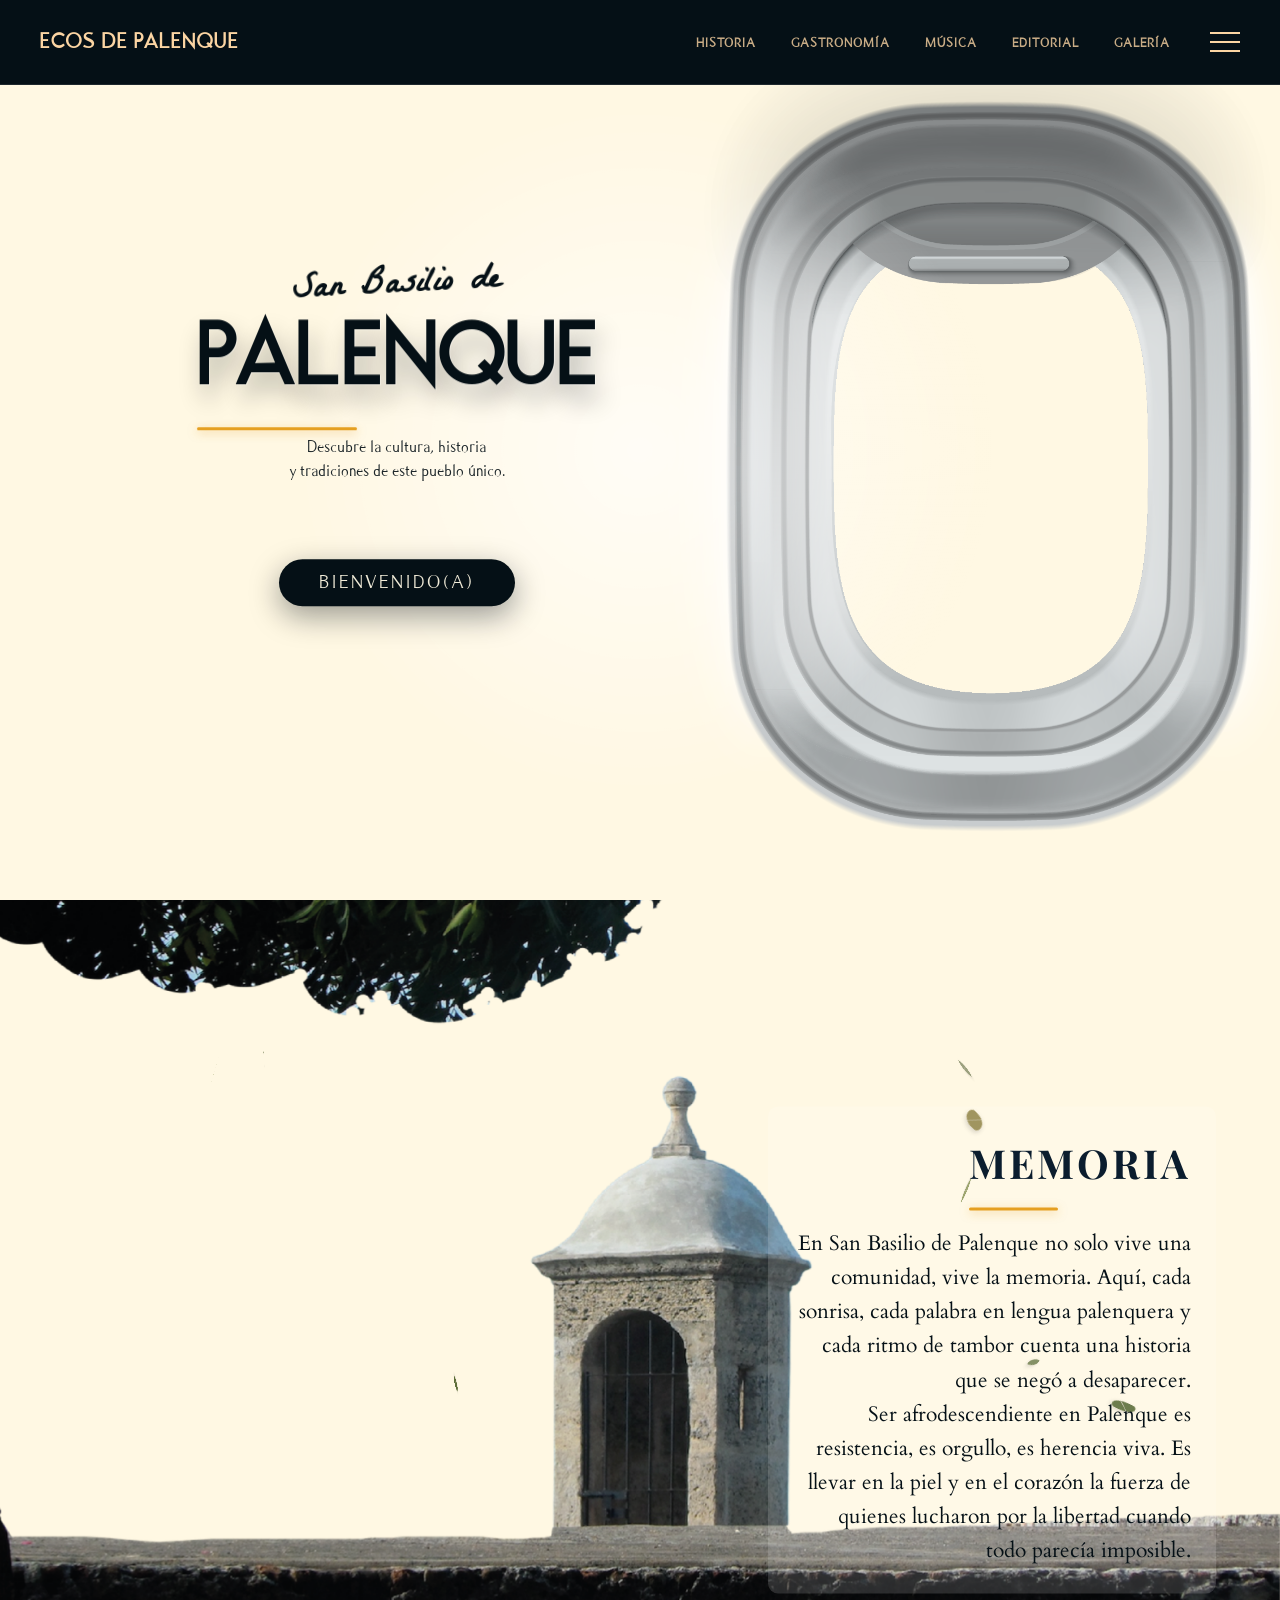
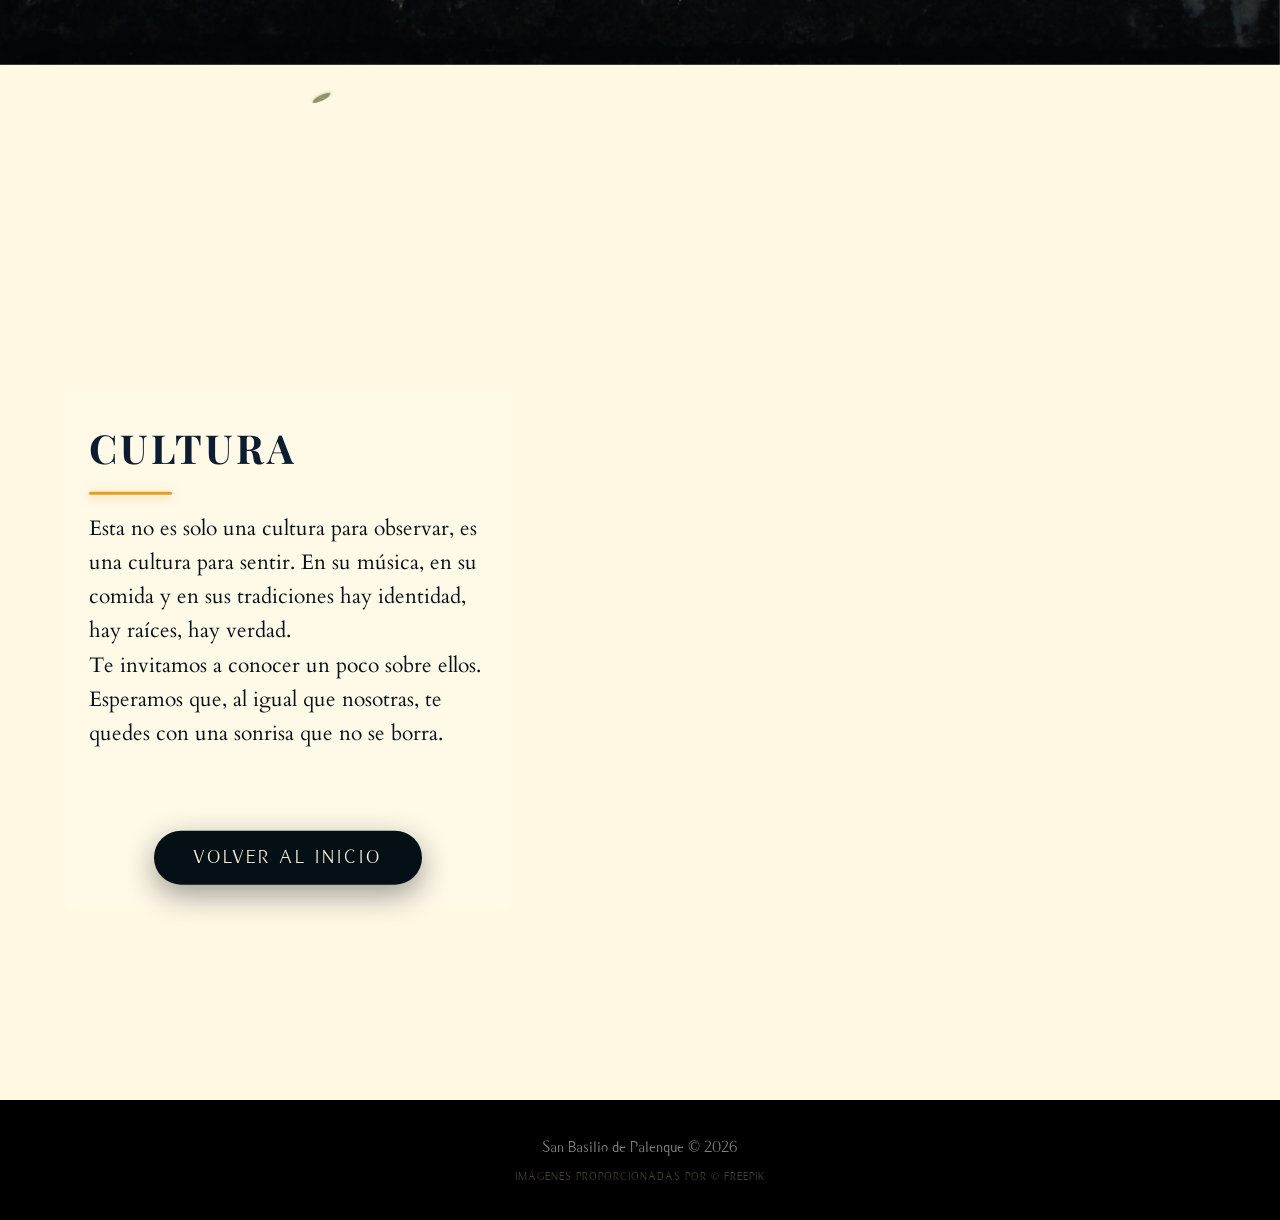
==== commit d58bd0f5: "pagina ecos de palenque" ====
--- a/index.html
+++ b/index.html
@@ -1,4 +1,4 @@
-﻿<!DOCTYPE html>
+<!DOCTYPE html>
 <html lang="es">
 
 <head>
@@ -111,8 +111,9 @@
         </div>
     </section>
 
-    <footer style="height: 100px; background: #000; display: flex; align-items: center; justify-content: center;">
-        <p style="color: #fff; font-family: 'carmelle'; opacity: 0.5;">San Basilio de Palenque &copy; 2026</p>
+    <footer style="height: 120px; background: #000; display: flex; flex-direction: column; align-items: center; justify-content: center; gap: 10px;">
+        <p style="color: #fff; font-family: 'carmelle'; opacity: 0.5; margin: 0;">San Basilio de Palenque &copy; 2026</p>
+        <p style="color: rgba(253, 213, 163, 0.3); font-family: 'caramella'; font-size: 8pt; text-transform: uppercase; letter-spacing: 1px; margin: 0;">Imágenes proporcionadas por &copy; Freepik</p>
     </footer>
 
     <script src="javascript.js"></script>
--- a/styles.css
+++ b/styles.css
@@ -44,7 +44,7 @@
     top: 0;
     left: 0;
     width: 100%;
-    height: 60px; /* Cabecera delgada */
+    height: 85px; /* Cabecera delgada */
     background: #051016; /* Color de la palet: Negro/Azul profundo */
     display: flex;
     justify-content: space-between;
@@ -6244,6 +6244,156 @@
         opacity: 1 !important;
         transform: none !important;
     }
+
+    /* ---- HISTORIA PAGE ---- */
+    .history-triptych-layout,
+    .history-premium-layout {
+        grid-template-columns: 1fr !important;
+        gap: 2rem !important;
+        margin: 2rem 0 !important;
+    }
+
+    .triptych-side {
+        min-height: auto !important;
+    }
+
+    .triptych-side img {
+        height: auto !important;
+        max-height: 300px !important;
+        width: 100% !important;
+        object-fit: contain !important;
+    }
+
+    /* ---- GASTRONOMIA PAGE ---- */
+    .featured-dish-container {
+        grid-template-columns: 1fr !important;
+        gap: 1.5rem !important;
+    }
+
+    .featured-image-box {
+        height: auto !important;
+        min-height: 250px !important;
+    }
+
+    .category-row {
+        grid-template-columns: 1fr !important;
+        gap: 1rem !important;
+        margin-top: 2rem !important;
+    }
+
+    .modal-content {
+        left: 5vw !important;
+        right: 5vw !important;
+        top: 5vh !important;
+        bottom: 5vh !important;
+        padding: 3rem 1.5rem !important;
+    }
+
+    .ingredients-grid {
+        grid-template-columns: 1fr !important;
+        gap: 1.5rem !important;
+    }
+
+    .dishes-bento-grid {
+        grid-template-columns: 1fr !important;
+    }
+
+    .ing-img-box {
+        height: 150px !important;
+    }
+
+    /* ---- MUSICA PAGE ---- */
+    .oraz-songs-grid {
+        grid-template-columns: 1fr !important;
+        gap: 1.5rem !important;
+    }
+
+    .oraz-split-section {
+        grid-template-columns: 1fr !important;
+        gap: 2rem !important;
+    }
+
+    .oraz-footer-top {
+        grid-template-columns: 1fr !important;
+        gap: 2rem !important;
+    }
+
+    .oraz-hero-content {
+        padding-left: 5% !important;
+        padding-right: 5% !important;
+    }
+
+    #main-hero-title {
+        font-size: 4.5rem !important;
+        letter-spacing: 5px !important;
+    }
+
+    .oraz-hero-content span {
+        font-size: 1.8rem !important;
+    }
+
+    /* ---- EDITORIAL PAGE ---- */
+    .bento-publications {
+        grid-template-columns: 1fr !important;
+        grid-template-rows: auto !important;
+        min-height: auto !important;
+    }
+
+    .pub-card-large {
+        grid-column: 1 !important;
+        grid-row: auto !important;
+        flex-direction: column !important;
+    }
+
+    .pub-large-img {
+        padding: 1rem !important;
+        max-height: 250px !important;
+    }
+
+    .pub-large-content {
+        padding: 1.5rem !important;
+    }
+
+    .editorial-order-card {
+        flex-direction: column !important;
+        min-height: auto !important;
+    }
+
+    .editorial-order-img {
+        flex: auto !important;
+        padding: 1.5rem !important;
+    }
+
+    .editorial-order-form {
+        padding: 1.5rem !important;
+    }
+
+    .form-row {
+        flex-direction: column !important;
+        gap: 1rem !important;
+    }
+
+    .editorial-header-redesign h1 {
+        font-size: 2.5rem !important;
+        line-height: 1.2 !important;
+    }
+
+    .mural-card-flat {
+        aspect-ratio: 4 / 5 !important;
+        height: 55vh !important;
+        width: 100% !important;
+    }
+
+    .editorial-order-form,
+    .editorial-order-form form,
+    .editorial-order-form form .form-group,
+    .editorial-order-form form input,
+    .editorial-order-form form select,
+    .editorial-order-form form button {
+        width: 100% !important;
+        max-width: 100% !important;
+        box-sizing: border-box !important;
+    }
 }
 
 /* 3. GALLERY PAGE (galeria.html) - RADIANT WHEEL FIX */
@@ -6289,6 +6439,200 @@
     .wheel-hud-svg { scale: 0.8 !important; opacity: 1 !important; visibility: visible !important; }
 
     .preview-section { width: 100% !important; height: auto !important; padding: 40px 20px !important; border-top: 2px solid #e59f20; align-items: center !important; }
+/* ---- HISTORIA PAGE ---- */
+    .history-triptych-layout,
+    .history-premium-layout {
+        grid-template-columns: 1fr !important;
+        gap: 2rem !important;
+        margin: 2rem 0 !important;
+    }
+
+    .triptych-side {
+        min-height: auto !important;
+    }
+
+    .triptych-side img {
+        height: auto !important;
+        max-height: 300px !important;
+        width: 100% !important;
+        object-fit: contain !important;
+    }
+
+    /* ---- GASTRONOMIA PAGE ---- */
+    .featured-dish-container {
+        grid-template-columns: 1fr !important;
+        gap: 1.5rem !important;
+    }
+
+    .featured-image-box {
+        height: auto !important;
+        min-height: 250px !important;
+    }
+
+    .category-row {
+        grid-template-columns: 1fr !important;
+        gap: 1rem !important;
+        margin-top: 2rem !important;
+    }
+
+    .modal-content {
+        left: 5vw !important;
+        right: 5vw !important;
+        top: 5vh !important;
+        bottom: 5vh !important;
+        padding: 3rem 1.5rem !important;
+    }
+
+    .ingredients-grid {
+        grid-template-columns: 1fr !important;
+        gap: 1.5rem !important;
+    }
+
+    .dishes-bento-grid {
+        grid-template-columns: 1fr !important;
+    }
+
+    .ing-img-box {
+        height: 150px !important;
+    }
+
+    /* ---- MUSICA PAGE ---- */
+    .oraz-songs-grid {
+        grid-template-columns: 1fr !important;
+        gap: 1.5rem !important;
+    }
+
+    .oraz-split-section {
+        grid-template-columns: 1fr !important;
+        gap: 2rem !important;
+    }
+
+    .oraz-footer-top {
+        grid-template-columns: 1fr !important;
+        gap: 2rem !important;
+    }
+
+    .oraz-hero-content {
+        padding-left: 5% !important;
+        padding-right: 5% !important;
+    }
+
+    #main-hero-title {
+        font-size: 4.5rem !important;
+        letter-spacing: 5px !important;
+    }
+
+    .oraz-hero-content span {
+        font-size: 1.8rem !important;
+    }
+
+    /* ---- EDITORIAL PAGE ---- */
+    .bento-publications {
+        grid-template-columns: 1fr !important;
+        grid-template-rows: auto !important;
+        min-height: auto !important;
+    }
+
+    .pub-card-large {
+        grid-column: 1 !important;
+        grid-row: auto !important;
+        flex-direction: column !important;
+    }
+
+    .pub-large-img {
+        padding: 1rem !important;
+        max-height: 250px !important;
+    }
+
+    .pub-large-content {
+        padding: 1.5rem !important;
+    }
+
+    .editorial-order-card {
+        flex-direction: column !important;
+        min-height: auto !important;
+    }
+
+    .editorial-order-img {
+        flex: auto !important;
+        padding: 1.5rem !important;
+    }
+
+    .editorial-order-form {
+        padding: 1.5rem !important;
+    }
+
+    .form-row {
+        flex-direction: column !important;
+        gap: 1rem !important;
+    }
+
+    .editorial-header-redesign h1 {
+        font-size: 2.5rem !important;
+        line-height: 1.2 !important;
+    }
+
+    .mural-card-flat {
+        aspect-ratio: 4 / 5 !important;
+        height: 55vh !important;
+        width: 100% !important;
+    }
+
+    .editorial-order-form,
+    .editorial-order-form form,
+    .editorial-order-form form .form-group,
+    .editorial-order-form form input,
+    .editorial-order-form form select,
+    .editorial-order-form form button {
+        width: 100% !important;
+        max-width: 100% !important;
+        box-sizing: border-box !important;
+    }
+}
+
+/* 3. GALLERY PAGE (galeria.html) - RADIANT WHEEL FIX */
+@media (max-width: 1024px) {
+    .radiant-wrapper { flex-direction: column !important; height: auto !important; overflow-y: auto !important; }
+    .wheel-section { width: 100% !important; height: 60vh !important; min-height: 400px !important; perspective: 1000px; display: flex !important; align-items: center !important; justify-content: center !important; overflow: visible !important; }
+    
+    .radiant-hub {
+        position: absolute !important;
+        left: 50% !important;
+        top: 50% !important;
+        transform: translate(-50%, -50%) !important;
+        width: 300px !important;
+        height: 300px !important;
+        display: flex !important;
+        visibility: visible !important;
+        opacity: 1 !important;
+    }
+
+    #radiantWheel {
+        display: block !important;
+        visibility: visible !important;
+        opacity: 1 !important;
+        position: absolute !important;
+        left: 0 !important;
+        top: 0 !important;
+        width: 0 !important;
+        height: 0 !important;
+        scale: 0.55 !important;
+        z-index: 100 !important;
+    }
+    
+    .radiant-item {
+        opacity: 1 !important;
+        visibility: visible !important;
+        transform: none;
+        width: 260px !important;
+        height: 70px !important;
+        left: 200px !important;
+        transform-origin: -200px center !important;
+    }
+
+    .wheel-hud-svg { scale: 0.8 !important; opacity: 1 !important; visibility: visible !important; }
+
+    .preview-section { width: 100% !important; height: auto !important; padding: 40px 20px !important; border-top: 2px solid #e59f20; align-items: center !important; }
     .radiant-title-container { width: 100% !important; margin-bottom: 30px !important; }
     .radiant-title { font-size: 24pt !important; }
     #photoPreviewImg { max-height: 50vh !important; transform: none !important; margin-bottom: 20px !important; }
@@ -6310,3 +6654,319 @@
     footer p { font-size: 12px; }
     .category-row { grid-template-columns: 1fr !important; gap: 15px !important; }
 }
+
+/* =============================================
+   NUEVA GALERÍA MASONRY E INTERCALADA
+   ============================================= */
+
+/* Fondo oscuro global solo para la galería */
+.gallery-page {
+    background: #051016;
+}
+
+.gallery-masonry-wrapper {
+    position: relative;
+    width: 100vw;
+    height: 100vh;
+    padding-top: 85px; /* Header respect */
+    overflow: hidden;
+    background: #051016; /* Fondo azul oscuro */
+    display: flex;
+    flex-direction: column;
+}
+
+.gallery-header-title {
+    text-align: center;
+    padding: 20px 0;
+    z-index: 100;
+    position: relative;
+    background: linear-gradient(to bottom, rgba(5,16,22,1) 50%, rgba(5,16,22,0));
+}
+
+.gallery-header-title .radiant-title {
+    font-family: 'Playfair Display', serif;
+    font-size: 35pt;
+    color: #fcd5a3;
+    letter-spacing: 5px;
+    margin: 0;
+    text-shadow: 0 5px 15px rgba(0,0,0,0.5);
+}
+
+.gallery-header-title span {
+    font-family: 'belle', cursive;
+    font-size: 25pt;
+    color: #e59f20;
+    display: block;
+    margin-top: -15px;
+}
+
+/* Contenedor Masonry (Rotado y expandido para llenar el contenedor en diagonal) */
+.masonry-container {
+    display: flex;
+    gap: 20px;
+    padding: 0 20px;
+    height: 200vh;
+    width: 150vw;
+    justify-content: center;
+    position: absolute;
+    top: 50%;
+    left: 50%;
+    transform: translate(-50%, -50%) rotate(-15deg);
+    box-sizing: border-box;
+    z-index: 1;
+}
+
+/* Configuración de Columnas */
+.masonry-column {
+    flex: 1;
+    display: flex;
+    flex-direction: column;
+    overflow: hidden;
+    position: relative;
+    border-radius: 15px;
+    max-width: 280px; /* Ajuste para que quepan más en diagonal */
+}
+
+/* Animaciones de Desplazamiento Vertical */
+@keyframes scrollUp {
+    0% { transform: translateY(0); }
+    100% { transform: translateY(-50%); } 
+}
+
+@keyframes scrollDown {
+    0% { transform: translateY(-50%); }
+    100% { transform: translateY(0); }
+}
+
+.masonry-column-inner {
+    display: flex;
+    flex-direction: column;
+    gap: 15px;
+    will-change: transform;
+}
+
+.scroll-up .masonry-column-inner {
+    animation: scrollUp 45s linear infinite;
+}
+
+.scroll-down .masonry-column-inner {
+    animation: scrollDown 45s linear infinite;
+    transform: translateY(-50%);
+}
+
+.masonry-column:hover .masonry-column-inner {
+    animation-play-state: paused;
+}
+
+/* Diferentes velocidades para las columnas */
+.delay-1 { animation-duration: 50s !important; }
+.delay-2 { animation-duration: 40s !important; }
+
+/* Elementos de la Galería */
+.masonry-item {
+    width: 100%;
+    border-radius: 12px;
+    overflow: hidden;
+    cursor: pointer;
+    transition: transform 0.3s ease, box-shadow 0.3s ease;
+    filter: brightness(0.85); /* Un poco más oscuro */
+}
+
+.masonry-item:hover {
+    transform: scale(1.05);
+    filter: brightness(1.1);
+    box-shadow: 0 10px 25px rgba(229, 159, 32, 0.4);
+    z-index: 10;
+}
+
+.masonry-item img {
+    width: 100%;
+    height: auto;
+    display: block;
+    object-fit: cover;
+    border-radius: 12px;
+}
+
+.back-link-gallery {
+    position: absolute !important;
+    bottom: 30px !important;
+    right: 40px !important;
+    left: auto !important;
+    z-index: 2000 !important;
+    text-decoration: none;
+    color: #fcd5a3;
+    font-family: 'caramella', sans-serif;
+    font-size: 12pt;
+    letter-spacing: 2px;
+    transition: color 0.3s;
+}
+
+.back-link-gallery:hover {
+    color: #e59f20;
+}
+
+/* Ajustes Responsive para Galería */
+@media (max-width: 1024px) {
+    .masonry-container { width: 180vw; transform: translate(-50%, -50%) rotate(-10deg); }
+    .masonry-column:nth-child(4) { display: none; }
+}
+
+@media (max-width: 768px) {
+    .masonry-container { width: 220vw; transform: translate(-50%, -50%) rotate(-5deg); }
+    .masonry-column:nth-child(3) { display: none; }
+    .gallery-header-title .radiant-title { font-size: 28pt; }
+    .gallery-header-title span { font-size: 20pt; }
+    .back-link-gallery { right: 20px !important; bottom: 20px !important; font-size: 10pt !important; }
+}
+
+/* =============================================
+   MODAL LIGHTBOX / SLIDESHOW
+   ============================================= */
+.lightbox-overlay {
+    position: fixed;
+    top: 0;
+    left: 0;
+    width: 100vw;
+    height: 100vh;
+    background: rgba(5, 16, 22, 0.96);
+    backdrop-filter: blur(15px);
+    z-index: 4000;
+    display: flex;
+    flex-direction: column;
+    justify-content: center;
+    align-items: center;
+    opacity: 0;
+    visibility: hidden;
+    transition: opacity 0.4s ease, visibility 0.4s ease;
+}
+
+.lightbox-overlay.active {
+    opacity: 1;
+    visibility: visible;
+}
+
+.lightbox-controls {
+    position: absolute;
+    top: 20px;
+    right: 30px;
+    display: flex;
+    gap: 20px;
+    z-index: 4010;
+}
+
+.lightbox-btn {
+    background: transparent;
+    border: none;
+    color: #fcd5a3;
+    font-size: 26pt;
+    cursor: pointer;
+    transition: color 0.3s, transform 0.3s;
+    line-height: 1;
+}
+
+.lightbox-btn:hover {
+    color: #e59f20;
+    transform: scale(1.1);
+}
+
+.lightbox-content {
+    display: flex;
+    align-items: center;
+    justify-content: center;
+    width: 100%;
+    height: 75%;
+    position: relative;
+    padding: 0 50px;
+}
+
+.lightbox-content img {
+    max-width: 90%;
+    max-height: 90%;
+    object-fit: contain;
+    border-radius: 12px;
+    box-shadow: 0 20px 50px rgba(0,0,0,0.6);
+    transition: opacity 0.3s ease;
+    border: 2px solid rgba(253, 213, 163, 0.1);
+}
+
+.lightbox-nav-btn {
+    background: rgba(253, 213, 163, 0.05);
+    color: #fcd5a3;
+    border: none;
+    width: 60px;
+    height: 60px;
+    border-radius: 50%;
+    font-size: 24pt;
+    cursor: pointer;
+    transition: background 0.3s, transform 0.3s;
+    position: absolute;
+    display: flex;
+    align-items: center;
+    justify-content: center;
+    z-index: 4015;
+}
+
+.lightbox-nav-btn:hover {
+    background: rgba(229, 159, 32, 0.4);
+    transform: scale(1.1);
+}
+
+#lightbox-prev { left: 40px; }
+#lightbox-next { right: 40px; }
+
+.lightbox-indicators {
+    position: absolute;
+    bottom: 40px;
+    display: flex;
+    gap: 12px;
+    flex-wrap: wrap;
+    justify-content: center;
+    max-width: 70%;
+}
+
+.lightbox-dot {
+    width: 10px;
+    height: 10px;
+    border-radius: 50%;
+    background: rgba(253, 213, 163, 0.2);
+    cursor: pointer;
+    transition: background 0.3s, transform 0.3s;
+}
+
+.lightbox-dot:hover {
+    background: rgba(253, 213, 163, 0.6);
+}
+
+.lightbox-dot.active {
+    background: #e59f20;
+    transform: scale(1.4);
+}
+
+/* Ajustes Responsive Lightbox */
+@media (max-width: 768px) {
+    #lightbox-prev { left: 10px; width: 45px; height: 45px; font-size: 18pt; }
+    #lightbox-next { right: 10px; width: 45px; height: 45px; font-size: 18pt; }
+    .lightbox-content { padding: 0 10px; height: 65%; }
+    .lightbox-indicators { bottom: 20px; }
+}
+
+.lightbox-credits, .map-attribution {
+    position: absolute;
+    bottom: 10px;
+    left: 20px;
+    font-family: 'caramella', sans-serif;
+    font-size: 9pt;
+    color: rgba(253, 213, 163, 0.4);
+    pointer-events: none;
+    letter-spacing: 1px;
+    text-transform: uppercase;
+}
+
+.map-attribution {
+    position: relative;
+    bottom: 0;
+    left: 0;
+    text-align: right;
+    padding-top: 5px;
+    width: 100%;
+}
